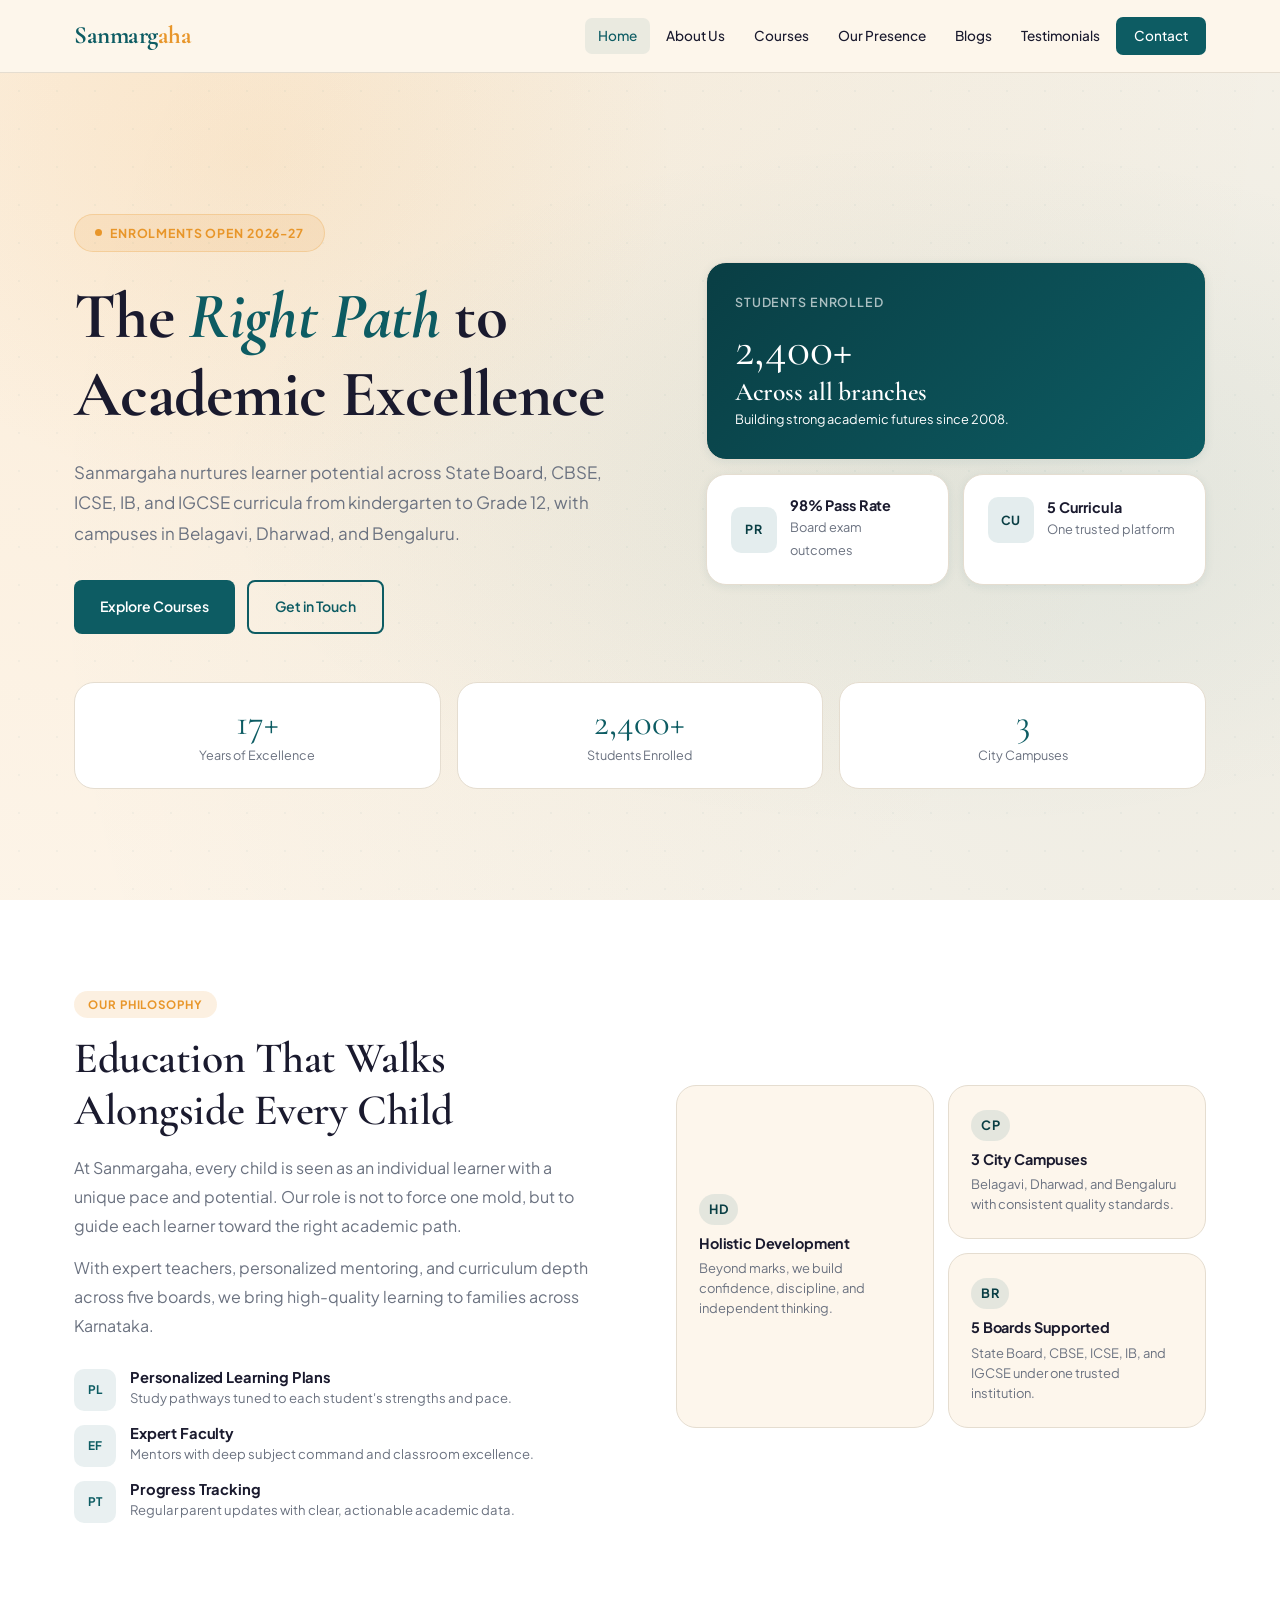
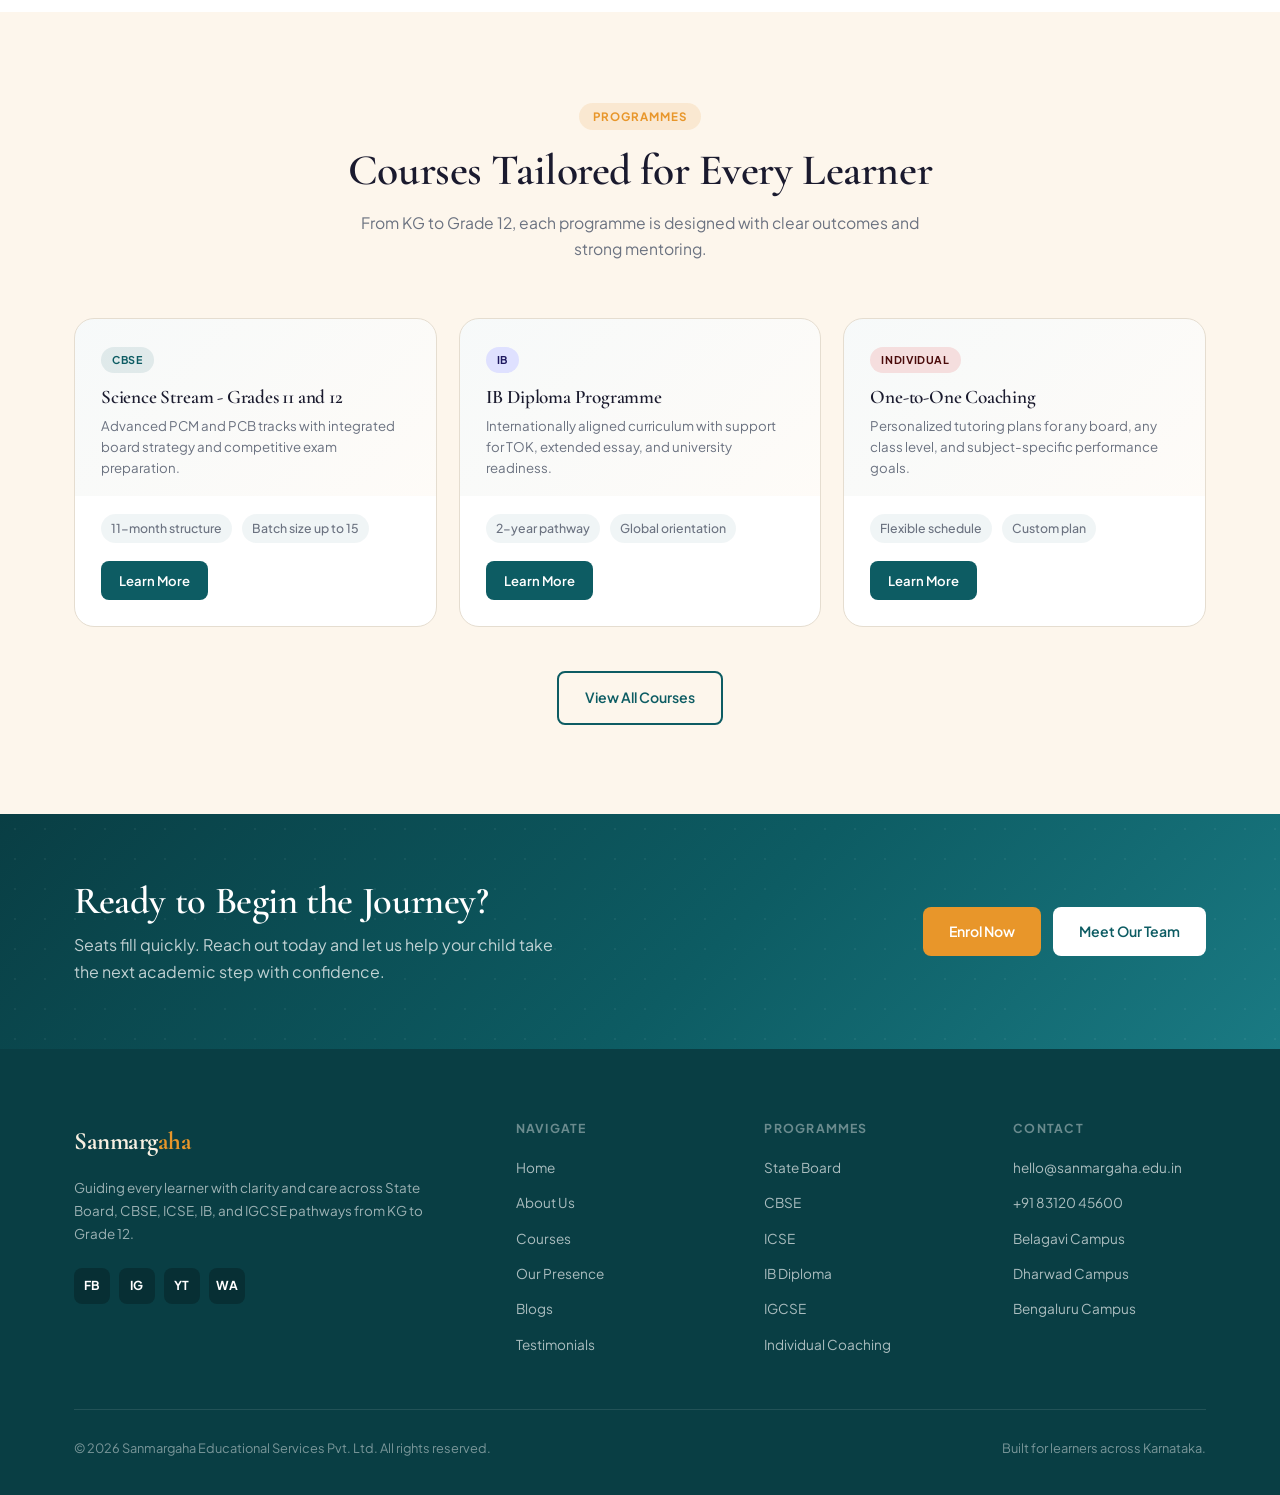
==== index.html @ 51dbf072 "add : sanmargaha files" ====
<!DOCTYPE html>
<html lang="en">
<head>
  <meta charset="UTF-8" />
  <meta name="viewport" content="width=device-width, initial-scale=1.0" />
  <title>Sanmargaha - Guiding Every Step of the Way</title>
  <link rel="preconnect" href="https://fonts.googleapis.com" />
  <link rel="preconnect" href="https://fonts.gstatic.com" crossorigin />
  <link href="https://fonts.googleapis.com/css2?family=Cormorant+Garamond:ital,wght@0,400;0,500;0,600;0,700;1,400;1,600&family=Plus+Jakarta+Sans:wght@300;400;500;600;700&display=swap" rel="stylesheet" />
  <link rel="stylesheet" href="assets/css/styles.css" />
</head>
<body data-page="home">
  <a class="skip-link" href="#main">Skip to content</a>

  <header id="hdr">
    <nav class="container">
      <a class="logo" href="index.html">Sanmarg<span>aha</span></a>
      <ul class="nav-links">
        <li><a href="index.html" data-page="home">Home</a></li>
        <li><a href="about.html" data-page="about">About Us</a></li>
        <li><a href="courses.html" data-page="courses">Courses</a></li>
        <li><a href="presence.html" data-page="presence">Our Presence</a></li>
        <li><a href="blogs.html" data-page="blogs">Blogs</a></li>
        <li><a href="testimonials.html" data-page="testimonials">Testimonials</a></li>
        <li><a class="nav-cta" href="contact.html" data-page="contact">Contact</a></li>
      </ul>
      <button class="ham" id="hamBtn" aria-label="Open navigation menu" aria-expanded="false">
        <span></span><span></span><span></span>
      </button>
    </nav>
  </header>

  <div class="mob-menu" id="mobMenu" aria-label="Mobile menu">
    <ul>
      <li><a href="index.html" data-page="home">Home</a></li>
      <li><a href="about.html" data-page="about">About Us</a></li>
      <li><a href="courses.html" data-page="courses">Courses</a></li>
      <li><a href="presence.html" data-page="presence">Our Presence</a></li>
      <li><a href="blogs.html" data-page="blogs">Blogs</a></li>
      <li><a href="testimonials.html" data-page="testimonials">Testimonials</a></li>
      <li><a href="contact.html" data-page="contact">Contact</a></li>
    </ul>
    <div class="mob-menu-cta">
      <a class="btn btn-p" href="contact.html">Contact Us</a>
      <a class="btn btn-s" href="courses.html">Explore Courses</a>
    </div>
  </div>

  <main id="main" class="page-main">
    <section class="hero">
      <div class="hero-bg"></div>
      <div class="hero-dots"></div>

      <div class="container hero-shell">
        <div class="hero-main">
          <div class="hero-content rv">
            <div class="hero-pill"><span class="dot"></span>Enrolments Open 2026-27</div>
            <h1>The <em>Right Path</em> to Academic Excellence</h1>
            <p>Sanmargaha nurtures learner potential across State Board, CBSE, ICSE, IB, and IGCSE curricula from kindergarten to Grade 12, with campuses in Belagavi, Dharwad, and Bengaluru.</p>

            <div class="hero-btns">
              <a class="btn btn-p" href="courses.html">Explore Courses</a>
              <a class="btn btn-s" href="contact.html">Get in Touch</a>
            </div>
          </div>

          <div class="hero-float rv d2">
            <div class="h-card h-card-big">
              <p class="small">Students Enrolled</p>
              <div class="num" data-count="2400" data-suffix="+">0</div>
              <h3>Across all branches</h3>
              <p>Building strong academic futures since 2008.</p>
            </div>

            <div class="h-card-grid">
              <div class="h-card">
                <div class="h-card-row">
                  <span class="h-card-icon">PR</span>
                  <div>
                    <h4>98% Pass Rate</h4>
                    <p>Board exam outcomes</p>
                  </div>
                </div>
              </div>
              <div class="h-card">
                <div class="h-card-row">
                  <span class="h-card-icon">CU</span>
                  <div>
                    <h4>5 Curricula</h4>
                    <p>One trusted platform</p>
                  </div>
                </div>
              </div>
            </div>
          </div>
        </div>

        <div class="h-stats">
          <div class="h-stat rv">
            <div class="n" data-count="17" data-suffix="+">0</div>
            <div class="l">Years of Excellence</div>
          </div>
          <div class="h-stat rv d1">
            <div class="n" data-count="2400" data-suffix="+">0</div>
            <div class="l">Students Enrolled</div>
          </div>
          <div class="h-stat rv d2">
            <div class="n" data-count="3">0</div>
            <div class="l">City Campuses</div>
          </div>
        </div>
      </div>
    </section>

    <section class="overview sp">
      <div class="container">
        <div class="ov-grid">
          <div class="ov-text rv">
            <div class="tag">Our Philosophy</div>
            <h2>Education That Walks Alongside Every Child</h2>
            <p>At Sanmargaha, every child is seen as an individual learner with a unique pace and potential. Our role is not to force one mold, but to guide each learner toward the right academic path.</p>
            <p>With expert teachers, personalized mentoring, and curriculum depth across five boards, we bring high-quality learning to families across Karnataka.</p>

            <div class="ov-feats">
              <div class="feat">
                <span class="feat-ic">PL</span>
                <div>
                  <h4>Personalized Learning Plans</h4>
                  <p>Study pathways tuned to each student&apos;s strengths and pace.</p>
                </div>
              </div>

              <div class="feat">
                <span class="feat-ic">EF</span>
                <div>
                  <h4>Expert Faculty</h4>
                  <p>Mentors with deep subject command and classroom excellence.</p>
                </div>
              </div>

              <div class="feat">
                <span class="feat-ic">PT</span>
                <div>
                  <h4>Progress Tracking</h4>
                  <p>Regular parent updates with clear, actionable academic data.</p>
                </div>
              </div>
            </div>
          </div>

          <div class="ov-vis rv d2">
            <article class="ov-card tall">
              <div class="ico">HD</div>
              <h4>Holistic Development</h4>
              <p>Beyond marks, we build confidence, discipline, and independent thinking.</p>
            </article>
            <article class="ov-card">
              <div class="ico">CP</div>
              <h4>3 City Campuses</h4>
              <p>Belagavi, Dharwad, and Bengaluru with consistent quality standards.</p>
            </article>
            <article class="ov-card">
              <div class="ico">BR</div>
              <h4>5 Boards Supported</h4>
              <p>State Board, CBSE, ICSE, IB, and IGCSE under one trusted institution.</p>
            </article>
          </div>
        </div>
      </div>
    </section>

    <section class="courses-preview sp">
      <div class="container">
        <div class="sh rv">
          <div class="tag">Programmes</div>
          <h2>Courses Tailored for Every Learner</h2>
          <p>From KG to Grade 12, each programme is designed with clear outcomes and strong mentoring.</p>
        </div>

        <div class="cp-grid">
          <article class="cc rv">
            <div class="cc-top">
              <div class="bdg b-cbse">CBSE</div>
              <h3>Science Stream - Grades 11 and 12</h3>
              <p>Advanced PCM and PCB tracks with integrated board strategy and competitive exam preparation.</p>
            </div>
            <div class="cc-body">
              <div class="cc-meta">
                <span class="cc-mi">11-month structure</span>
                <span class="cc-mi">Batch size up to 15</span>
              </div>
              <a class="btn btn-p btn-sm" href="courses.html">Learn More</a>
            </div>
          </article>

          <article class="cc rv d1">
            <div class="cc-top">
              <div class="bdg b-ib">IB</div>
              <h3>IB Diploma Programme</h3>
              <p>Internationally aligned curriculum with support for TOK, extended essay, and university readiness.</p>
            </div>
            <div class="cc-body">
              <div class="cc-meta">
                <span class="cc-mi">2-year pathway</span>
                <span class="cc-mi">Global orientation</span>
              </div>
              <a class="btn btn-p btn-sm" href="courses.html">Learn More</a>
            </div>
          </article>

          <article class="cc rv d2">
            <div class="cc-top">
              <div class="bdg b-ind">Individual</div>
              <h3>One-to-One Coaching</h3>
              <p>Personalized tutoring plans for any board, any class level, and subject-specific performance goals.</p>
            </div>
            <div class="cc-body">
              <div class="cc-meta">
                <span class="cc-mi">Flexible schedule</span>
                <span class="cc-mi">Custom plan</span>
              </div>
              <a class="btn btn-p btn-sm" href="courses.html">Learn More</a>
            </div>
          </article>
        </div>

        <div style="text-align: center; margin-top: 44px;">
          <a class="btn btn-s" href="courses.html">View All Courses</a>
        </div>
      </div>
    </section>

    <section class="cta-banner sp-sm">
      <div class="container">
        <div class="cta-in">
          <div>
            <h2>Ready to Begin the Journey?</h2>
            <p>Seats fill quickly. Reach out today and let us help your child take the next academic step with confidence.</p>
          </div>
          <div class="cta-acts">
            <a class="btn btn-a" href="contact.html">Enrol Now</a>
            <a class="btn btn-w" href="about.html">Meet Our Team</a>
          </div>
        </div>
      </div>
    </section>
  </main>

  <footer>
    <div class="container">
      <div class="ft-grid">
        <div class="ft-brand">
          <a class="logo" href="index.html">Sanmarg<span>aha</span></a>
          <p>Guiding every learner with clarity and care across State Board, CBSE, ICSE, IB, and IGCSE pathways from KG to Grade 12.</p>
          <div class="ft-socials">
            <a class="soc-btn" href="#" aria-label="Facebook">FB</a>
            <a class="soc-btn" href="#" aria-label="Instagram">IG</a>
            <a class="soc-btn" href="#" aria-label="YouTube">YT</a>
            <a class="soc-btn" href="#" aria-label="WhatsApp">WA</a>
          </div>
        </div>

        <div class="ft-col">
          <h5>Navigate</h5>
          <ul class="ft-links">
            <li><a href="index.html">Home</a></li>
            <li><a href="about.html">About Us</a></li>
            <li><a href="courses.html">Courses</a></li>
            <li><a href="presence.html">Our Presence</a></li>
            <li><a href="blogs.html">Blogs</a></li>
            <li><a href="testimonials.html">Testimonials</a></li>
          </ul>
        </div>

        <div class="ft-col">
          <h5>Programmes</h5>
          <ul class="ft-links">
            <li><a href="courses.html">State Board</a></li>
            <li><a href="courses.html">CBSE</a></li>
            <li><a href="courses.html">ICSE</a></li>
            <li><a href="courses.html">IB Diploma</a></li>
            <li><a href="courses.html">IGCSE</a></li>
            <li><a href="courses.html">Individual Coaching</a></li>
          </ul>
        </div>

        <div class="ft-col">
          <h5>Contact</h5>
          <ul class="ft-links">
            <li><a href="mailto:hello@sanmargaha.edu.in">hello@sanmargaha.edu.in</a></li>
            <li><a href="tel:+918312045600">+91 83120 45600</a></li>
            <li><a href="presence.html">Belagavi Campus</a></li>
            <li><a href="presence.html">Dharwad Campus</a></li>
            <li><a href="presence.html">Bengaluru Campus</a></li>
          </ul>
        </div>
      </div>

      <div class="ft-bottom">
        <p>&copy; <span data-year>2026</span> Sanmargaha Educational Services Pvt. Ltd. All rights reserved.</p>
        <p>Built for learners across Karnataka.</p>
      </div>
    </div>
  </footer>

  <button class="to-top" id="toTop" aria-label="Back to top">^</button>

  <script src="assets/js/main.js"></script>
</body>
</html>
---- assets/css/styles.css ----
:root {
  --teal: #0d5c63;
  --teal-light: #1a7a83;
  --teal-dark: #093e44;
  --saffron: #e8962a;
  --saffron-dark: #c67d1a;
  --cream: #fdf6ec;
  --cream-alt: #f7efe1;
  --white: #ffffff;
  --text: #1a1a2e;
  --muted: #6b7280;
  --light: #9ca3af;
  --border: #e5ddd0;
  --ok: #0f8b5f;
  --shadow-sm: 0 2px 10px rgba(13, 92, 99, 0.08);
  --shadow-md: 0 10px 28px rgba(13, 92, 99, 0.13);
  --shadow-lg: 0 22px 60px rgba(13, 92, 99, 0.17);
  --radius-sm: 8px;
  --radius: 12px;
  --radius-lg: 20px;
  --radius-xl: 28px;
  --ease: all 0.3s cubic-bezier(0.4, 0, 0.2, 1);
}

*,
*::before,
*::after {
  box-sizing: border-box;
  margin: 0;
  padding: 0;
}

html {
  scroll-behavior: smooth;
  font-size: 16px;
}

body {
  font-family: "Plus Jakarta Sans", sans-serif;
  color: var(--text);
  background:
    radial-gradient(circle at 10% 0%, rgba(232, 150, 42, 0.1), transparent 35%),
    radial-gradient(circle at 90% 18%, rgba(13, 92, 99, 0.07), transparent 40%),
    var(--cream);
  line-height: 1.65;
  overflow-x: hidden;
}

h1,
h2,
h3,
h4,
h5,
h6 {
  font-family: "Cormorant Garamond", serif;
  line-height: 1.2;
  letter-spacing: -0.01em;
}

h1 {
  font-size: clamp(2.2rem, 5.1vw, 4.2rem);
  font-weight: 700;
}

h2 {
  font-size: clamp(1.7rem, 3.4vw, 2.8rem);
  font-weight: 600;
}

h3 {
  font-size: clamp(1.1rem, 2vw, 1.6rem);
  font-weight: 600;
}

p {
  color: var(--muted);
}

img {
  display: block;
  max-width: 100%;
}

a {
  color: inherit;
  text-decoration: none;
}

button,
input,
textarea,
select {
  font: inherit;
}

:focus-visible {
  outline: 3px solid rgba(13, 92, 99, 0.38);
  outline-offset: 2px;
}

.skip-link {
  position: absolute;
  left: 12px;
  top: -48px;
  z-index: 2000;
  background: var(--teal-dark);
  color: #fff;
  padding: 10px 14px;
  border-radius: var(--radius-sm);
  font-size: 0.85rem;
  font-weight: 600;
}

.skip-link:focus {
  top: 12px;
}

main {
  min-height: 70vh;
}

.container {
  max-width: 1180px;
  margin: 0 auto;
  padding: 0 24px;
}

.sp {
  padding: clamp(56px, 7vw, 92px) 0;
}

.sp-sm {
  padding: clamp(42px, 5vw, 64px) 0;
}

.tag {
  display: inline-block;
  padding: 4px 14px;
  border-radius: 999px;
  font-size: 0.72rem;
  font-weight: 700;
  letter-spacing: 0.08em;
  text-transform: uppercase;
  background: rgba(232, 150, 42, 0.14);
  color: var(--saffron);
  margin-bottom: 14px;
}

.sh {
  text-align: center;
  margin-bottom: 56px;
}

.sh h2 {
  margin-bottom: 14px;
}

.sh p {
  max-width: 560px;
  margin: 0 auto;
  font-size: 0.98rem;
}

.link-line {
  display: inline-flex;
  align-items: center;
  gap: 8px;
  color: var(--teal);
  font-size: 0.86rem;
  font-weight: 700;
}

.link-line::after {
  content: ">";
  transition: transform 0.2s ease;
}

.link-line:hover::after {
  transform: translateX(4px);
}

.btn {
  display: inline-flex;
  align-items: center;
  justify-content: center;
  gap: 8px;
  border: none;
  border-radius: var(--radius-sm);
  font-size: 0.88rem;
  font-weight: 600;
  padding: 13px 26px;
  cursor: pointer;
  transition: var(--ease);
}

.btn-p {
  background: var(--teal);
  color: #fff;
}

.btn-p:hover {
  transform: translateY(-2px);
  background: var(--teal-dark);
  box-shadow: 0 8px 20px rgba(13, 92, 99, 0.3);
}

.btn-s {
  background: transparent;
  color: var(--teal);
  border: 2px solid var(--teal);
}

.btn-s:hover {
  background: var(--teal);
  color: #fff;
  transform: translateY(-2px);
}

.btn-a {
  background: var(--saffron);
  color: #fff;
}

.btn-a:hover {
  background: var(--saffron-dark);
  transform: translateY(-2px);
  box-shadow: 0 8px 20px rgba(232, 150, 42, 0.32);
}

.btn-w {
  background: #fff;
  color: var(--teal);
}

.btn-w:hover {
  background: #f8f8f8;
  transform: translateY(-2px);
}

.btn-sm {
  padding: 9px 18px;
  font-size: 0.82rem;
}

header {
  position: fixed;
  top: 0;
  left: 0;
  right: 0;
  z-index: 1500;
  background: rgba(253, 246, 236, 0.96);
  border-bottom: 1px solid var(--border);
  backdrop-filter: blur(14px);
  -webkit-backdrop-filter: blur(14px);
  transition: var(--ease);
}

header.sc {
  box-shadow: 0 4px 22px rgba(13, 92, 99, 0.11);
}

nav {
  display: flex;
  align-items: center;
  justify-content: space-between;
  height: 72px;
}

.logo {
  font-family: "Cormorant Garamond", serif;
  font-size: 1.56rem;
  font-weight: 700;
  letter-spacing: -0.02em;
  color: var(--teal);
}

.logo span {
  color: var(--saffron);
}

.nav-links {
  list-style: none;
  display: flex;
  align-items: center;
  gap: 3px;
}

.nav-links a {
  display: block;
  padding: 7px 13px;
  border-radius: 7px;
  color: var(--text);
  font-size: 0.85rem;
  font-weight: 500;
  transition: var(--ease);
}

.nav-links a:hover,
.nav-links a.active {
  background: rgba(13, 92, 99, 0.08);
  color: var(--teal);
}

.nav-cta {
  background: var(--teal);
  color: #fff !important;
  padding: 8px 18px !important;
}

.nav-cta:hover {
  background: var(--teal-dark) !important;
}

.ham {
  display: none;
  flex-direction: column;
  gap: 5px;
  padding: 8px;
  border: none;
  border-radius: 8px;
  background: none;
  cursor: pointer;
}

.ham span {
  display: block;
  width: 24px;
  height: 2px;
  border-radius: 2px;
  background: var(--text);
  transition: var(--ease);
}

.ham.open span:nth-child(1) {
  transform: translateY(7px) rotate(45deg);
}

.ham.open span:nth-child(2) {
  opacity: 0;
}

.ham.open span:nth-child(3) {
  transform: translateY(-7px) rotate(-45deg);
}

.mob-menu {
  position: fixed;
  inset: 72px 0 0 0;
  z-index: 1400;
  background: var(--cream);
  padding: 28px 24px;
  overflow-y: auto;
  transform: translateX(105%);
  transition: transform 0.32s cubic-bezier(0.4, 0, 0.2, 1);
  display: none;
}

.mob-menu.open {
  transform: translateX(0);
}

.mob-menu ul {
  list-style: none;
  display: flex;
  flex-direction: column;
  gap: 2px;
}

.mob-menu ul a {
  display: block;
  padding: 15px 18px;
  border-bottom: 1px solid var(--border);
  border-radius: 10px;
  color: var(--text);
  font-size: 1.02rem;
  font-weight: 500;
}

.mob-menu ul a:hover,
.mob-menu ul a.active {
  background: rgba(13, 92, 99, 0.08);
  color: var(--teal);
}

.mob-menu-cta {
  margin-top: 24px;
  display: flex;
  flex-direction: column;
  gap: 10px;
}

.page-main {
  padding-top: 72px;
}

.hero {
  min-height: calc(100vh - 72px);
  position: relative;
  overflow: hidden;
  display: flex;
  align-items: center;
}

.hero-shell {
  width: 100%;
  position: relative;
  z-index: 2;
}

body[data-page="home"] .hero-shell {
  padding-top: clamp(18px, 3.2vw, 42px);
  padding-bottom: 10px;
}

.hero-main {
  display: grid;
  grid-template-columns: minmax(0, 1fr) minmax(340px, 500px);
  gap: 40px 56px;
  align-items: center;
}

.hero-bg {
  position: absolute;
  inset: 0;
  background:
    radial-gradient(ellipse 80% 60% at 72% 50%, rgba(13, 92, 99, 0.06), transparent 70%),
    radial-gradient(ellipse 55% 70% at 20% 10%, rgba(232, 150, 42, 0.09), transparent 60%);
}

.hero-dots {
  position: absolute;
  inset: 0;
  opacity: 0.7;
  background-image: radial-gradient(circle, rgba(13, 92, 99, 0.055) 1px, transparent 1px);
  background-size: 38px 38px;
}

.hero-content {
  position: relative;
  z-index: 2;
  max-width: 680px;
}

.hero-pill {
  display: inline-flex;
  align-items: center;
  gap: 8px;
  padding: 7px 16px;
  border-radius: 999px;
  border: 1px solid rgba(232, 150, 42, 0.25);
  background: rgba(232, 150, 42, 0.11);
  color: var(--saffron);
  font-size: 0.77rem;
  letter-spacing: 0.07em;
  text-transform: uppercase;
  font-weight: 700;
  margin-bottom: 22px;
}

body[data-page="home"] .hero-pill {
  padding: 8px 20px;
  margin-bottom: 26px;
}

.hero-pill .dot {
  width: 7px;
  height: 7px;
  border-radius: 50%;
  background: var(--saffron);
  animation: blink 1.6s infinite;
}

@keyframes blink {
  0%,
  100% {
    opacity: 1;
  }
  50% {
    opacity: 0.35;
  }
}

.hero h1 {
  color: var(--text);
  margin-bottom: 22px;
}

.hero h1 em {
  color: var(--teal);
}

.hero p {
  max-width: 560px;
  font-size: 1.06rem;
  line-height: 1.8;
  margin-bottom: 32px;
}

.hero-btns {
  display: flex;
  gap: 12px;
  flex-wrap: wrap;
}

.hero-float {
  position: relative;
  width: 100%;
  display: flex;
  flex-direction: column;
  gap: 14px;
}

.h-card {
  background: #fff;
  border-radius: var(--radius);
  border: 1px solid var(--border);
  box-shadow: var(--shadow-md);
  padding: 22px 24px;
  transition: var(--ease);
}

body[data-page="home"] .h-card,
body[data-page="home"] .h-stat,
body[data-page="home"] .ov-card {
  border-radius: var(--radius-lg);
}

body[data-page="home"] .h-card {
  box-shadow: var(--shadow-sm);
}

.h-card:hover {
  transform: translateY(-4px);
  box-shadow: var(--shadow-lg);
}

.h-card-grid {
  display: grid;
  gap: 14px;
  grid-template-columns: 1fr 1fr;
}

.h-card-row {
  display: flex;
  align-items: center;
  gap: 13px;
}

.h-card-icon {
  width: 46px;
  height: 46px;
  border-radius: 10px;
  display: inline-flex;
  align-items: center;
  justify-content: center;
  font-size: 0.78rem;
  font-weight: 700;
  letter-spacing: 0.05em;
  color: var(--teal-dark);
  background: rgba(13, 92, 99, 0.11);
  flex-shrink: 0;
}

.h-card h4 {
  font-family: "Plus Jakarta Sans", sans-serif;
  font-size: 0.9rem;
  margin-bottom: 2px;
}

.h-card p {
  margin: 0;
  font-size: 0.8rem;
}

.h-card-big {
  background: linear-gradient(135deg, var(--teal-dark), var(--teal));
  color: #fff;
  padding: 28px;
}

.h-card-big p,
.h-card-big h3,
.h-card-big h4 {
  color: #fff;
}

.h-card-big .small {
  color: rgba(255, 255, 255, 0.66);
  font-size: 0.78rem;
  text-transform: uppercase;
  letter-spacing: 0.07em;
  font-weight: 600;
}

.h-card-big .num {
  font-family: "Cormorant Garamond", serif;
  font-size: 3rem;
  line-height: 1;
  margin: 12px 0 4px;
}

.h-stats {
  margin-top: 40px;
  display: grid;
  grid-template-columns: repeat(3, 1fr);
  gap: 12px;
}

body[data-page="home"] .h-stats {
  margin-top: 48px;
  gap: 16px;
}

.h-stat {
  background: #fff;
  border: 1px solid var(--border);
  border-radius: var(--radius);
  text-align: center;
  padding: 20px 16px;
  transition: var(--ease);
}

body[data-page="home"] .h-stat {
  padding: 22px 18px;
}

.h-stat:hover {
  transform: translateY(-4px);
  box-shadow: var(--shadow-md);
}

.h-stat .n {
  font-family: "Cormorant Garamond", serif;
  color: var(--teal);
  font-size: 2.3rem;
  line-height: 1;
}

.h-stat .l {
  font-size: 0.79rem;
  color: var(--muted);
  margin-top: 4px;
}

.overview {
  background: #fff;
}

.ov-grid {
  display: grid;
  grid-template-columns: 1fr 1fr;
  gap: 72px;
  align-items: center;
}

.ov-text h2 {
  margin-bottom: 18px;
}

.ov-text p {
  margin-bottom: 14px;
  line-height: 1.8;
}

.ov-feats {
  margin-top: 28px;
  display: flex;
  flex-direction: column;
  gap: 14px;
}

.feat {
  display: flex;
  gap: 14px;
  align-items: flex-start;
}

.feat-ic {
  width: 42px;
  height: 42px;
  border-radius: 10px;
  background: rgba(13, 92, 99, 0.09);
  color: var(--teal);
  display: inline-flex;
  align-items: center;
  justify-content: center;
  font-size: 0.74rem;
  font-weight: 700;
  letter-spacing: 0.04em;
  flex-shrink: 0;
}

.feat h4 {
  font-family: "Plus Jakarta Sans", sans-serif;
  font-size: 0.92rem;
  font-weight: 700;
  margin-bottom: 2px;
}

.feat p {
  margin: 0;
  font-size: 0.82rem;
  line-height: 1.5;
}

.ov-vis {
  display: grid;
  grid-template-columns: 1fr 1fr;
  gap: 14px;
}

.ov-card {
  background: var(--cream);
  border: 1px solid var(--border);
  border-radius: var(--radius);
  padding: 24px 22px;
  transition: var(--ease);
}

.ov-card:hover {
  transform: translateY(-4px);
  box-shadow: var(--shadow-md);
  background: #fff;
}

.ov-card.tall {
  grid-row: span 2;
  display: flex;
  flex-direction: column;
  justify-content: center;
}

.ov-card .ico {
  margin-bottom: 10px;
  font-size: 0.8rem;
  color: var(--teal-dark);
  background: rgba(13, 92, 99, 0.1);
  border-radius: 999px;
  width: max-content;
  padding: 5px 10px;
  font-weight: 700;
  letter-spacing: 0.04em;
}

.ov-card h4 {
  font-family: "Plus Jakarta Sans", sans-serif;
  font-size: 0.9rem;
  font-weight: 700;
  margin-bottom: 6px;
}

.ov-card p {
  margin: 0;
  font-size: 0.81rem;
  line-height: 1.55;
}

.courses-preview {
  background: var(--cream);
}

.cp-grid {
  display: grid;
  grid-template-columns: repeat(3, 1fr);
  gap: 22px;
}

.cc {
  border: 1px solid var(--border);
  border-radius: var(--radius-lg);
  overflow: hidden;
  background: #fff;
  display: flex;
  flex-direction: column;
  transition: var(--ease);
}

.cc:hover {
  transform: translateY(-6px);
  box-shadow: var(--shadow-lg);
}

.cc-top {
  padding: 26px 26px 18px;
  background: linear-gradient(135deg, rgba(13, 92, 99, 0.035), rgba(232, 150, 42, 0.035));
}

.cc-top h3 {
  font-size: 1.2rem;
  margin-bottom: 6px;
}

.cc-top p {
  margin: 0;
  font-size: 0.83rem;
  line-height: 1.6;
}

.cc-body {
  padding: 18px 26px 26px;
  display: flex;
  flex-direction: column;
  flex: 1;
}

.cc-meta {
  display: flex;
  gap: 10px;
  flex-wrap: wrap;
  margin-bottom: 18px;
}

.cc-mi {
  display: inline-flex;
  align-items: center;
  font-size: 0.77rem;
  color: var(--muted);
  font-weight: 500;
  border-radius: 999px;
  background: rgba(13, 92, 99, 0.06);
  padding: 4px 10px;
}

.cc-body .btn {
  margin-top: auto;
  align-self: flex-start;
}

.bdg {
  display: inline-block;
  margin-bottom: 13px;
  border-radius: 999px;
  padding: 4px 11px;
  font-size: 0.67rem;
  font-weight: 700;
  letter-spacing: 0.06em;
  text-transform: uppercase;
}

.b-state {
  background: #f7dfbf;
  color: #4a2a00;
}

.b-cbse {
  background: rgba(13, 92, 99, 0.1);
  color: var(--teal);
}

.b-icse {
  background: #f3dde3;
  color: #2d0a12;
}

.b-ib {
  background: #dfe1ff;
  color: #1d175f;
}

.b-igcse {
  background: #d8efe7;
  color: #053b2f;
}

.b-ind {
  background: #f5dede;
  color: #4a0a0a;
}

.cta-banner {
  position: relative;
  overflow: hidden;
  background: linear-gradient(135deg, var(--teal-dark) 0%, var(--teal) 56%, var(--teal-light) 100%);
}

.cta-banner::before {
  content: "";
  position: absolute;
  inset: 0;
  background-image: radial-gradient(circle, rgba(255, 255, 255, 0.05) 1px, transparent 1px);
  background-size: 30px 30px;
}

.cta-in {
  position: relative;
  display: flex;
  align-items: center;
  justify-content: space-between;
  gap: 36px;
  flex-wrap: wrap;
}

.cta-in h2 {
  color: #fff;
  font-size: clamp(1.7rem, 3vw, 2.4rem);
}

.cta-in p {
  color: rgba(255, 255, 255, 0.74);
  margin: 8px 0 0;
  max-width: 490px;
}

.cta-acts {
  display: flex;
  gap: 12px;
  flex-wrap: wrap;
}

.page-hero {
  text-align: center;
  padding: clamp(84px, 10vw, 136px) 0 56px;
  background: linear-gradient(180deg, rgba(13, 92, 99, 0.05), transparent 100%);
}

.page-hero p {
  max-width: 560px;
  margin: 0 auto;
  font-size: 1.02rem;
}

.ab-hero {
  padding: clamp(88px, 10vw, 140px) 0 70px;
  background: linear-gradient(135deg, rgba(13, 92, 99, 0.04), rgba(232, 150, 42, 0.04));
}

.ab-grid {
  display: grid;
  grid-template-columns: 1fr 1fr;
  gap: 72px;
  align-items: center;
}

.ab-hero h1 {
  margin-bottom: 18px;
}

.ab-hero p {
  font-size: 1.02rem;
  line-height: 1.8;
  margin-bottom: 14px;
}

.ab-vals {
  display: grid;
  grid-template-columns: 1fr 1fr;
  gap: 14px;
}

.val {
  background: #fff;
  border: 1px solid var(--border);
  border-radius: var(--radius);
  padding: 22px;
  text-align: center;
  transition: var(--ease);
}

.val:hover {
  transform: translateY(-4px);
  box-shadow: var(--shadow-md);
}

.val .ico {
  display: inline-flex;
  align-items: center;
  justify-content: center;
  border-radius: 999px;
  background: rgba(13, 92, 99, 0.1);
  color: var(--teal);
  padding: 6px 12px;
  margin-bottom: 8px;
  font-size: 0.73rem;
  font-weight: 700;
  letter-spacing: 0.04em;
}

.val h4 {
  font-family: "Plus Jakarta Sans", sans-serif;
  font-size: 0.88rem;
  margin-bottom: 5px;
}

.val p {
  margin: 0;
  font-size: 0.79rem;
}

.team-sec {
  background: #fff;
}

.team-grid {
  display: grid;
  grid-template-columns: repeat(3, 1fr);
  gap: 22px;
}

.tc {
  background: var(--cream);
  border: 1px solid var(--border);
  border-radius: var(--radius-lg);
  overflow: hidden;
  text-align: center;
  transition: var(--ease);
}

.tc:hover {
  transform: translateY(-6px);
  box-shadow: var(--shadow-lg);
}

.tc-img {
  height: 170px;
  display: flex;
  align-items: center;
  justify-content: center;
  background: linear-gradient(135deg, rgba(13, 92, 99, 0.08), rgba(232, 150, 42, 0.08));
}

.av {
  width: 88px;
  height: 88px;
  border-radius: 999px;
  color: #fff;
  display: inline-flex;
  align-items: center;
  justify-content: center;
  font-family: "Cormorant Garamond", serif;
  font-size: 1.88rem;
  font-weight: 700;
  box-shadow: var(--shadow-md);
}

.av-t {
  background: linear-gradient(135deg, var(--teal), var(--teal-light));
}

.av-s {
  background: linear-gradient(135deg, #8b2635, #b44d5f);
}

.av-n {
  background: linear-gradient(135deg, #1a2f5e, #2e4a8f);
}

.av-p {
  background: linear-gradient(135deg, #5b4fcf, #7c72dc);
}

.av-g {
  background: linear-gradient(135deg, #065f46, #059669);
}

.av-o {
  background: linear-gradient(135deg, #c45a1e, #e8962a);
}

.tc-body {
  padding: 22px;
}

.tc-body h3 {
  font-size: 1.16rem;
  margin-bottom: 3px;
}

.tc-role {
  color: var(--saffron);
  font-size: 0.76rem;
  font-weight: 700;
  letter-spacing: 0.06em;
  text-transform: uppercase;
  margin-bottom: 10px;
}

.tc-body p {
  margin: 0;
  font-size: 0.82rem;
  line-height: 1.6;
}

.fac-sec {
  background: var(--cream);
}

.fac-grid {
  display: grid;
  grid-template-columns: repeat(4, 1fr);
  gap: 18px;
}

.fc {
  background: #fff;
  border: 1px solid var(--border);
  border-radius: var(--radius);
  padding: 22px 18px;
  text-align: center;
  transition: var(--ease);
}

.fc:hover {
  transform: translateY(-4px);
  box-shadow: var(--shadow-md);
}

.fav {
  width: 66px;
  height: 66px;
  border-radius: 999px;
  margin: 0 auto 10px;
  color: #fff;
  display: inline-flex;
  align-items: center;
  justify-content: center;
  font-family: "Cormorant Garamond", serif;
  font-size: 1.3rem;
  font-weight: 700;
}

.fc h4 {
  font-family: "Plus Jakarta Sans", sans-serif;
  font-size: 0.9rem;
  margin-bottom: 3px;
}

.fc .sub {
  color: var(--teal);
  font-size: 0.74rem;
  font-weight: 700;
  text-transform: uppercase;
  letter-spacing: 0.05em;
  margin-bottom: 7px;
}

.fc p {
  font-size: 0.78rem;
}

.fc .exp {
  display: inline-block;
  margin-top: 10px;
  padding: 3px 10px;
  border-radius: 999px;
  color: var(--teal);
  background: rgba(13, 92, 99, 0.07);
  font-size: 0.72rem;
  font-weight: 600;
}

.filter-sec {
  background: #fff;
}

.fbar {
  display: flex;
  align-items: center;
  gap: 10px;
  flex-wrap: wrap;
  border-bottom: 1px solid var(--border);
  padding: 20px 0;
  margin-bottom: 36px;
}

.flabel {
  color: var(--muted);
  font-size: 0.77rem;
  font-weight: 700;
  text-transform: uppercase;
  letter-spacing: 0.08em;
  margin-right: 2px;
}

.fbtn {
  border-radius: 999px;
  border: 1.5px solid var(--border);
  background: transparent;
  color: var(--muted);
  padding: 7px 16px;
  font-size: 0.8rem;
  font-weight: 600;
  cursor: pointer;
  transition: var(--ease);
}

.fbtn:hover,
.fbtn.active {
  color: #fff;
  border-color: var(--teal);
  background: var(--teal);
}

.fdiv {
  width: 1px;
  height: 22px;
  background: var(--border);
  margin: 0 4px;
}

.c-full-grid {
  display: grid;
  grid-template-columns: repeat(3, 1fr);
  gap: 22px;
}

.cfc {
  border-radius: var(--radius-lg);
  border: 1px solid var(--border);
  overflow: hidden;
  background: var(--cream);
  display: flex;
  flex-direction: column;
  transition: var(--ease);
}

.cfc:hover {
  transform: translateY(-6px);
  box-shadow: var(--shadow-lg);
  background: #fff;
}

.cfc.hidden {
  display: none;
}

.cfc-h {
  padding: 26px;
  border-bottom: 1px solid var(--border);
}

.cfc-b {
  padding: 22px 26px 26px;
  display: flex;
  flex-direction: column;
  flex: 1;
}

.cfc-b p {
  font-size: 0.85rem;
  line-height: 1.7;
  margin-bottom: 18px;
}

.c-dets {
  display: flex;
  gap: 10px;
  flex-wrap: wrap;
  margin-bottom: 18px;
}

.c-chip {
  display: inline-flex;
  align-items: center;
  gap: 5px;
  border-radius: 999px;
  padding: 4px 10px;
  font-size: 0.76rem;
  font-weight: 500;
  color: var(--muted);
  background: rgba(13, 92, 99, 0.06);
}

.cfc .btn {
  margin-top: auto;
  align-self: flex-start;
}

.no-results {
  display: none;
  border: 1px dashed var(--border);
  border-radius: var(--radius);
  background: #fff;
  padding: 20px;
  text-align: center;
  color: var(--muted);
  margin-top: 8px;
}

.no-results.show {
  display: block;
}

.ind-card {
  margin-top: 36px;
  border-radius: var(--radius-lg);
  padding: 44px;
  color: #fff;
  display: grid;
  grid-template-columns: 1fr auto;
  align-items: center;
  gap: 36px;
  background: linear-gradient(135deg, var(--teal-dark), var(--teal));
}

.ind-card h3 {
  color: #fff;
  font-size: 1.9rem;
  margin-bottom: 10px;
}

.ind-card p {
  margin: 0;
  color: rgba(255, 255, 255, 0.8);
  line-height: 1.7;
}

.perks {
  margin-top: 18px;
  display: flex;
  gap: 9px;
  flex-wrap: wrap;
}

.pk {
  display: inline-flex;
  align-items: center;
  border: 1px solid rgba(255, 255, 255, 0.26);
  border-radius: 999px;
  padding: 6px 13px;
  color: #fff;
  font-size: 0.78rem;
  background: rgba(0, 0, 0, 0.2);
}

.loc-grid {
  display: grid;
  grid-template-columns: repeat(3, 1fr);
  gap: 26px;
}

.lc {
  border-radius: var(--radius-lg);
  border: 1px solid var(--border);
  overflow: hidden;
  background: #fff;
  transition: var(--ease);
}

.lc:hover {
  transform: translateY(-6px);
  box-shadow: var(--shadow-lg);
}

.lc-img {
  height: 195px;
  position: relative;
  overflow: hidden;
  padding: 0 20px 18px;
  display: flex;
  align-items: flex-end;
}

.lc-img::after {
  content: "";
  position: absolute;
  inset: 0;
  background: linear-gradient(to top, rgba(0, 0, 0, 0.45), transparent 60%);
}

.lc-city {
  position: relative;
  z-index: 1;
  color: #fff;
  font-family: "Cormorant Garamond", serif;
  font-size: 1.8rem;
  text-shadow: 0 2px 8px rgba(0, 0, 0, 0.32);
}

.bg-bel {
  background: linear-gradient(135deg, #1b4332, #2d6a4f);
}

.bg-dha {
  background: linear-gradient(135deg, #7b2d3e, #b44d5f);
}

.bg-blr {
  background: linear-gradient(135deg, #1a2f5e, #2e4a8f);
}

.lc-body {
  padding: 26px;
}

.lc-body h3 {
  font-size: 1.35rem;
  margin-bottom: 4px;
}

.lc-ltag {
  display: block;
  color: var(--saffron);
  font-size: 0.73rem;
  font-weight: 700;
  text-transform: uppercase;
  letter-spacing: 0.06em;
  margin-bottom: 14px;
}

.lc-info {
  display: flex;
  align-items: flex-start;
  gap: 10px;
  margin-bottom: 9px;
  font-size: 0.84rem;
  color: var(--muted);
}

.lc-info svg {
  color: var(--teal);
  margin-top: 2px;
  flex-shrink: 0;
}

.lc-foot {
  border-top: 1px solid var(--border);
  padding: 18px 26px;
  display: flex;
  flex-wrap: wrap;
  gap: 10px;
}

.presence-map {
  background: #fff;
}

.map-layout {
  display: grid;
  grid-template-columns: 1.2fr 0.8fr;
  gap: 28px;
  align-items: start;
}

.ka-map-wrap {
  position: relative;
  background: #fff;
  border: 1px solid var(--border);
  border-radius: var(--radius-xl);
  box-shadow: var(--shadow-md);
  overflow: hidden;
  padding: 20px;
}

#ka-map-svg {
  width: 100%;
  height: auto;
  display: block;
}

.ka-map-loading {
  min-height: 420px;
  color: var(--muted);
  display: flex;
  flex-direction: column;
  align-items: center;
  justify-content: center;
  font-size: 0.9rem;
}

.ka-map-spinner {
  width: 36px;
  height: 36px;
  border: 3px solid var(--border);
  border-top-color: var(--teal);
  border-radius: 50%;
  margin-bottom: 12px;
  animation: spin 0.8s linear infinite;
}

@keyframes spin {
  to {
    transform: rotate(360deg);
  }
}

.ka-district {
  stroke: #fff;
  stroke-width: 1.1;
  cursor: pointer;
  transition: opacity 0.22s ease, stroke-width 0.22s ease, filter 0.22s ease;
}

.ka-district.dimmed {
  opacity: 0.4;
}

.ka-district.active {
  stroke-width: 2.5;
  filter: brightness(1.1) drop-shadow(0 2px 6px rgba(0, 0, 0, 0.14));
}

.ka-bubble-outer {
  fill: rgba(13, 92, 99, 0.14);
  stroke: rgba(13, 92, 99, 0.38);
  stroke-width: 1.4;
  pointer-events: none;
  transition: r 0.3s ease;
}

.ka-bubble-inner {
  fill: rgba(13, 92, 99, 0.2);
  pointer-events: none;
  transition: r 0.3s ease;
}

.ka-bubble-outer.hero-bubble {
  fill: rgba(232, 150, 42, 0.16);
  stroke: rgba(232, 150, 42, 0.5);
}

.ka-bubble-inner.hero-bubble {
  fill: rgba(232, 150, 42, 0.24);
}

.ka-label {
  font-family: "Plus Jakarta Sans", sans-serif;
  font-size: 8px;
  font-weight: 600;
  fill: #3a4a6b;
  text-anchor: middle;
  pointer-events: none;
  paint-order: stroke;
  stroke: #fff;
  stroke-width: 3px;
  stroke-linejoin: round;
  transition: font-weight 0.2s, fill 0.2s;
}

.ka-label.active {
  font-weight: 800;
  fill: var(--text);
}

.ka-map-tooltip {
  position: absolute;
  background: #1b2a4a;
  color: #fff;
  border-radius: var(--radius);
  padding: 10px 14px;
  font-size: 0.8rem;
  line-height: 1.4;
  opacity: 0;
  pointer-events: none;
  transform: translate(-50%, -100%) translateY(-12px);
  transition: opacity 0.2s ease;
  z-index: 20;
  box-shadow: 0 6px 20px rgba(0, 0, 0, 0.25);
  white-space: nowrap;
}

.ka-map-tooltip.visible {
  opacity: 1;
}

.ka-map-tooltip::after {
  content: "";
  position: absolute;
  top: 100%;
  left: 50%;
  margin-left: -6px;
  border: 6px solid transparent;
  border-top-color: #1b2a4a;
}

.ka-map-tooltip .tt-name {
  font-family: "Cormorant Garamond", serif;
  font-size: 1rem;
  color: #fff;
  margin-bottom: 1px;
}

.ka-map-tooltip .tt-num {
  font-family: "Cormorant Garamond", serif;
  font-size: 1.2rem;
  color: #f5b250;
  font-weight: 700;
}

.ka-map-tooltip .tt-sub,
.ka-map-tooltip .tt-schools {
  font-size: 0.68rem;
  opacity: 0.78;
}

.map-legend {
  position: absolute;
  top: 16px;
  right: 16px;
  z-index: 6;
  border-radius: var(--radius);
  background: rgba(255, 255, 255, 0.96);
  padding: 10px 12px;
  box-shadow: 0 2px 10px rgba(0, 0, 0, 0.06);
}

.map-legend-item {
  display: flex;
  align-items: center;
  gap: 6px;
  font-size: 0.64rem;
  color: var(--muted);
  margin-bottom: 3px;
}

.map-legend-item:last-child {
  margin-bottom: 0;
}

.map-legend-dot {
  width: 9px;
  height: 9px;
  border-radius: 2px;
  border: 1px solid rgba(0, 0, 0, 0.08);
}

.map-stats {
  display: grid;
  gap: 12px;
}

.map-stat-card {
  min-height: 100px;
  border: 1px solid var(--border);
  border-radius: var(--radius-lg);
  background: #fff;
  text-align: center;
  padding: 22px 18px;
  display: flex;
  flex-direction: column;
  align-items: center;
  justify-content: center;
  transition: var(--ease);
}

.map-stat-card:hover {
  transform: translateY(-3px);
  box-shadow: var(--shadow-md);
}

.map-stat-card.hero {
  color: #fff;
  background: linear-gradient(135deg, var(--teal), var(--teal-dark));
  border-color: var(--teal);
}

.map-stat-num {
  font-family: "Cormorant Garamond", serif;
  font-size: 2rem;
  line-height: 1;
  margin-bottom: 4px;
  color: var(--teal);
}

.map-stat-card.hero .map-stat-num {
  color: #fff;
  font-size: 2.3rem;
}

.map-stat-label {
  font-size: 0.78rem;
  color: var(--muted);
}

.map-stat-card.hero .map-stat-label {
  color: rgba(255, 255, 255, 0.75);
}

.top-dist-wrap {
  margin-top: 30px;
}

.top-dist-wrap h3 {
  text-align: center;
  margin-bottom: 14px;
  font-size: 1.08rem;
}

.top-dist-grid {
  display: grid;
  gap: 10px;
  grid-template-columns: repeat(auto-fill, minmax(180px, 1fr));
}

.top-dist-card {
  background: #fff;
  border: 1px solid var(--border);
  border-radius: var(--radius);
  text-align: center;
  padding: 12px;
}

.top-dist-card strong {
  color: var(--teal);
  font-size: 1.06rem;
  font-family: "Cormorant Garamond", serif;
}

.top-dist-card small {
  display: block;
  color: var(--muted);
  margin-top: 2px;
}

.bl-grid {
  display: grid;
  grid-template-columns: repeat(3, 1fr);
  gap: 26px;
}

.blc {
  border: 1px solid var(--border);
  border-radius: var(--radius-lg);
  overflow: hidden;
  background: #fff;
  display: flex;
  flex-direction: column;
  transition: var(--ease);
}

.blc:hover {
  transform: translateY(-6px);
  box-shadow: var(--shadow-lg);
}

.blc-img {
  height: 175px;
  position: relative;
  overflow: hidden;
}

.blc-img::before {
  content: "";
  position: absolute;
  width: 160px;
  height: 160px;
  border-radius: 24px;
  top: 18px;
  right: -38px;
  transform: rotate(28deg);
  background: rgba(255, 255, 255, 0.22);
}

.blc-img::after {
  content: "";
  position: absolute;
  width: 110px;
  height: 110px;
  border-radius: 18px;
  bottom: -20px;
  left: 16px;
  transform: rotate(-24deg);
  background: rgba(255, 255, 255, 0.16);
}

.bg-b1 {
  background: linear-gradient(135deg, rgba(13, 92, 99, 0.88), rgba(232, 150, 42, 0.88));
}

.bg-b2 {
  background: linear-gradient(135deg, rgba(79, 70, 229, 0.9), rgba(139, 38, 53, 0.82));
}

.bg-b3 {
  background: linear-gradient(135deg, rgba(5, 150, 105, 0.9), rgba(13, 92, 99, 0.8));
}

.bg-b4 {
  background: linear-gradient(135deg, rgba(232, 150, 42, 0.9), rgba(220, 38, 38, 0.74));
}

.blc-body {
  padding: 26px;
  display: flex;
  flex-direction: column;
  flex: 1;
}

.bl-meta {
  display: flex;
  gap: 8px;
  flex-wrap: wrap;
  margin-bottom: 14px;
}

.bl-meta span {
  border-radius: 999px;
  background: rgba(13, 92, 99, 0.08);
  color: var(--muted);
  padding: 3px 8px;
  font-size: 0.72rem;
  font-weight: 500;
}

.blc-body h3 {
  font-size: 1.15rem;
  line-height: 1.38;
  margin-bottom: 9px;
}

.blc-body p {
  font-size: 0.84rem;
  line-height: 1.7;
  margin-bottom: 18px;
}

.read-more {
  margin-top: auto;
  display: inline-flex;
  gap: 6px;
  align-items: center;
  color: var(--teal);
  font-size: 0.83rem;
  font-weight: 700;
}

.read-more::after {
  content: ">";
  transition: transform 0.2s ease;
}

.read-more:hover::after {
  transform: translateX(4px);
}

.tes-page {
  padding-top: 140px;
}

.tes-intro {
  text-align: center;
  padding-bottom: 56px;
}

.tes-grid {
  display: grid;
  grid-template-columns: repeat(3, 1fr);
  gap: 22px;
  margin-bottom: 56px;
}

.tmc {
  position: relative;
  background: #fff;
  border: 1px solid var(--border);
  border-radius: var(--radius-lg);
  padding: 28px;
  display: flex;
  flex-direction: column;
  transition: var(--ease);
  min-height: 330px;
}

.tmc:hover {
  transform: translateY(-4px);
  box-shadow: var(--shadow-md);
}

.tmc::before {
  content: "\201C";
  position: absolute;
  top: 16px;
  left: 22px;
  font-family: "Cormorant Garamond", serif;
  font-size: 4.4rem;
  color: rgba(13, 92, 99, 0.1);
  line-height: 1;
}

.tstars {
  color: var(--saffron);
  font-size: 0.82rem;
  font-weight: 600;
  letter-spacing: 1px;
  line-height: 1;
  margin-bottom: 14px;
}

.t-text {
  font-size: 0.9rem;
  color: var(--text);
  line-height: 1.78;
  margin-bottom: 22px;
  flex: 1;
  position: relative;
  z-index: 1;
}

.t-author {
  display: flex;
  align-items: center;
  gap: 13px;
}

.t-photo-wrap {
  width: 50px;
  height: 50px;
  border-radius: 50%;
  overflow: hidden;
  border: 2px solid rgba(13, 92, 99, 0.18);
  flex-shrink: 0;
  background: #d7e9eb;
}

.t-photo {
  width: 100%;
  height: 100%;
  object-fit: cover;
}

.t-info h5 {
  font-family: "Plus Jakarta Sans", sans-serif;
  font-size: 0.88rem;
  margin-bottom: 1px;
}

.t-info span {
  font-size: 0.76rem;
  color: var(--muted);
}

.tes-banner {
  margin-bottom: 80px;
  text-align: center;
  border-radius: var(--radius-lg);
  padding: 48px;
  background: linear-gradient(135deg, var(--teal-dark), var(--teal));
}

.tes-banner h2 {
  color: #fff;
  margin-bottom: 12px;
}

.tes-banner p {
  color: rgba(255, 255, 255, 0.74);
  margin-bottom: 28px;
}

.con-page {
  padding: 140px 0 90px;
}

.con-grid {
  display: grid;
  grid-template-columns: 1fr 1.5fr;
  gap: 72px;
  align-items: start;
}

.con-info h2 {
  margin-bottom: 14px;
}

.con-info > p {
  font-size: 0.98rem;
  line-height: 1.8;
  margin-bottom: 36px;
}

.c-det {
  display: flex;
  align-items: flex-start;
  gap: 15px;
  margin-bottom: 22px;
}

.c-det-ic {
  width: 46px;
  height: 46px;
  border-radius: 11px;
  background: rgba(13, 92, 99, 0.08);
  color: var(--teal);
  display: inline-flex;
  align-items: center;
  justify-content: center;
  flex-shrink: 0;
}

.c-det h4 {
  font-family: "Plus Jakarta Sans", sans-serif;
  color: var(--muted);
  text-transform: uppercase;
  letter-spacing: 0.06em;
  font-size: 0.8rem;
  margin-bottom: 3px;
}

.c-det p {
  color: var(--text);
  font-size: 0.93rem;
}

.c-form-wrap {
  background: #fff;
  border: 1px solid var(--border);
  border-radius: var(--radius-lg);
  box-shadow: var(--shadow-sm);
  padding: 44px;
}

.c-form-wrap h3 {
  margin-bottom: 6px;
}

.c-form-wrap > p {
  margin-bottom: 28px;
}

.f-row {
  display: grid;
  grid-template-columns: 1fr 1fr;
  gap: 14px;
}

.fg {
  margin-bottom: 18px;
}

.fg label {
  display: block;
  font-size: 0.8rem;
  text-transform: uppercase;
  letter-spacing: 0.06em;
  font-weight: 700;
  margin-bottom: 7px;
}

.fc-inp {
  width: 100%;
  border-radius: var(--radius-sm);
  border: 1.5px solid var(--border);
  background: var(--cream);
  color: var(--text);
  padding: 13px 15px;
  font-size: 0.93rem;
  outline: none;
  transition: var(--ease);
  -webkit-appearance: none;
  appearance: none;
}

.fc-inp::placeholder {
  color: var(--light);
}

.fc-inp:focus {
  border-color: var(--teal);
  background: #fff;
  box-shadow: 0 0 0 3px rgba(13, 92, 99, 0.09);
}

textarea.fc-inp {
  resize: vertical;
  min-height: 118px;
}

.form-ok {
  display: none;
  text-align: center;
  padding: 44px 28px;
}

.form-ok.vis {
  display: block;
}

.ok-ic {
  width: 68px;
  height: 68px;
  border-radius: 50%;
  background: rgba(15, 139, 95, 0.12);
  color: var(--ok);
  margin: 0 auto 18px;
  display: inline-flex;
  align-items: center;
  justify-content: center;
  font-size: 1.7rem;
  font-weight: 700;
}

.form-ok h3 {
  color: var(--teal);
  margin-bottom: 10px;
}

.form-ok p {
  font-size: 0.93rem;
}

footer {
  background: var(--teal-dark);
  color: #fff;
  padding: 72px 0 36px;
}

.ft-grid {
  display: grid;
  grid-template-columns: 2fr 1fr 1fr 1fr;
  gap: 56px;
  padding-bottom: 52px;
  border-bottom: 1px solid rgba(255, 255, 255, 0.1);
}

.ft-brand .logo {
  display: inline-block;
  margin-bottom: 14px;
  color: var(--cream-alt);
}

.ft-brand p {
  color: rgba(255, 255, 255, 0.6);
  font-size: 0.84rem;
  line-height: 1.72;
  margin-bottom: 22px;
}

.ft-socials {
  display: flex;
  gap: 9px;
}

.soc-btn {
  width: 36px;
  height: 36px;
  border: none;
  border-radius: 8px;
  display: inline-flex;
  align-items: center;
  justify-content: center;
  background: rgba(0, 0, 0, 0.24);
  color: #ffffff;
  font-size: 0.77rem;
  font-weight: 700;
  letter-spacing: 0.03em;
  transition: var(--ease);
}

.soc-btn:hover {
  background: var(--saffron);
  color: #fff;
}

.ft-col h5 {
  font-family: "Plus Jakarta Sans", sans-serif;
  font-size: 0.77rem;
  letter-spacing: 0.1em;
  font-weight: 700;
  text-transform: uppercase;
  color: rgba(255, 255, 255, 0.4);
  margin-bottom: 18px;
}

.ft-links {
  list-style: none;
  display: flex;
  flex-direction: column;
  gap: 9px;
}

.ft-links a {
  font-size: 0.85rem;
  color: rgba(255, 255, 255, 0.66);
  transition: var(--ease);
}

.ft-links a:hover {
  color: var(--saffron);
}

.ft-bottom {
  padding-top: 28px;
  display: flex;
  align-items: center;
  justify-content: space-between;
  flex-wrap: wrap;
  gap: 14px;
}

.ft-bottom p {
  margin: 0;
  font-size: 0.8rem;
  color: rgba(255, 255, 255, 0.46);
}

.to-top {
  position: fixed;
  right: 18px;
  bottom: 20px;
  width: 42px;
  height: 42px;
  border: none;
  border-radius: 50%;
  background: var(--teal);
  color: #fff;
  font-size: 1rem;
  box-shadow: var(--shadow-md);
  cursor: pointer;
  opacity: 0;
  pointer-events: none;
  transform: translateY(10px);
  transition: var(--ease);
  z-index: 1300;
}

.to-top.show {
  opacity: 1;
  pointer-events: auto;
  transform: translateY(0);
}

.rv {
  opacity: 0;
  transform: translateY(28px);
  transition: opacity 0.6s ease, transform 0.6s ease;
}

.rv.vis {
  opacity: 1;
  transform: translateY(0);
}

.d1 {
  transition-delay: 0.08s;
}

.d2 {
  transition-delay: 0.17s;
}

.d3 {
  transition-delay: 0.26s;
}

.d4 {
  transition-delay: 0.35s;
}

.d5 {
  transition-delay: 0.44s;
}

@media (max-width: 1120px) {
  .hero-main {
    grid-template-columns: 1fr;
  }

  .hero-float {
    display: none;
  }

  .ov-grid {
    grid-template-columns: 1fr;
    gap: 48px;
  }

  .ab-grid {
    grid-template-columns: 1fr;
    gap: 44px;
  }

  .cp-grid,
  .team-grid,
  .loc-grid,
  .bl-grid,
  .tes-grid,
  .c-full-grid {
    grid-template-columns: repeat(2, 1fr);
  }

  .fac-grid {
    grid-template-columns: repeat(2, 1fr);
  }

  .con-grid {
    grid-template-columns: 1fr;
    gap: 44px;
  }

  .ind-card {
    grid-template-columns: 1fr;
  }

  .ft-grid {
    grid-template-columns: 1fr 1fr;
    gap: 40px;
  }

  .map-layout {
    grid-template-columns: 1fr;
  }

  .map-stats {
    grid-template-columns: repeat(4, 1fr);
  }
}

@media (max-width: 860px) {
  .nav-links {
    display: none;
  }

  .ham {
    display: flex;
  }

  .mob-menu {
    display: block;
  }

  .h-stats {
    grid-template-columns: 1fr 1fr;
  }

  .h-stats .h-stat:last-child {
    grid-column: span 2;
  }

  .cp-grid,
  .team-grid,
  .loc-grid,
  .bl-grid,
  .tes-grid,
  .c-full-grid {
    grid-template-columns: 1fr;
  }

  .fac-grid {
    grid-template-columns: repeat(2, 1fr);
  }

  .ft-grid {
    grid-template-columns: 1fr;
    gap: 28px;
  }

  .cta-in {
    flex-direction: column;
    align-items: flex-start;
  }

  .c-form-wrap {
    padding: 28px 20px;
  }

  .f-row {
    grid-template-columns: 1fr;
  }

  .hero-btns {
    flex-direction: column;
    align-items: stretch;
  }

  .hero-btns .btn {
    width: 100%;
  }

  .ab-vals {
    grid-template-columns: 1fr 1fr;
  }

  .tes-banner {
    padding: 32px 24px;
  }

  .map-legend {
    display: none;
  }

  .map-stats {
    grid-template-columns: repeat(2, 1fr);
  }
}

@media (max-width: 520px) {
  .container {
    padding: 0 16px;
  }

  .fac-grid,
  .ab-vals,
  .h-stats,
  .c-full-grid {
    grid-template-columns: 1fr;
  }

  .h-stats .h-stat:last-child {
    grid-column: auto;
  }

  .ind-card {
    padding: 28px 22px;
  }

  .fbar {
    gap: 8px;
  }

  .fdiv {
    display: none;
  }

  .map-stats {
    grid-template-columns: 1fr 1fr;
  }

  .map-stat-card {
    min-height: 82px;
    padding: 14px 8px;
  }

  .map-stat-num {
    font-size: 1.36rem;
  }

  .map-stat-card.hero .map-stat-num {
    font-size: 1.58rem;
  }

  .map-stat-label {
    font-size: 0.7rem;
  }
}

@media (prefers-reduced-motion: reduce) {
  *,
  *::before,
  *::after {
    animation: none !important;
    transition: none !important;
    scroll-behavior: auto !important;
  }

  .rv {
    opacity: 1;
    transform: none;
  }
}
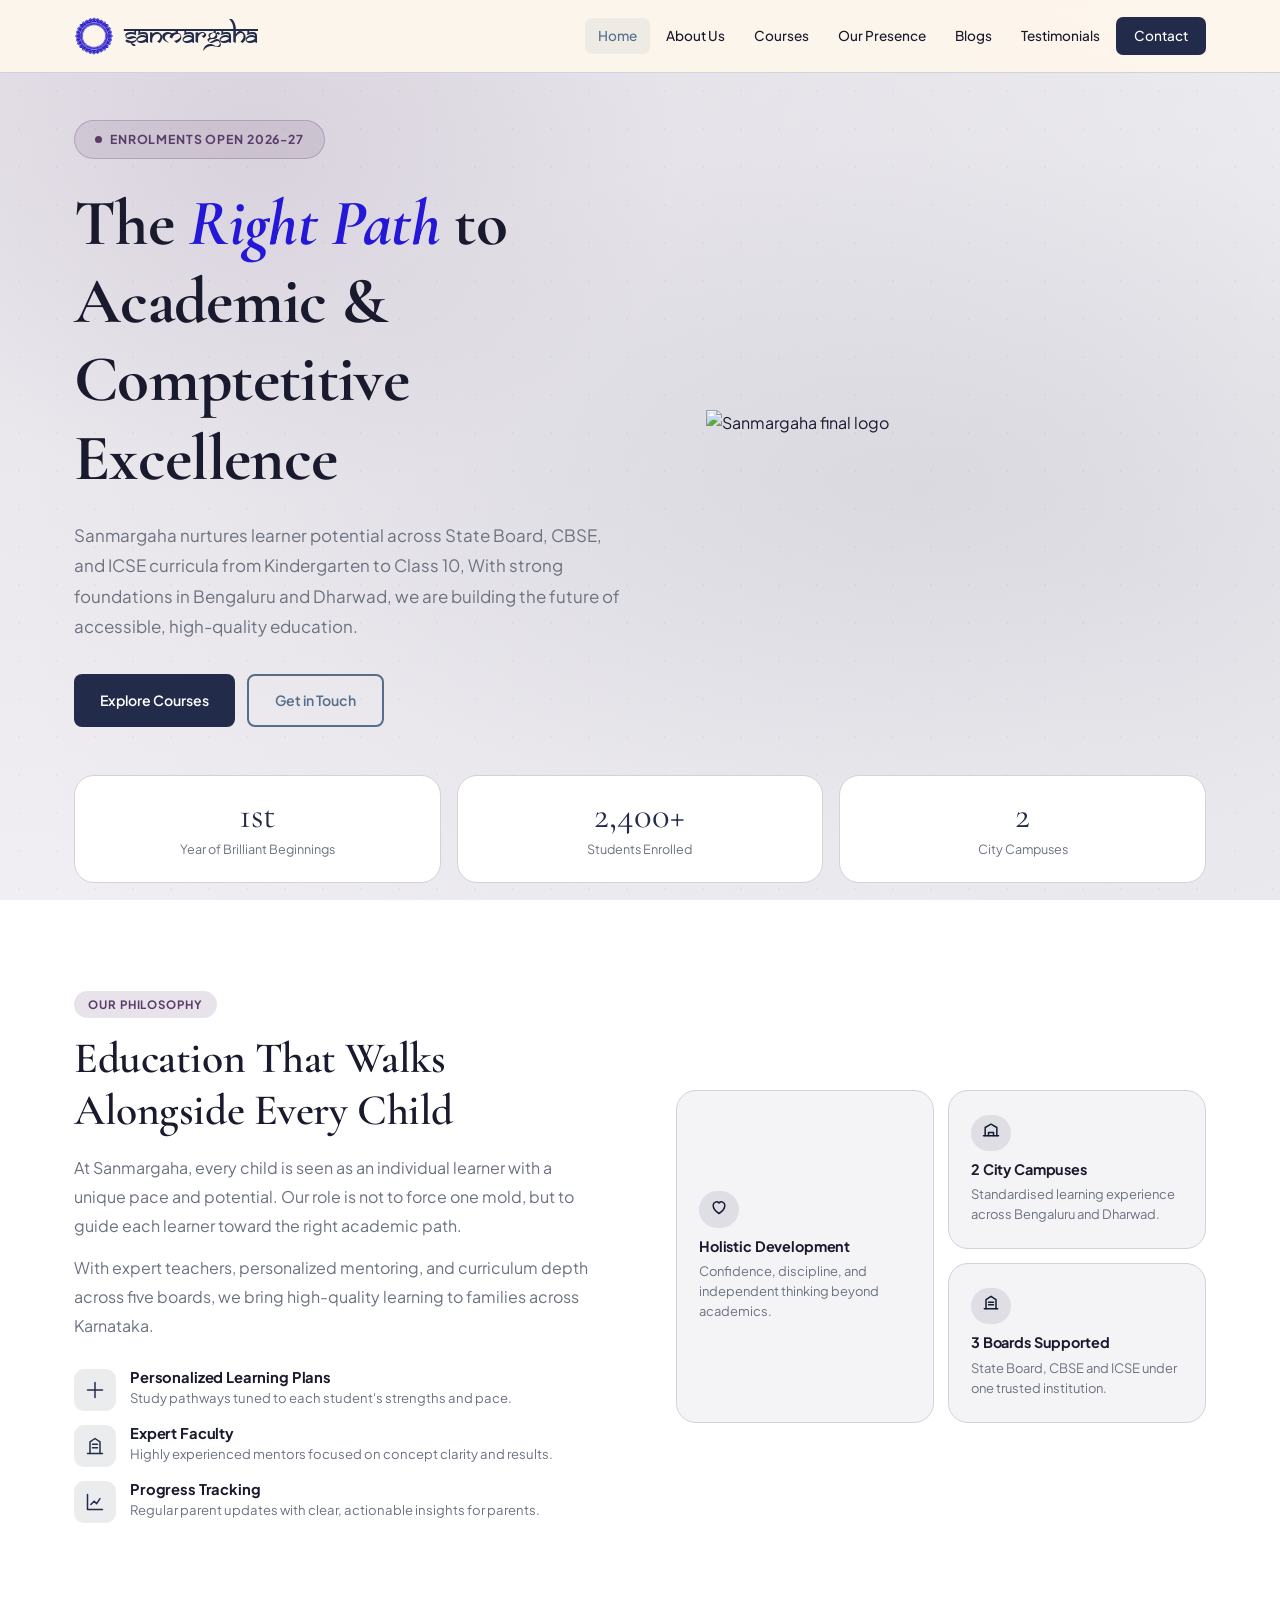
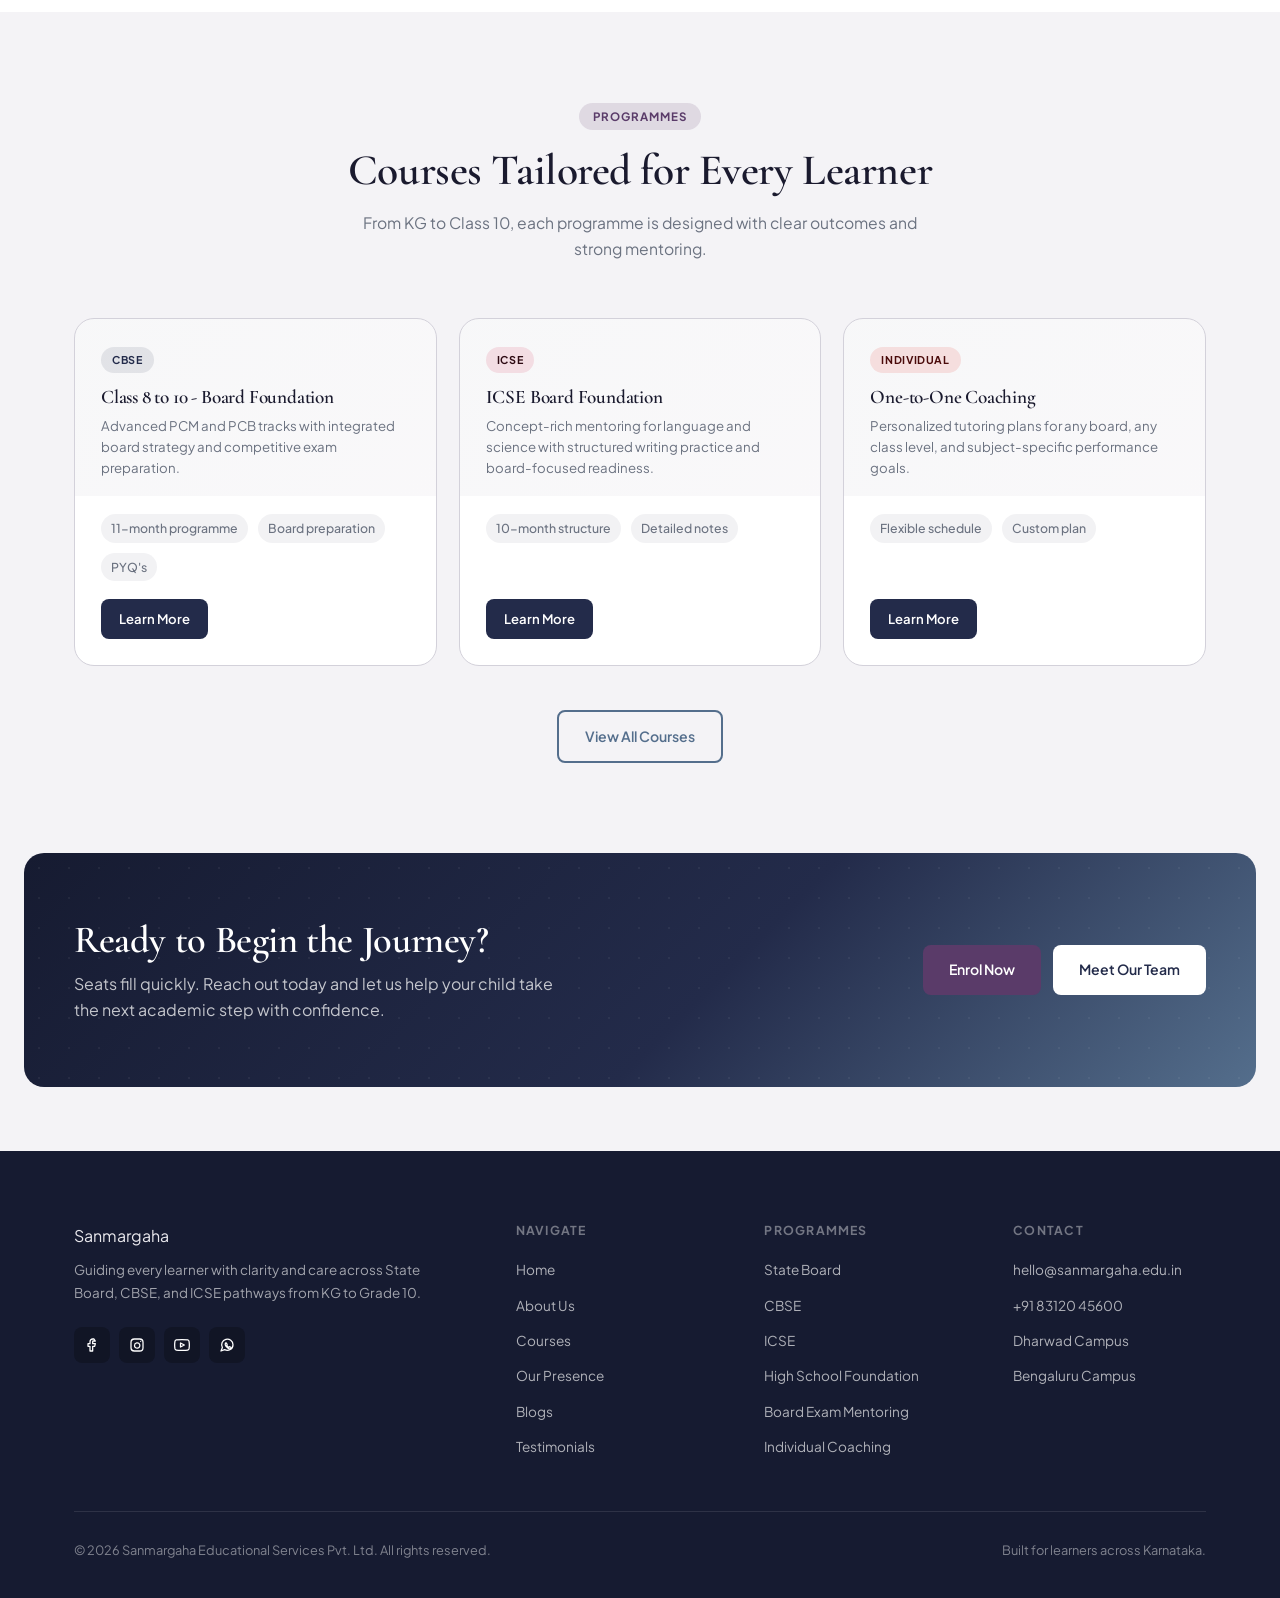
==== commit 02e4f537: "add: Rebranding with new color scheme and Logo" ====
--- a/index.html
+++ b/index.html
@@ -1,4 +1,4 @@
-<!DOCTYPE html>
+﻿<!DOCTYPE html>
 <html lang="en">
 <head>
   <meta charset="UTF-8" />
@@ -12,41 +12,9 @@
 <body data-page="home">
   <a class="skip-link" href="#main">Skip to content</a>
 
-  <header id="hdr">
-    <nav class="container">
-      <a class="logo" href="index.html">Sanmarg<span>aha</span></a>
-      <ul class="nav-links">
-        <li><a href="index.html" data-page="home">Home</a></li>
-        <li><a href="about.html" data-page="about">About Us</a></li>
-        <li><a href="courses.html" data-page="courses">Courses</a></li>
-        <li><a href="presence.html" data-page="presence">Our Presence</a></li>
-        <li><a href="blogs.html" data-page="blogs">Blogs</a></li>
-        <li><a href="testimonials.html" data-page="testimonials">Testimonials</a></li>
-        <li><a class="nav-cta" href="contact.html" data-page="contact">Contact</a></li>
-      </ul>
-      <button class="ham" id="hamBtn" aria-label="Open navigation menu" aria-expanded="false">
-        <span></span><span></span><span></span>
-      </button>
-    </nav>
-  </header>
-
-  <div class="mob-menu" id="mobMenu" aria-label="Mobile menu">
-    <ul>
-      <li><a href="index.html" data-page="home">Home</a></li>
-      <li><a href="about.html" data-page="about">About Us</a></li>
-      <li><a href="courses.html" data-page="courses">Courses</a></li>
-      <li><a href="presence.html" data-page="presence">Our Presence</a></li>
-      <li><a href="blogs.html" data-page="blogs">Blogs</a></li>
-      <li><a href="testimonials.html" data-page="testimonials">Testimonials</a></li>
-      <li><a href="contact.html" data-page="contact">Contact</a></li>
-    </ul>
-    <div class="mob-menu-cta">
-      <a class="btn btn-p" href="contact.html">Contact Us</a>
-      <a class="btn btn-s" href="courses.html">Explore Courses</a>
-    </div>
-  </div>
-
-  <main id="main" class="page-main">
+  <div id="site-navigation"></div>
+
+<main id="main" class="page-main">
     <section class="hero">
       <div class="hero-bg"></div>
       <div class="hero-dots"></div>
@@ -55,8 +23,8 @@
         <div class="hero-main">
           <div class="hero-content rv">
             <div class="hero-pill"><span class="dot"></span>Enrolments Open 2026-27</div>
-            <h1>The <em>Right Path</em> to Academic Excellence</h1>
-            <p>Sanmargaha nurtures learner potential across State Board, CBSE, ICSE, IB, and IGCSE curricula from kindergarten to Grade 12, with campuses in Belagavi, Dharwad, and Bengaluru.</p>
+            <h1>The <em>Right Path</em> to Academic & Comptetitive Excellence</h1>
+            <p>Sanmargaha nurtures learner potential across State Board, CBSE, and ICSE curricula from Kindergarten to Class 10,  With strong foundations in Bengaluru and Dharwad, we are building the future of accessible, high-quality education.</p>
 
             <div class="hero-btns">
               <a class="btn btn-p" href="courses.html">Explore Courses</a>
@@ -65,47 +33,21 @@
           </div>
 
           <div class="hero-float rv d2">
-            <div class="h-card h-card-big">
-              <p class="small">Students Enrolled</p>
-              <div class="num" data-count="2400" data-suffix="+">0</div>
-              <h3>Across all branches</h3>
-              <p>Building strong academic futures since 2008.</p>
-            </div>
-
-            <div class="h-card-grid">
-              <div class="h-card">
-                <div class="h-card-row">
-                  <span class="h-card-icon">PR</span>
-                  <div>
-                    <h4>98% Pass Rate</h4>
-                    <p>Board exam outcomes</p>
-                  </div>
-                </div>
-              </div>
-              <div class="h-card">
-                <div class="h-card-row">
-                  <span class="h-card-icon">CU</span>
-                  <div>
-                    <h4>5 Curricula</h4>
-                    <p>One trusted platform</p>
-                  </div>
-                </div>
-              </div>
-            </div>
+            <img class="hero-float-image" src="assets/img/Sanmargaha.png" alt="Sanmargaha final logo" />
           </div>
         </div>
 
         <div class="h-stats">
           <div class="h-stat rv">
-            <div class="n" data-count="17" data-suffix="+">0</div>
-            <div class="l">Years of Excellence</div>
+            <div class="n" data-count="1" data-suffix="st">0</div>
+            <div class="l">Year of Brilliant Beginnings</div>
           </div>
           <div class="h-stat rv d1">
             <div class="n" data-count="2400" data-suffix="+">0</div>
             <div class="l">Students Enrolled</div>
           </div>
           <div class="h-stat rv d2">
-            <div class="n" data-count="3">0</div>
+            <div class="n" data-count="2">0</div>
             <div class="l">City Campuses</div>
           </div>
         </div>
@@ -123,7 +65,11 @@
 
             <div class="ov-feats">
               <div class="feat">
-                <span class="feat-ic">PL</span>
+                <span class="feat-ic" aria-hidden="true">
+                  <svg viewBox="0 0 24 24" role="presentation">
+                    <path d="M12 3v18M3 12h18" />
+                  </svg>
+                </span>
                 <div>
                   <h4>Personalized Learning Plans</h4>
                   <p>Study pathways tuned to each student&apos;s strengths and pace.</p>
@@ -131,18 +77,30 @@
               </div>
 
               <div class="feat">
-                <span class="feat-ic">EF</span>
+                <span class="feat-ic" aria-hidden="true">
+                  <svg viewBox="0 0 24 24" role="presentation">
+                    <path d="M3 21h18" />
+                    <path d="M6 21V7l6-4 6 4v14" />
+                    <path d="M9 10h6" />
+                    <path d="M9 14h6" />
+                  </svg>
+                </span>
                 <div>
                   <h4>Expert Faculty</h4>
-                  <p>Mentors with deep subject command and classroom excellence.</p>
+                  <p>Highly experienced mentors focused on concept clarity and results.</p>
                 </div>
               </div>
 
               <div class="feat">
-                <span class="feat-ic">PT</span>
+                <span class="feat-ic" aria-hidden="true">
+                  <svg viewBox="0 0 24 24" role="presentation">
+                    <path d="M3 3v18h18" />
+                    <path d="m7 15 4-4 3 3 4-6" />
+                  </svg>
+                </span>
                 <div>
                   <h4>Progress Tracking</h4>
-                  <p>Regular parent updates with clear, actionable academic data.</p>
+                  <p>Regular parent updates with clear, actionable insights for parents.</p>
                 </div>
               </div>
             </div>
@@ -150,19 +108,36 @@
 
           <div class="ov-vis rv d2">
             <article class="ov-card tall">
-              <div class="ico">HD</div>
+              <div class="ico" aria-hidden="true">
+                <svg viewBox="0 0 24 24" role="presentation">
+                  <path d="M12 21s-7-4.6-7-10a4 4 0 0 1 7-2.6A4 4 0 0 1 19 11c0 5.4-7 10-7 10Z" />
+                </svg>
+              </div>
               <h4>Holistic Development</h4>
-              <p>Beyond marks, we build confidence, discipline, and independent thinking.</p>
+              <p>Confidence, discipline, and independent thinking beyond academics.</p>
             </article>
             <article class="ov-card">
-              <div class="ico">CP</div>
-              <h4>3 City Campuses</h4>
-              <p>Belagavi, Dharwad, and Bengaluru with consistent quality standards.</p>
+              <div class="ico" aria-hidden="true">
+                <svg viewBox="0 0 24 24" role="presentation">
+                  <path d="M3 19h18" />
+                  <path d="M5 19V9l7-4 7 4v10" />
+                  <path d="M9 19v-4h6v4" />
+                </svg>
+              </div>
+              <h4>2 City Campuses</h4>
+              <p>Standardised learning experience across Bengaluru and Dharwad.</p>
             </article>
             <article class="ov-card">
-              <div class="ico">BR</div>
-              <h4>5 Boards Supported</h4>
-              <p>State Board, CBSE, ICSE, IB, and IGCSE under one trusted institution.</p>
+              <div class="ico" aria-hidden="true">
+                <svg viewBox="0 0 24 24" role="presentation">
+                  <path d="M4 19h16" />
+                  <path d="M6 19V8l6-4 6 4v11" />
+                  <path d="M9 11h6" />
+                  <path d="M9 14h6" />
+                </svg>
+              </div>
+              <h4>3 Boards Supported</h4>
+              <p>State Board, CBSE and ICSE under one trusted institution.</p>
             </article>
           </div>
         </div>
@@ -174,20 +149,21 @@
         <div class="sh rv">
           <div class="tag">Programmes</div>
           <h2>Courses Tailored for Every Learner</h2>
-          <p>From KG to Grade 12, each programme is designed with clear outcomes and strong mentoring.</p>
+          <p>From KG to Class 10, each programme is designed with clear outcomes and strong mentoring.</p>
         </div>
 
         <div class="cp-grid">
           <article class="cc rv">
             <div class="cc-top">
               <div class="bdg b-cbse">CBSE</div>
-              <h3>Science Stream - Grades 11 and 12</h3>
+              <h3>Class 8 to 10 - Board Foundation</h3>
               <p>Advanced PCM and PCB tracks with integrated board strategy and competitive exam preparation.</p>
             </div>
             <div class="cc-body">
               <div class="cc-meta">
-                <span class="cc-mi">11-month structure</span>
-                <span class="cc-mi">Batch size up to 15</span>
+                <span class="cc-mi">11-month programme</span>
+                <span class="cc-mi">Board preparation</span>
+                <span class="cc-mi">PYQ's</span>
               </div>
               <a class="btn btn-p btn-sm" href="courses.html">Learn More</a>
             </div>
@@ -195,14 +171,14 @@
 
           <article class="cc rv d1">
             <div class="cc-top">
-              <div class="bdg b-ib">IB</div>
-              <h3>IB Diploma Programme</h3>
-              <p>Internationally aligned curriculum with support for TOK, extended essay, and university readiness.</p>
+              <div class="bdg b-icse">ICSE</div>
+              <h3>ICSE Board Foundation</h3>
+              <p>Concept-rich mentoring for language and science with structured writing practice and board-focused readiness.</p>
             </div>
             <div class="cc-body">
               <div class="cc-meta">
-                <span class="cc-mi">2-year pathway</span>
-                <span class="cc-mi">Global orientation</span>
+                <span class="cc-mi">10-month structure</span>
+                <span class="cc-mi">Detailed notes</span>
               </div>
               <a class="btn btn-p btn-sm" href="courses.html">Learn More</a>
             </div>
@@ -230,7 +206,8 @@
       </div>
     </section>
 
-    <section class="cta-banner sp-sm">
+    <section class="cta-banner sp-sm"
+    style="border-radius: var(--radius-lg); margin: 0 24px 64px;">
       <div class="container">
         <div class="cta-in">
           <div>
@@ -246,65 +223,14 @@
     </section>
   </main>
 
-  <footer>
-    <div class="container">
-      <div class="ft-grid">
-        <div class="ft-brand">
-          <a class="logo" href="index.html">Sanmarg<span>aha</span></a>
-          <p>Guiding every learner with clarity and care across State Board, CBSE, ICSE, IB, and IGCSE pathways from KG to Grade 12.</p>
-          <div class="ft-socials">
-            <a class="soc-btn" href="#" aria-label="Facebook">FB</a>
-            <a class="soc-btn" href="#" aria-label="Instagram">IG</a>
-            <a class="soc-btn" href="#" aria-label="YouTube">YT</a>
-            <a class="soc-btn" href="#" aria-label="WhatsApp">WA</a>
-          </div>
-        </div>
-
-        <div class="ft-col">
-          <h5>Navigate</h5>
-          <ul class="ft-links">
-            <li><a href="index.html">Home</a></li>
-            <li><a href="about.html">About Us</a></li>
-            <li><a href="courses.html">Courses</a></li>
-            <li><a href="presence.html">Our Presence</a></li>
-            <li><a href="blogs.html">Blogs</a></li>
-            <li><a href="testimonials.html">Testimonials</a></li>
-          </ul>
-        </div>
-
-        <div class="ft-col">
-          <h5>Programmes</h5>
-          <ul class="ft-links">
-            <li><a href="courses.html">State Board</a></li>
-            <li><a href="courses.html">CBSE</a></li>
-            <li><a href="courses.html">ICSE</a></li>
-            <li><a href="courses.html">IB Diploma</a></li>
-            <li><a href="courses.html">IGCSE</a></li>
-            <li><a href="courses.html">Individual Coaching</a></li>
-          </ul>
-        </div>
-
-        <div class="ft-col">
-          <h5>Contact</h5>
-          <ul class="ft-links">
-            <li><a href="mailto:hello@sanmargaha.edu.in">hello@sanmargaha.edu.in</a></li>
-            <li><a href="tel:+918312045600">+91 83120 45600</a></li>
-            <li><a href="presence.html">Belagavi Campus</a></li>
-            <li><a href="presence.html">Dharwad Campus</a></li>
-            <li><a href="presence.html">Bengaluru Campus</a></li>
-          </ul>
-        </div>
-      </div>
-
-      <div class="ft-bottom">
-        <p>&copy; <span data-year>2026</span> Sanmargaha Educational Services Pvt. Ltd. All rights reserved.</p>
-        <p>Built for learners across Karnataka.</p>
-      </div>
-    </div>
-  </footer>
+  <div id="site-footer"></div>
 
   <button class="to-top" id="toTop" aria-label="Back to top">^</button>
 
+  <script src="assets/js/navigation.js"></script>
+  <script src="assets/js/footer.js"></script>
   <script src="assets/js/main.js"></script>
 </body>
 </html>
+
+
--- a/assets/css/styles.css
+++ b/assets/css/styles.css
@@ -1,20 +1,29 @@
+@font-face {
+  font-family: "Samarkhan";
+  src: url("../fonts/Samarkhan.TTF") format("truetype");
+  font-weight: 400;
+  font-style: normal;
+  font-display: swap;
+}
+
 :root {
-  --teal: #0d5c63;
-  --teal-light: #1a7a83;
-  --teal-dark: #093e44;
-  --saffron: #e8962a;
-  --saffron-dark: #c67d1a;
-  --cream: #fdf6ec;
-  --cream-alt: #f7efe1;
+  --teal: #232b4a;
+  --teal-light: #546e8c;
+  --teal-dark: #161b31;
+  --sky: #2417d8 ;
+  --saffron: #5a3b69;
+  --saffron-dark: #3d264a;
+  --cream: #f4f3f6;
+  --cream-alt: #e9e8ed;
   --white: #ffffff;
   --text: #1a1a2e;
   --muted: #6b7280;
   --light: #9ca3af;
-  --border: #e5ddd0;
+  --border: #d3d1da;
   --ok: #0f8b5f;
-  --shadow-sm: 0 2px 10px rgba(13, 92, 99, 0.08);
-  --shadow-md: 0 10px 28px rgba(13, 92, 99, 0.13);
-  --shadow-lg: 0 22px 60px rgba(13, 92, 99, 0.17);
+  --shadow-sm: 0 2px 10px rgba(35, 43, 74, 0.08);
+  --shadow-md: 0 10px 28px rgba(35, 43, 74, 0.13);
+  --shadow-lg: 0 22px 60px rgba(35, 43, 74, 0.17);
   --radius-sm: 8px;
   --radius: 12px;
   --radius-lg: 20px;
@@ -39,8 +48,8 @@
   font-family: "Plus Jakarta Sans", sans-serif;
   color: var(--text);
   background:
-    radial-gradient(circle at 10% 0%, rgba(232, 150, 42, 0.1), transparent 35%),
-    radial-gradient(circle at 90% 18%, rgba(13, 92, 99, 0.07), transparent 40%),
+    radial-gradient(circle at 10% 0%, rgba(90, 59, 105, 0.1), transparent 35%),
+    radial-gradient(circle at 90% 18%, rgba(35, 43, 74, 0.07), transparent 40%),
     var(--cream);
   line-height: 1.65;
   overflow-x: hidden;
@@ -94,7 +103,7 @@
 }
 
 :focus-visible {
-  outline: 3px solid rgba(13, 92, 99, 0.38);
+  outline: 3px solid rgba(35, 43, 74, 0.38);
   outline-offset: 2px;
 }
 
@@ -141,7 +150,7 @@
   font-weight: 700;
   letter-spacing: 0.08em;
   text-transform: uppercase;
-  background: rgba(232, 150, 42, 0.14);
+  background: rgba(90, 59, 105, 0.14);
   color: var(--saffron);
   margin-bottom: 14px;
 }
@@ -165,7 +174,7 @@
   display: inline-flex;
   align-items: center;
   gap: 8px;
-  color: var(--teal);
+  color: var(--teal-light);
   font-size: 0.86rem;
   font-weight: 700;
 }
@@ -201,19 +210,20 @@
 .btn-p:hover {
   transform: translateY(-2px);
   background: var(--teal-dark);
-  box-shadow: 0 8px 20px rgba(13, 92, 99, 0.3);
+  box-shadow: 0 8px 20px rgba(35, 43, 74, 0.3);
 }
 
 .btn-s {
   background: transparent;
-  color: var(--teal);
-  border: 2px solid var(--teal);
+  color: var(--teal-light);
+  border: 2px solid var(--teal-light);
 }
 
 .btn-s:hover {
-  background: var(--teal);
+  background: var(--teal-light);
   color: #fff;
   transform: translateY(-2px);
+  box-shadow: 0 8px 20px rgba(84, 110, 140, 0.3);
 }
 
 .btn-a {
@@ -224,7 +234,7 @@
 .btn-a:hover {
   background: var(--saffron-dark);
   transform: translateY(-2px);
-  box-shadow: 0 8px 20px rgba(232, 150, 42, 0.32);
+  box-shadow: 0 8px 20px rgba(90, 59, 105, 0.32);
 }
 
 .btn-w {
@@ -233,7 +243,8 @@
 }
 
 .btn-w:hover {
-  background: #f8f8f8;
+  background: var(--cream);
+  color: var(--teal-light);
   transform: translateY(-2px);
 }
 
@@ -256,7 +267,7 @@
 }
 
 header.sc {
-  box-shadow: 0 4px 22px rgba(13, 92, 99, 0.11);
+  box-shadow: 0 4px 22px rgba(35, 43, 74, 0.11);
 }
 
 nav {
@@ -267,15 +278,26 @@
 }
 
 .logo {
-  font-family: "Cormorant Garamond", serif;
-  font-size: 1.56rem;
-  font-weight: 700;
+  display: inline-flex;
+  align-items: center;
+  gap: 10px;
+  line-height: 1;
+}
+
+.logo-image {
+  display: block;
+  height: 40px;
+  width: auto;
+  max-width: 40px;
+  object-fit: contain;
+}
+
+.logo-text {
+  font-family: "Samarkhan", "Samarkan", "Cormorant Garamond", serif;
+  font-size: 1.7rem;
+  /* font-weight: 700; */
   letter-spacing: -0.02em;
   color: var(--teal);
-}
-
-.logo span {
-  color: var(--saffron);
 }
 
 .nav-links {
@@ -297,8 +319,8 @@
 
 .nav-links a:hover,
 .nav-links a.active {
-  background: rgba(13, 92, 99, 0.08);
-  color: var(--teal);
+  background: rgba(84, 110, 140, 0.08); /* --teal-light based rgba */
+  color: var(--teal-light);
 }
 
 .nav-cta {
@@ -378,8 +400,8 @@
 
 .mob-menu ul a:hover,
 .mob-menu ul a.active {
-  background: rgba(13, 92, 99, 0.08);
-  color: var(--teal);
+  background: rgba(84, 110, 140, 0.08); /* --teal-light */
+  color: var(--teal-light);
 }
 
 .mob-menu-cta {
@@ -423,15 +445,15 @@
   position: absolute;
   inset: 0;
   background:
-    radial-gradient(ellipse 80% 60% at 72% 50%, rgba(13, 92, 99, 0.06), transparent 70%),
-    radial-gradient(ellipse 55% 70% at 20% 10%, rgba(232, 150, 42, 0.09), transparent 60%);
+    radial-gradient(ellipse 80% 60% at 72% 50%, rgba(35, 43, 74, 0.06), transparent 70%),
+    radial-gradient(ellipse 55% 70% at 20% 10%, rgba(90, 59, 105, 0.09), transparent 60%);
 }
 
 .hero-dots {
   position: absolute;
   inset: 0;
   opacity: 0.7;
-  background-image: radial-gradient(circle, rgba(13, 92, 99, 0.055) 1px, transparent 1px);
+  background-image: radial-gradient(circle, rgba(35, 43, 74, 0.055) 1px, transparent 1px);
   background-size: 38px 38px;
 }
 
@@ -447,8 +469,8 @@
   gap: 8px;
   padding: 7px 16px;
   border-radius: 999px;
-  border: 1px solid rgba(232, 150, 42, 0.25);
-  background: rgba(232, 150, 42, 0.11);
+  border: 1px solid rgba(90, 59, 105, 0.25);
+  background: rgba(90, 59, 105, 0.11);
   color: var(--saffron);
   font-size: 0.77rem;
   letter-spacing: 0.07em;
@@ -486,7 +508,7 @@
 }
 
 .hero h1 em {
-  color: var(--teal);
+  color: var(--sky);
 }
 
 .hero p {
@@ -508,6 +530,16 @@
   display: flex;
   flex-direction: column;
   gap: 14px;
+}
+
+.hero-float-image {
+  width: auto;
+  max-width: 100%;
+  height: auto;
+  object-fit: contain;
+  /* border-radius: var(--radius-lg);
+  /* border: 1px solid rgba(84, 110, 140, 0.45); */
+  /* box-shadow: var(--shadow-sm); */ 
 }
 
 .h-card {
@@ -557,7 +589,7 @@
   font-weight: 700;
   letter-spacing: 0.05em;
   color: var(--teal-dark);
-  background: rgba(13, 92, 99, 0.11);
+  background: rgba(35, 43, 74, 0.11);
   flex-shrink: 0;
 }
 
@@ -679,7 +711,7 @@
   width: 42px;
   height: 42px;
   border-radius: 10px;
-  background: rgba(13, 92, 99, 0.09);
+  background: rgba(35, 43, 74, 0.09);
   color: var(--teal);
   display: inline-flex;
   align-items: center;
@@ -688,6 +720,17 @@
   font-weight: 700;
   letter-spacing: 0.04em;
   flex-shrink: 0;
+}
+
+.feat-ic svg,
+.ico svg {
+  width: 20px;
+  height: 20px;
+  fill: none;
+  stroke: currentColor;
+  stroke-width: 1.8;
+  stroke-linecap: round;
+  stroke-linejoin: round;
 }
 
 .feat h4 {
@@ -734,7 +777,7 @@
   margin-bottom: 10px;
   font-size: 0.8rem;
   color: var(--teal-dark);
-  background: rgba(13, 92, 99, 0.1);
+  background: rgba(35, 43, 74, 0.1);
   border-radius: 999px;
   width: max-content;
   padding: 5px 10px;
@@ -782,7 +825,7 @@
 
 .cc-top {
   padding: 26px 26px 18px;
-  background: linear-gradient(135deg, rgba(13, 92, 99, 0.035), rgba(232, 150, 42, 0.035));
+  background: linear-gradient(135deg, rgba(35, 43, 74, 0.035), rgba(90, 59, 105, 0.035));
 }
 
 .cc-top h3 {
@@ -817,7 +860,7 @@
   color: var(--muted);
   font-weight: 500;
   border-radius: 999px;
-  background: rgba(13, 92, 99, 0.06);
+  background: rgba(35, 43, 74, 0.06);
   padding: 4px 10px;
 }
 
@@ -843,7 +886,7 @@
 }
 
 .b-cbse {
-  background: rgba(13, 92, 99, 0.1);
+  background: rgba(35, 43, 74, 0.1);
   color: var(--teal);
 }
 
@@ -910,7 +953,7 @@
 .page-hero {
   text-align: center;
   padding: clamp(84px, 10vw, 136px) 0 56px;
-  background: linear-gradient(180deg, rgba(13, 92, 99, 0.05), transparent 100%);
+  background: linear-gradient(180deg, rgba(35, 43, 74, 0.05), transparent 100%);
 }
 
 .page-hero p {
@@ -921,7 +964,7 @@
 
 .ab-hero {
   padding: clamp(88px, 10vw, 140px) 0 70px;
-  background: linear-gradient(135deg, rgba(13, 92, 99, 0.04), rgba(232, 150, 42, 0.04));
+  background: linear-gradient(135deg, rgba(35, 43, 74, 0.04), rgba(90, 59, 105, 0.04));
 }
 
 .ab-grid {
@@ -966,7 +1009,7 @@
   align-items: center;
   justify-content: center;
   border-radius: 999px;
-  background: rgba(13, 92, 99, 0.1);
+  background: rgba(35, 43, 74, 0.1);
   color: var(--teal);
   padding: 6px 12px;
   margin-bottom: 8px;
@@ -1015,7 +1058,7 @@
   display: flex;
   align-items: center;
   justify-content: center;
-  background: linear-gradient(135deg, rgba(13, 92, 99, 0.08), rgba(232, 150, 42, 0.08));
+  background: linear-gradient(135deg, rgba(35, 43, 74, 0.08), rgba(90, 59, 105, 0.08));
 }
 
 .av {
@@ -1143,7 +1186,7 @@
   padding: 3px 10px;
   border-radius: 999px;
   color: var(--teal);
-  background: rgba(13, 92, 99, 0.07);
+  background: rgba(35, 43, 74, 0.07);
   font-size: 0.72rem;
   font-weight: 600;
 }
@@ -1257,7 +1300,7 @@
   font-size: 0.76rem;
   font-weight: 500;
   color: var(--muted);
-  background: rgba(13, 92, 99, 0.06);
+  background: rgba(35, 43, 74, 0.06);
 }
 
 .cfc .btn {
@@ -1324,7 +1367,8 @@
 
 .loc-grid {
   display: grid;
-  grid-template-columns: repeat(3, 1fr);
+  grid-template-columns: repeat(2, minmax(280px, 380px));
+  justify-content: center;
   gap: 26px;
 }
 
@@ -1342,7 +1386,7 @@
 }
 
 .lc-img {
-  height: 195px;
+  height: 225px;
   position: relative;
   overflow: hidden;
   padding: 0 20px 18px;
@@ -1371,11 +1415,22 @@
 }
 
 .bg-dha {
-  background: linear-gradient(135deg, #7b2d3e, #b44d5f);
+  background-color: #f3f5f8;
+  background-image: url("../img/Sanmargaha.png");
+  background-repeat: no-repeat;
+  background-position: center;
+  background-size: 68% auto;
 }
 
 .bg-blr {
-  background: linear-gradient(135deg, #1a2f5e, #2e4a8f);
+  background-image: url("../img/eduhabitat.jpeg");
+  background-repeat: no-repeat;
+  background-position: center;
+  background-size: cover;
+}
+
+.bg-dha::after {
+  background: linear-gradient(to top, rgba(0, 0, 0, 0.26), rgba(0, 0, 0, 0.06) 68%);
 }
 
 .lc-body {
@@ -1425,10 +1480,10 @@
 }
 
 .map-layout {
-  display: grid;
-  grid-template-columns: 1.2fr 0.8fr;
-  gap: 28px;
-  align-items: start;
+  display: flex;
+  justify-content: center;
+  align-items: flex-start;
+  width: 100%;
 }
 
 .ka-map-wrap {
@@ -1439,6 +1494,8 @@
   box-shadow: var(--shadow-md);
   overflow: hidden;
   padding: 20px;
+  width: 100%;
+  max-width: 760px;
 }
 
 #ka-map-svg {
@@ -1490,26 +1547,26 @@
 }
 
 .ka-bubble-outer {
-  fill: rgba(13, 92, 99, 0.14);
-  stroke: rgba(13, 92, 99, 0.38);
+  fill: rgba(35, 43, 74, 0.14);
+  stroke: rgba(35, 43, 74, 0.38);
   stroke-width: 1.4;
   pointer-events: none;
   transition: r 0.3s ease;
 }
 
 .ka-bubble-inner {
-  fill: rgba(13, 92, 99, 0.2);
+  fill: rgba(35, 43, 74, 0.2);
   pointer-events: none;
   transition: r 0.3s ease;
 }
 
 .ka-bubble-outer.hero-bubble {
-  fill: rgba(232, 150, 42, 0.16);
-  stroke: rgba(232, 150, 42, 0.5);
+  fill: rgba(90, 59, 105, 0.16);
+  stroke: rgba(90, 59, 105, 0.5);
 }
 
 .ka-bubble-inner.hero-bubble {
-  fill: rgba(232, 150, 42, 0.24);
+  fill: rgba(90, 59, 105, 0.24);
 }
 
 .ka-label {
@@ -1753,7 +1810,7 @@
 }
 
 .bg-b1 {
-  background: linear-gradient(135deg, rgba(13, 92, 99, 0.88), rgba(232, 150, 42, 0.88));
+  background: linear-gradient(135deg, rgba(35, 43, 74, 0.88), rgba(90, 59, 105, 0.88));
 }
 
 .bg-b2 {
@@ -1761,11 +1818,11 @@
 }
 
 .bg-b3 {
-  background: linear-gradient(135deg, rgba(5, 150, 105, 0.9), rgba(13, 92, 99, 0.8));
+  background: linear-gradient(135deg, rgba(5, 150, 105, 0.9), rgba(35, 43, 74, 0.8));
 }
 
 .bg-b4 {
-  background: linear-gradient(135deg, rgba(232, 150, 42, 0.9), rgba(220, 38, 38, 0.74));
+  background: linear-gradient(135deg, rgba(90, 59, 105, 0.9), rgba(220, 38, 38, 0.74));
 }
 
 .blc-body {
@@ -1784,7 +1841,7 @@
 
 .bl-meta span {
   border-radius: 999px;
-  background: rgba(13, 92, 99, 0.08);
+  background: rgba(35, 43, 74, 0.08);
   color: var(--muted);
   padding: 3px 8px;
   font-size: 0.72rem;
@@ -1862,7 +1919,7 @@
   left: 22px;
   font-family: "Cormorant Garamond", serif;
   font-size: 4.4rem;
-  color: rgba(13, 92, 99, 0.1);
+  color: rgba(35, 43, 74, 0.1);
   line-height: 1;
 }
 
@@ -1873,6 +1930,8 @@
   letter-spacing: 1px;
   line-height: 1;
   margin-bottom: 14px;
+  align-self: flex-end;
+  text-align: right;
 }
 
 .t-text {
@@ -1896,7 +1955,7 @@
   height: 50px;
   border-radius: 50%;
   overflow: hidden;
-  border: 2px solid rgba(13, 92, 99, 0.18);
+  border: 2px solid rgba(35, 43, 74, 0.18);
   flex-shrink: 0;
   background: #d7e9eb;
 }
@@ -1968,7 +2027,7 @@
   width: 46px;
   height: 46px;
   border-radius: 11px;
-  background: rgba(13, 92, 99, 0.08);
+  background: rgba(35, 43, 74, 0.08);
   color: var(--teal);
   display: inline-flex;
   align-items: center;
@@ -2046,7 +2105,7 @@
 .fc-inp:focus {
   border-color: var(--teal);
   background: #fff;
-  box-shadow: 0 0 0 3px rgba(13, 92, 99, 0.09);
+  box-shadow: 0 0 0 3px rgba(35, 43, 74, 0.09);
 }
 
 textarea.fc-inp {
@@ -2133,6 +2192,16 @@
   font-weight: 700;
   letter-spacing: 0.03em;
   transition: var(--ease);
+}
+
+.soc-btn svg {
+  width: 16px;
+  height: 16px;
+  fill: none;
+  stroke: currentColor;
+  stroke-width: 1.9;
+  stroke-linecap: round;
+  stroke-linejoin: round;
 }
 
 .soc-btn:hover {
@@ -2240,12 +2309,28 @@
 }
 
 @media (max-width: 1120px) {
+  .hero {
+    min-height: auto;
+    overflow: visible;
+    padding: 20px 0 28px;
+  }
+
   .hero-main {
     grid-template-columns: 1fr;
+    gap: 24px;
   }
 
   .hero-float {
-    display: none;
+    display: flex;
+    justify-content: center;
+    align-items: center;
+    max-width: 100%;
+    margin: 0 auto;
+  }
+
+  .hero-float-image {
+    width: min(100%, 460px);
+    max-height: 42vh;
   }
 
   .ov-grid {
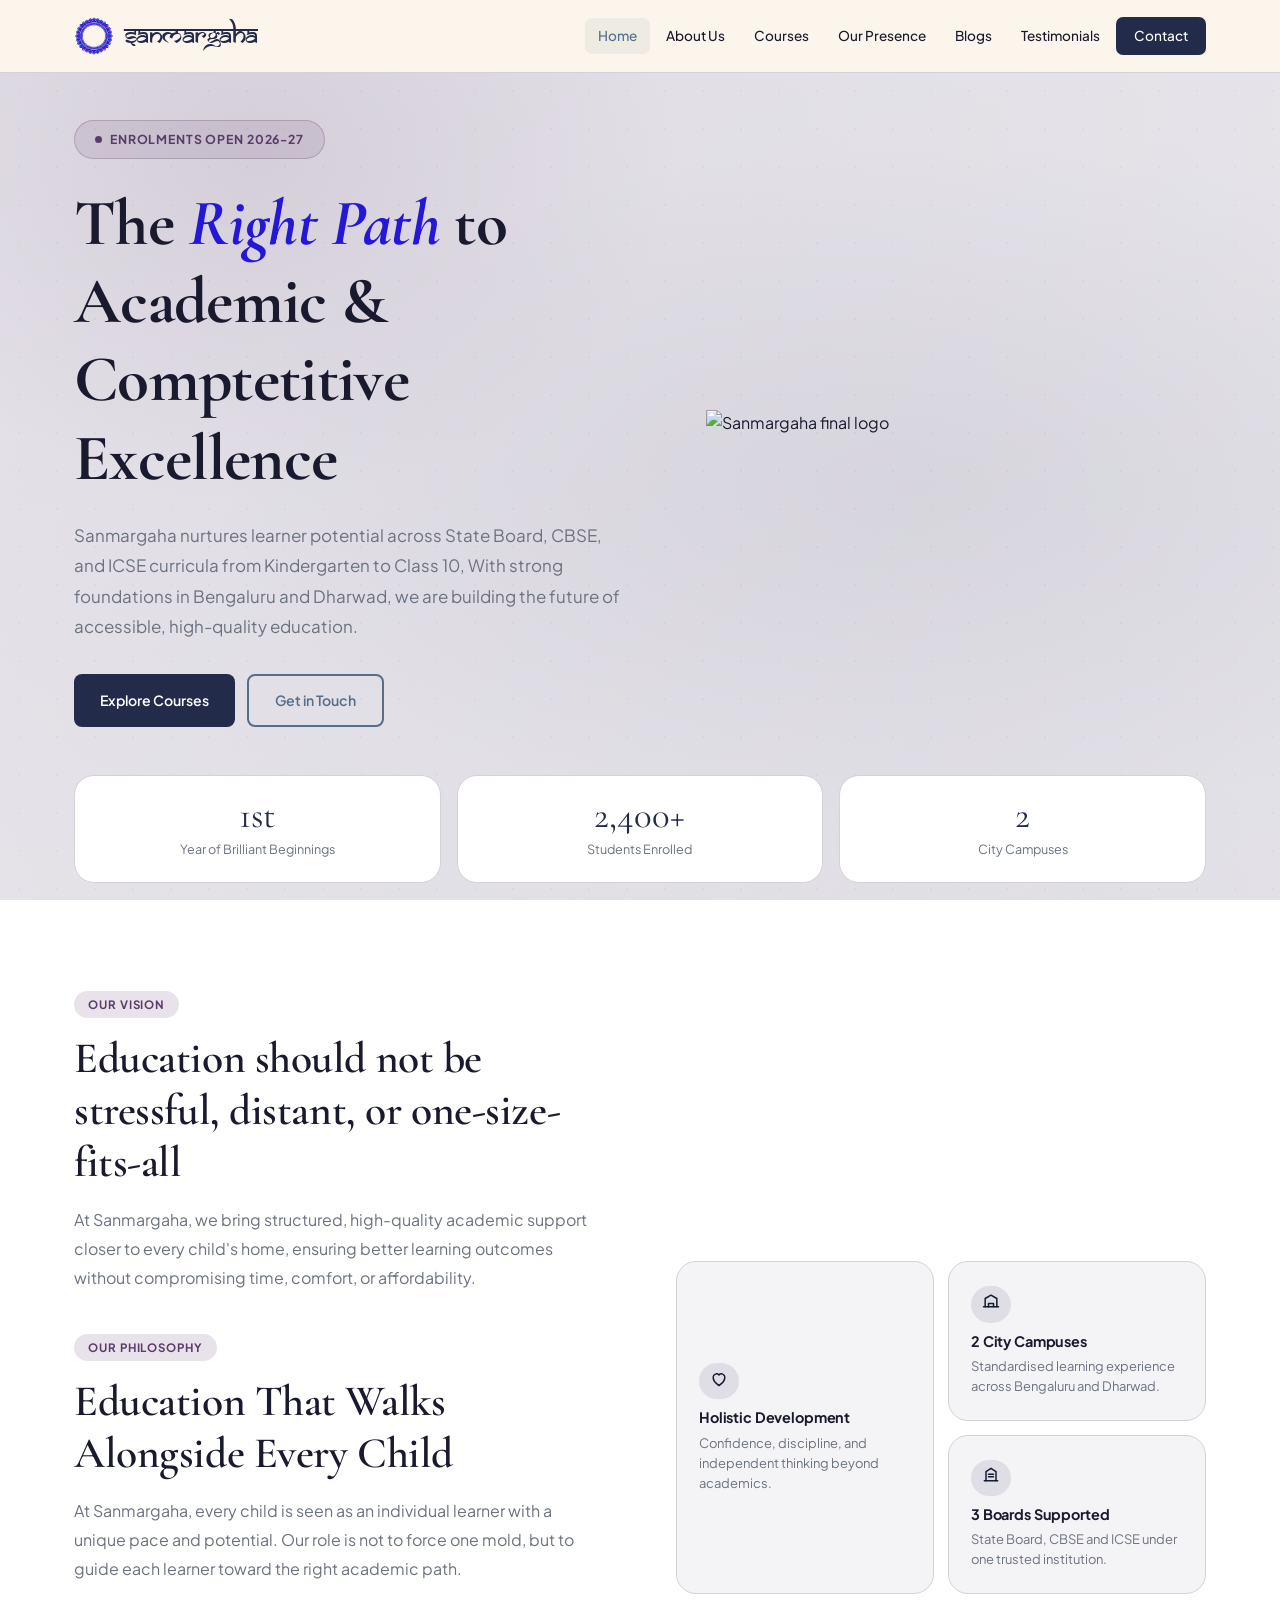
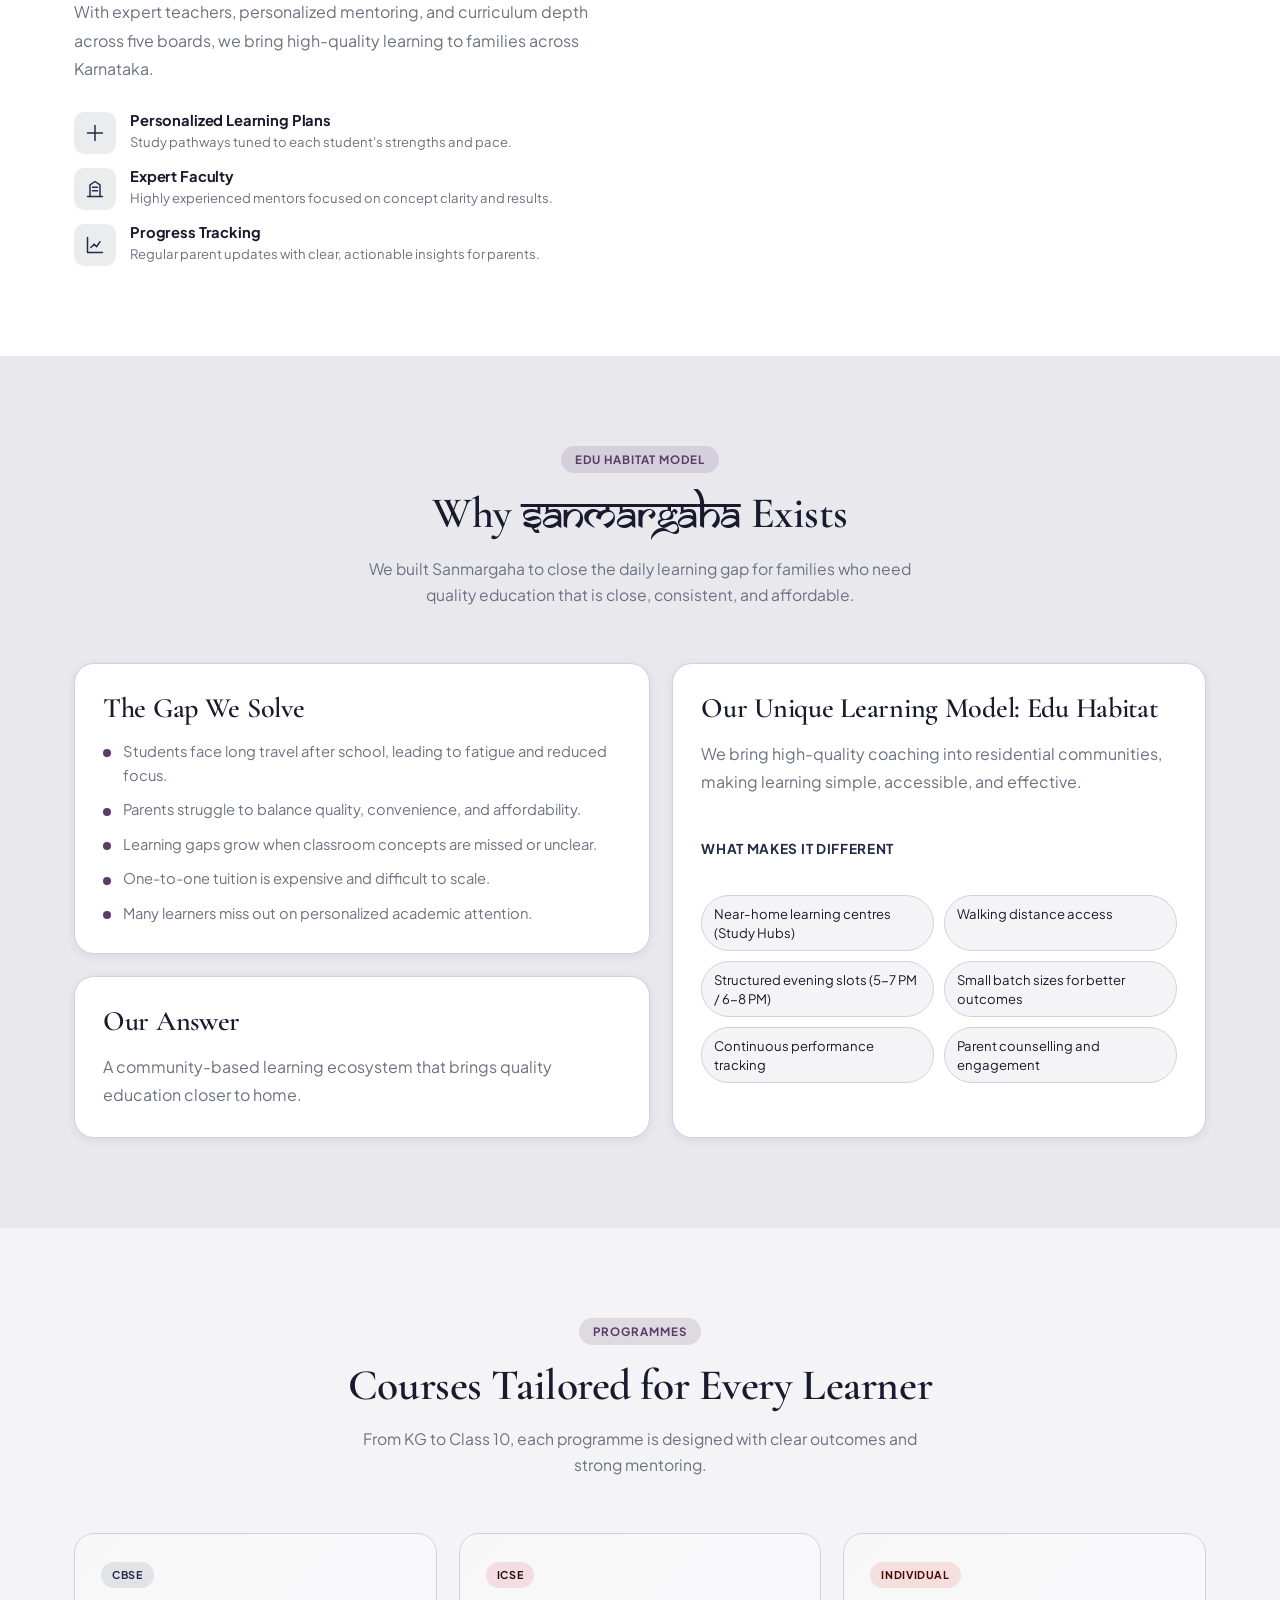
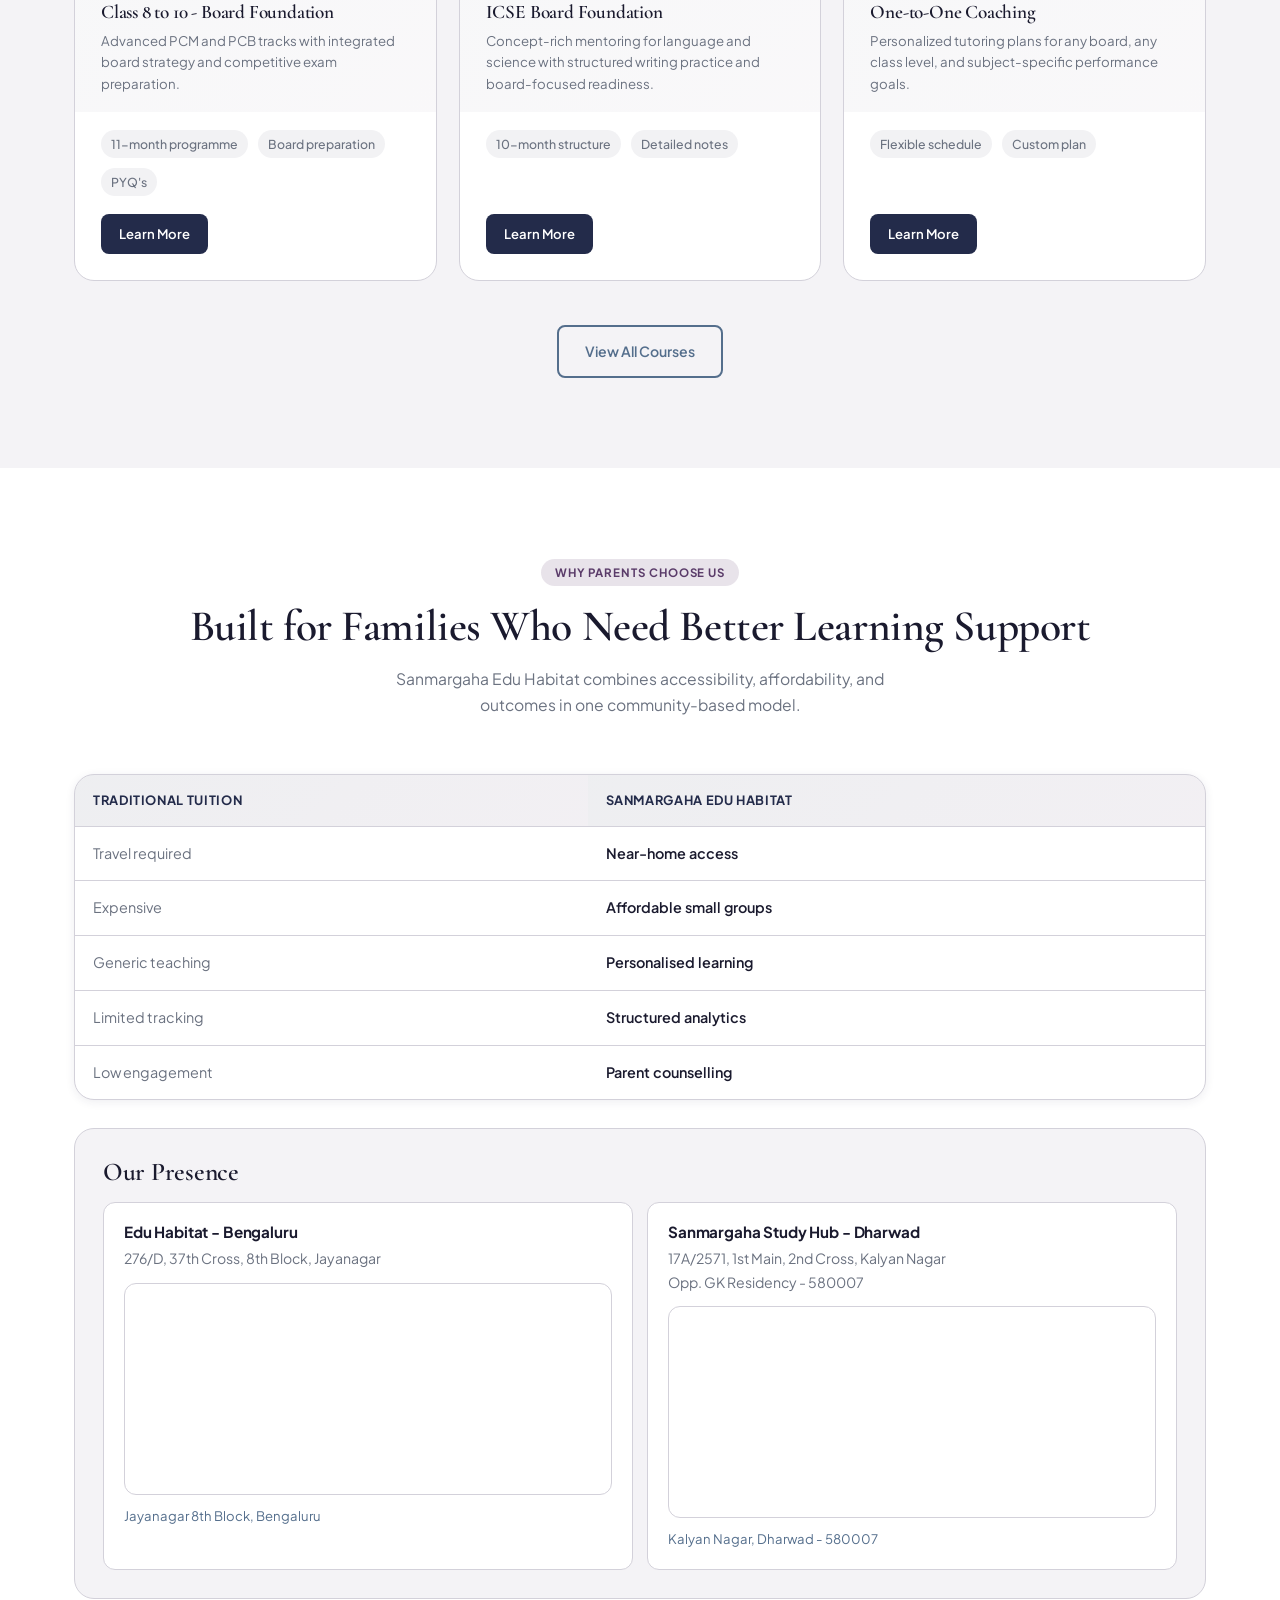
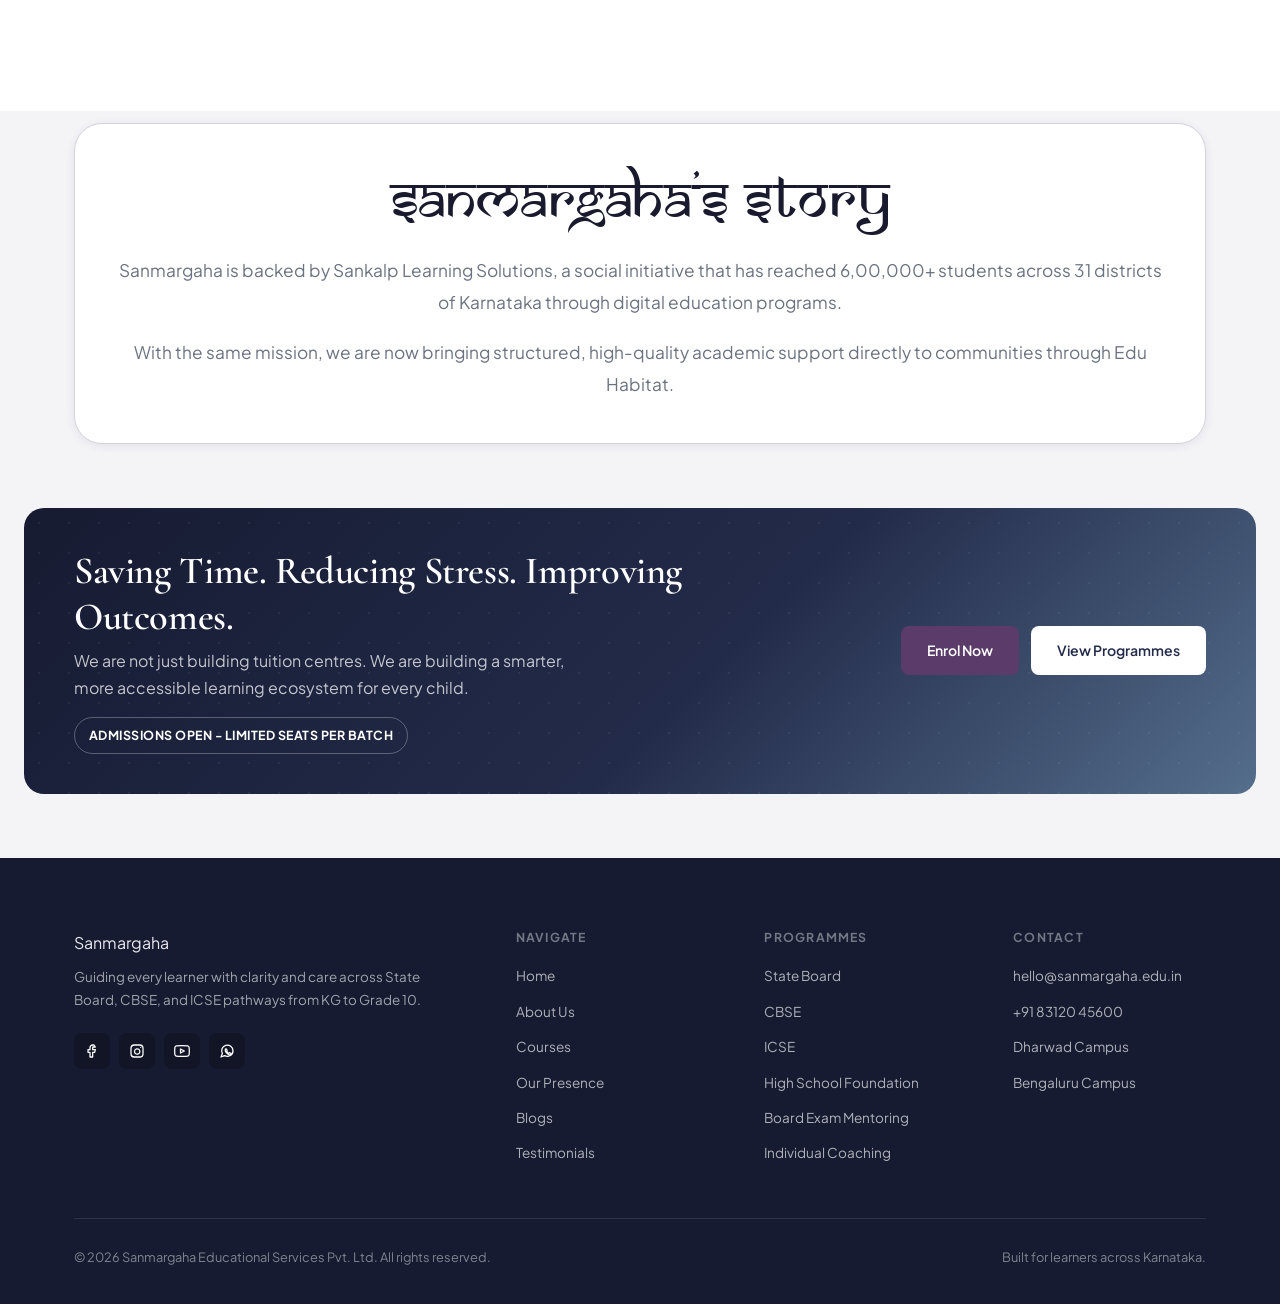
==== commit 3a2c2525: "fix: minor changes, add: changes in index.html" ====
--- a/index.html
+++ b/index.html
@@ -58,6 +58,10 @@
       <div class="container">
         <div class="ov-grid">
           <div class="ov-text rv">
+            <div class="tag">Our Vision</div>
+            <h2>Education should not be stressful, distant, or one-size-fits-all</h2>
+            <p>At Sanmargaha, we bring structured, high-quality academic support closer to every child's home, ensuring better learning outcomes without compromising time, comfort, or affordability.</p><br>
+
             <div class="tag">Our Philosophy</div>
             <h2>Education That Walks Alongside Every Child</h2>
             <p>At Sanmargaha, every child is seen as an individual learner with a unique pace and potential. Our role is not to force one mold, but to guide each learner toward the right academic path.</p>
@@ -144,6 +148,50 @@
       </div>
     </section>
 
+    <section class="edu-habitat sp">
+      <div class="container">
+        <div class="sh rv">
+          <div class="tag">Edu Habitat Model</div>
+          <h2>Why <span class="samarkhan-word">Sanmargaha</span> Exists</h2>
+          <p>We built Sanmargaha to close the daily learning gap for families who need quality education that is close, consistent, and affordable.</p>
+        </div>
+
+        <div class="eh-grid">
+          <article class="eh-card eh-gap rv d1">
+            <h3>The Gap We Solve</h3>
+            <ul class="eh-list">
+              <li>Students face long travel after school, leading to fatigue and reduced focus.</li>
+              <li>Parents struggle to balance quality, convenience, and affordability.</li>
+              <li>Learning gaps grow when classroom concepts are missed or unclear.</li>
+              <li>One-to-one tuition is expensive and difficult to scale.</li>
+              <li>Many learners miss out on personalized academic attention.</li>
+            </ul>
+          </article>
+
+          <article class="eh-card eh-model rv">
+            <h3>Our Unique Learning Model: Edu Habitat</h3>
+            <p>We bring high-quality coaching into residential communities, making learning simple, accessible, and effective.</p>
+            <br>
+            <h4>What Makes It Different</h4>
+            <br>
+            <div class="eh-feature-grid">
+              <div class="eh-feature">Near-home learning centres (Study Hubs)</div>
+              <div class="eh-feature">Walking distance access</div>
+              <div class="eh-feature">Structured evening slots (5-7 PM / 6-8 PM)</div>
+              <div class="eh-feature">Small batch sizes for better outcomes</div>
+              <div class="eh-feature">Continuous performance tracking</div>
+              <div class="eh-feature">Parent counselling and engagement</div>
+            </div>
+          </article>
+
+           <article class="eh-card eh-answer rv ">
+            <h3>Our Answer</h3>
+            <p>A community-based learning ecosystem that brings quality education closer to home.</p>
+          </article>
+        </div>
+      </div>
+    </section>
+
     <section class="courses-preview sp">
       <div class="container">
         <div class="sh rv">
@@ -206,17 +254,106 @@
       </div>
     </section>
 
+    <section class="why-choose sp">
+      <div class="container">
+        <div class="sh rv">
+          <div class="tag">Why Parents Choose Us</div>
+          <h2>Built for Families Who Need Better Learning Support</h2>
+          <p>Sanmargaha Edu Habitat combines accessibility, affordability, and outcomes in one community-based model.</p>
+        </div>
+
+        <div class="wc-table-wrap rv">
+          <table class="wc-table" aria-label="Traditional tuition and Sanmargaha Edu Habitat comparison">
+            <thead>
+              <tr>
+                <th scope="col">Traditional Tuition</th>
+                <th scope="col" class="wc-col-eh">Sanmargaha Edu Habitat</th>
+              </tr>
+            </thead>
+            <tbody>
+              <tr>
+                <td>Travel required</td>
+                <td class="wc-col-eh">Near-home access</td>
+              </tr>
+              <tr>
+                <td>Expensive</td>
+                <td class="wc-col-eh">Affordable small groups</td>
+              </tr>
+              <tr>
+                <td>Generic teaching</td>
+                <td class="wc-col-eh">Personalised learning</td>
+              </tr>
+              <tr>
+                <td>Limited tracking</td>
+                <td class="wc-col-eh">Structured analytics</td>
+              </tr>
+              <tr>
+                <td>Low engagement</td>
+                <td class="wc-col-eh">Parent counselling</td>
+              </tr>
+            </tbody>
+          </table>
+        </div>
+
+        <div class="wc-presence rv d1">
+          <h3>Our Presence</h3>
+          <div class="wc-pres-grid">
+            <article class="wc-pres-card">
+              <h4>Edu Habitat - Bengaluru</h4>
+              <p>276/D, 37th Cross, 8th Block, Jayanagar</p>
+              <div class="wc-map">
+                <iframe
+                  src="https://www.google.com/maps?q=276%2FD%2C%2037th%20Cross%2C%208th%20Block%2C%20Jayanagar%2C%20Bengaluru&output=embed"
+                  allowfullscreen=""
+                  loading="lazy"
+                  referrerpolicy="no-referrer-when-downgrade"
+                  title="Edu Habitat Bengaluru Location">
+                </iframe>
+              </div>
+              <p class="wc-map-note">Jayanagar 8th Block, Bengaluru</p>
+            </article>
+            <article class="wc-pres-card">
+              <h4>Sanmargaha Study Hub - Dharwad</h4>
+              <p>17A/2571, 1st Main, 2nd Cross, Kalyan Nagar</p>
+              <p>Opp. GK Residency - 580007</p>
+              <div class="wc-map">
+                <iframe
+                  src="https://www.google.com/maps?q=17A%2F2571%2C%201st%20Main%2C%202nd%20Cross%2C%20Kalyan%20Nagar%2C%20Dharwad%2C%20Karnataka%20580007&output=embed"
+                  allowfullscreen=""
+                  loading="lazy"
+                  referrerpolicy="no-referrer-when-downgrade"
+                  title="Sanmargaha Study Hub Dharwad Location">
+                </iframe>
+              </div>
+              <p class="wc-map-note">Kalyan Nagar, Dharwad - 580007</p>
+            </article>
+          </div>
+        </div>
+      </div>
+    </section>
+
+    <section class="story-sec sp-sm">
+      <div class="container">
+        <article class="story-card rv">
+          <h2>Sanmargaha's Story</h2>
+          <p>Sanmargaha is backed by Sankalp Learning Solutions, a social initiative that has reached 6,00,000+ students across 31 districts of Karnataka through digital education programs.</p>
+          <p>With the same mission, we are now bringing structured, high-quality academic support directly to communities through Edu Habitat.</p>
+        </article>
+      </div>
+    </section>
+
     <section class="cta-banner sp-sm"
     style="border-radius: var(--radius-lg); margin: 0 24px 64px;">
       <div class="container">
         <div class="cta-in">
           <div>
-            <h2>Ready to Begin the Journey?</h2>
-            <p>Seats fill quickly. Reach out today and let us help your child take the next academic step with confidence.</p>
+            <h2>Saving Time. Reducing Stress. Improving Outcomes.</h2>
+            <p>We are not just building tuition centres. We are building a smarter, more accessible learning ecosystem for every child.</p>
+            <p class="cta-note">Admissions Open - Limited Seats per Batch</p>
           </div>
           <div class="cta-acts">
             <a class="btn btn-a" href="contact.html">Enrol Now</a>
-            <a class="btn btn-w" href="about.html">Meet Our Team</a>
+            <a class="btn btn-w" href="courses.html">View Programmes</a>
           </div>
         </div>
       </div>
--- a/assets/css/styles.css
+++ b/assets/css/styles.css
@@ -170,6 +170,11 @@
   font-size: 0.98rem;
 }
 
+.samarkhan-word {
+  font-family: "Samarkhan", "Samarkan", "Cormorant Garamond", serif;
+  font-weight: 400;
+}
+
 .link-line {
   display: inline-flex;
   align-items: center;
@@ -678,6 +683,130 @@
   background: #fff;
 }
 
+.story-sec {
+  padding-top: 12px;
+}
+
+.story-card {
+  background: #fff;
+  border: 1px solid var(--border);
+  border-radius: var(--radius-xl);
+  padding: clamp(28px, 4vw, 42px);
+  box-shadow: var(--shadow-sm);
+  text-align: center;
+}
+
+.story-card h2 {
+  margin-bottom: 20px;
+  font-family: "Samarkhan", "Samarkan", "Cormorant Garamond", serif;
+  font-size: clamp(2.3rem, 5vw, 3.6rem);
+  font-weight: 400;
+  letter-spacing: 0.01em;
+  text-transform: capitalize;
+}
+
+.story-card p {
+  margin: 0;
+  max-width: 1200px;
+  font-size: clamp(1rem, 1.9vw, 1.08rem);
+  line-height: 1.85;
+}
+
+.story-card p + p {
+  margin-top: 18px;
+}
+
+.edu-habitat {
+  background: var(--cream-alt);
+}
+
+.eh-grid {
+  display: grid;
+  grid-template-columns: 1.08fr 1fr;
+  gap: 22px;
+  align-items: stretch;
+}
+
+.eh-card {
+  background: #fff;
+  border: 1px solid var(--border);
+  border-radius: var(--radius-lg);
+  padding: 28px;
+  box-shadow: var(--shadow-sm);
+  transition: var(--ease);
+}
+
+.eh-card:hover {
+  transform: translateY(-4px);
+  box-shadow: var(--shadow-md);
+}
+
+.eh-model {
+  grid-row: span 2;
+}
+
+.eh-card h3 {
+  font-size: clamp(1.3rem, 2.2vw, 1.8rem);
+  margin-bottom: 14px;
+}
+
+.eh-card p {
+  margin: 0;
+  line-height: 1.75;
+}
+
+.eh-list {
+  list-style: none;
+  display: flex;
+  flex-direction: column;
+  gap: 11px;
+}
+
+.eh-list li {
+  position: relative;
+  padding-left: 20px;
+  font-size: 0.92rem;
+  color: var(--muted);
+  line-height: 1.6;
+}
+
+.eh-list li::before {
+  content: "";
+  position: absolute;
+  left: 0;
+  top: 0.63em;
+  width: 8px;
+  height: 8px;
+  border-radius: 50%;
+  background: var(--saffron);
+}
+
+.eh-model h4 {
+  margin: 18px 0 12px;
+  font-family: "Plus Jakarta Sans", sans-serif;
+  font-size: 0.85rem;
+  font-weight: 700;
+  letter-spacing: 0.05em;
+  text-transform: uppercase;
+  color: var(--teal);
+}
+
+.eh-feature-grid {
+  display: grid;
+  grid-template-columns: repeat(2, minmax(0, 1fr));
+  gap: 10px;
+}
+
+.eh-feature {
+  font-size: 0.82rem;
+  color: var(--text);
+  border-radius: 999px;
+  border: 1px solid var(--border);
+  background: var(--cream);
+  padding: 8px 12px;
+  line-height: 1.45;
+}
+
 .ov-grid {
   display: grid;
   grid-template-columns: 1fr 1fr;
@@ -802,6 +931,148 @@
   background: var(--cream);
 }
 
+.why-choose {
+  background: #fff;
+}
+
+.wc-table-wrap {
+  border: 1px solid var(--border);
+  border-radius: var(--radius-lg);
+  overflow-x: auto;
+  background: #fff;
+  box-shadow: var(--shadow-sm);
+  margin-bottom: 28px;
+}
+
+.wc-table {
+  width: 100%;
+  border-collapse: collapse;
+}
+
+.wc-table th,
+.wc-table td {
+  text-align: left;
+  padding: 15px 18px;
+  border-bottom: 1px solid var(--border);
+  font-size: 0.9rem;
+}
+
+.wc-table thead th {
+  background: linear-gradient(135deg, rgba(35, 43, 74, 0.08), rgba(90, 59, 105, 0.08));
+  color: var(--teal);
+  font-family: "Plus Jakarta Sans", sans-serif;
+  font-size: 0.8rem;
+  text-transform: uppercase;
+  letter-spacing: 0.05em;
+}
+
+.wc-table tbody tr:last-child td {
+  border-bottom: none;
+}
+
+.wc-table td {
+  color: var(--muted);
+}
+
+.wc-table tbody td:last-child {
+  color: var(--text);
+  font-weight: 600;
+}
+
+.wc-col-eh {
+  text-align: right;
+}
+
+.wc-presence {
+  border: 1px solid var(--border);
+  border-radius: var(--radius-lg);
+  background: var(--cream);
+  padding: 28px;
+  margin-bottom: 22px;
+}
+
+.wc-presence h3,
+.wc-story h3 {
+  margin-bottom: 14px;
+}
+
+.wc-pres-grid {
+  display: grid;
+  grid-template-columns: repeat(2, minmax(0, 1fr));
+  gap: 14px;
+}
+
+.wc-pres-card {
+  border: 1px solid var(--border);
+  border-radius: var(--radius);
+  background: #fff;
+  padding: 20px;
+}
+
+.wc-pres-card h4 {
+  font-family: "Plus Jakarta Sans", sans-serif;
+  font-size: 0.95rem;
+  margin-bottom: 6px;
+}
+
+.wc-pres-card p {
+  margin: 0;
+  font-size: 0.88rem;
+  line-height: 1.65;
+}
+
+.wc-map {
+  margin-top: 12px;
+  border-radius: var(--radius);
+  overflow: hidden;
+  border: 1px solid var(--border);
+}
+
+.wc-map iframe {
+  width: 100%;
+  height: 210px;
+  border: 0;
+  display: block;
+}
+
+.wc-map-note {
+  margin-top: 10px !important;
+  font-size: 0.82rem !important;
+  color: var(--teal-light) !important;
+}
+
+.wc-story {
+  border: 1px solid var(--border);
+  border-radius: var(--radius-lg);
+  background: #fff;
+  padding: 28px;
+  box-shadow: var(--shadow-sm);
+}
+
+.wc-story p {
+  margin-bottom: 10px;
+  line-height: 1.75;
+}
+
+.wc-story p:last-child {
+  margin-bottom: 0;
+}
+
+.cta-note {
+  margin-top: 16px !important;
+  margin-bottom: 0 !important;
+  display: inline-flex;
+  align-items: center;
+  border-radius: 999px;
+  border: 1px solid rgba(255, 255, 255, 0.28);
+  color: #fff !important;
+  padding: 7px 14px;
+  font-size: 0.78rem;
+  font-weight: 700;
+  letter-spacing: 0.04em;
+  text-transform: uppercase;
+}
+
 .cp-grid {
   display: grid;
   grid-template-columns: repeat(3, 1fr);
@@ -948,6 +1219,26 @@
   display: flex;
   gap: 12px;
   flex-wrap: wrap;
+}
+
+body[data-page="home"] .cta-banner.sp-sm {
+  padding: clamp(26px, 3.8vw, 40px) 0;
+}
+
+body[data-page="home"] .cta-in {
+  flex-wrap: nowrap;
+  align-items: center;
+  gap: 22px;
+}
+
+body[data-page="home"] .cta-in > div:first-child {
+  max-width: 760px;
+}
+
+body[data-page="home"] .cta-acts {
+  margin-left: auto;
+  justify-content: flex-end;
+  flex-wrap: nowrap;
 }
 
 .page-hero {
@@ -2338,6 +2629,14 @@
     gap: 48px;
   }
 
+  .eh-grid {
+    grid-template-columns: 1fr;
+  }
+
+  .eh-model {
+    grid-row: auto;
+  }
+
   .ab-grid {
     grid-template-columns: 1fr;
     gap: 44px;
@@ -2356,6 +2655,10 @@
     grid-template-columns: repeat(2, 1fr);
   }
 
+  .wc-pres-grid {
+    grid-template-columns: 1fr;
+  }
+
   .con-grid {
     grid-template-columns: 1fr;
     gap: 44px;
@@ -2423,6 +2726,10 @@
     align-items: flex-start;
   }
 
+  body[data-page="home"] .cta-in {
+    flex-wrap: wrap;
+  }
+
   .c-form-wrap {
     padding: 28px 20px;
   }
@@ -2440,8 +2747,27 @@
     width: 100%;
   }
 
+  .wc-table th,
+  .wc-table td {
+    padding: 12px 10px;
+    font-size: 0.82rem;
+  }
+
+  .wc-presence,
+  .wc-story {
+    padding: 22px 20px;
+  }
+
+  .wc-map iframe {
+    height: 190px;
+  }
+
   .ab-vals {
     grid-template-columns: 1fr 1fr;
+  }
+
+  .eh-feature-grid {
+    grid-template-columns: 1fr;
   }
 
   .tes-banner {
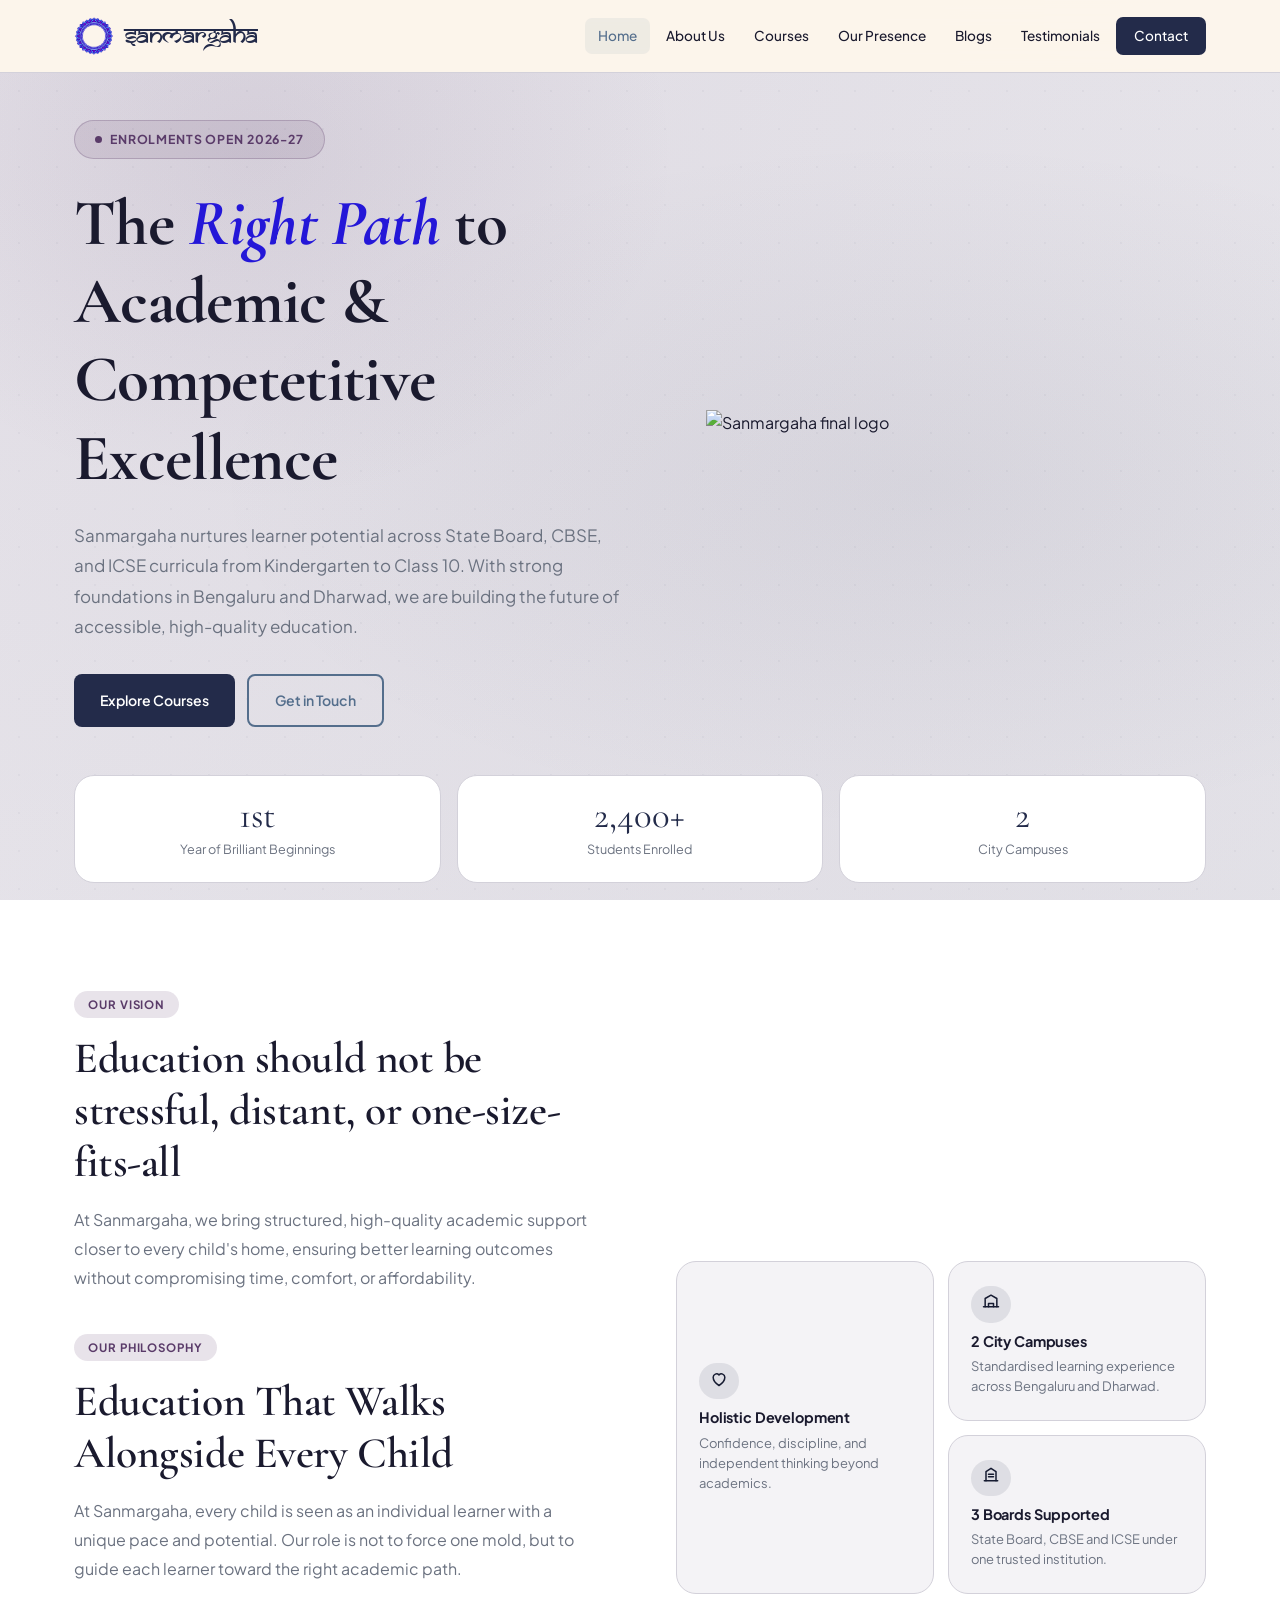
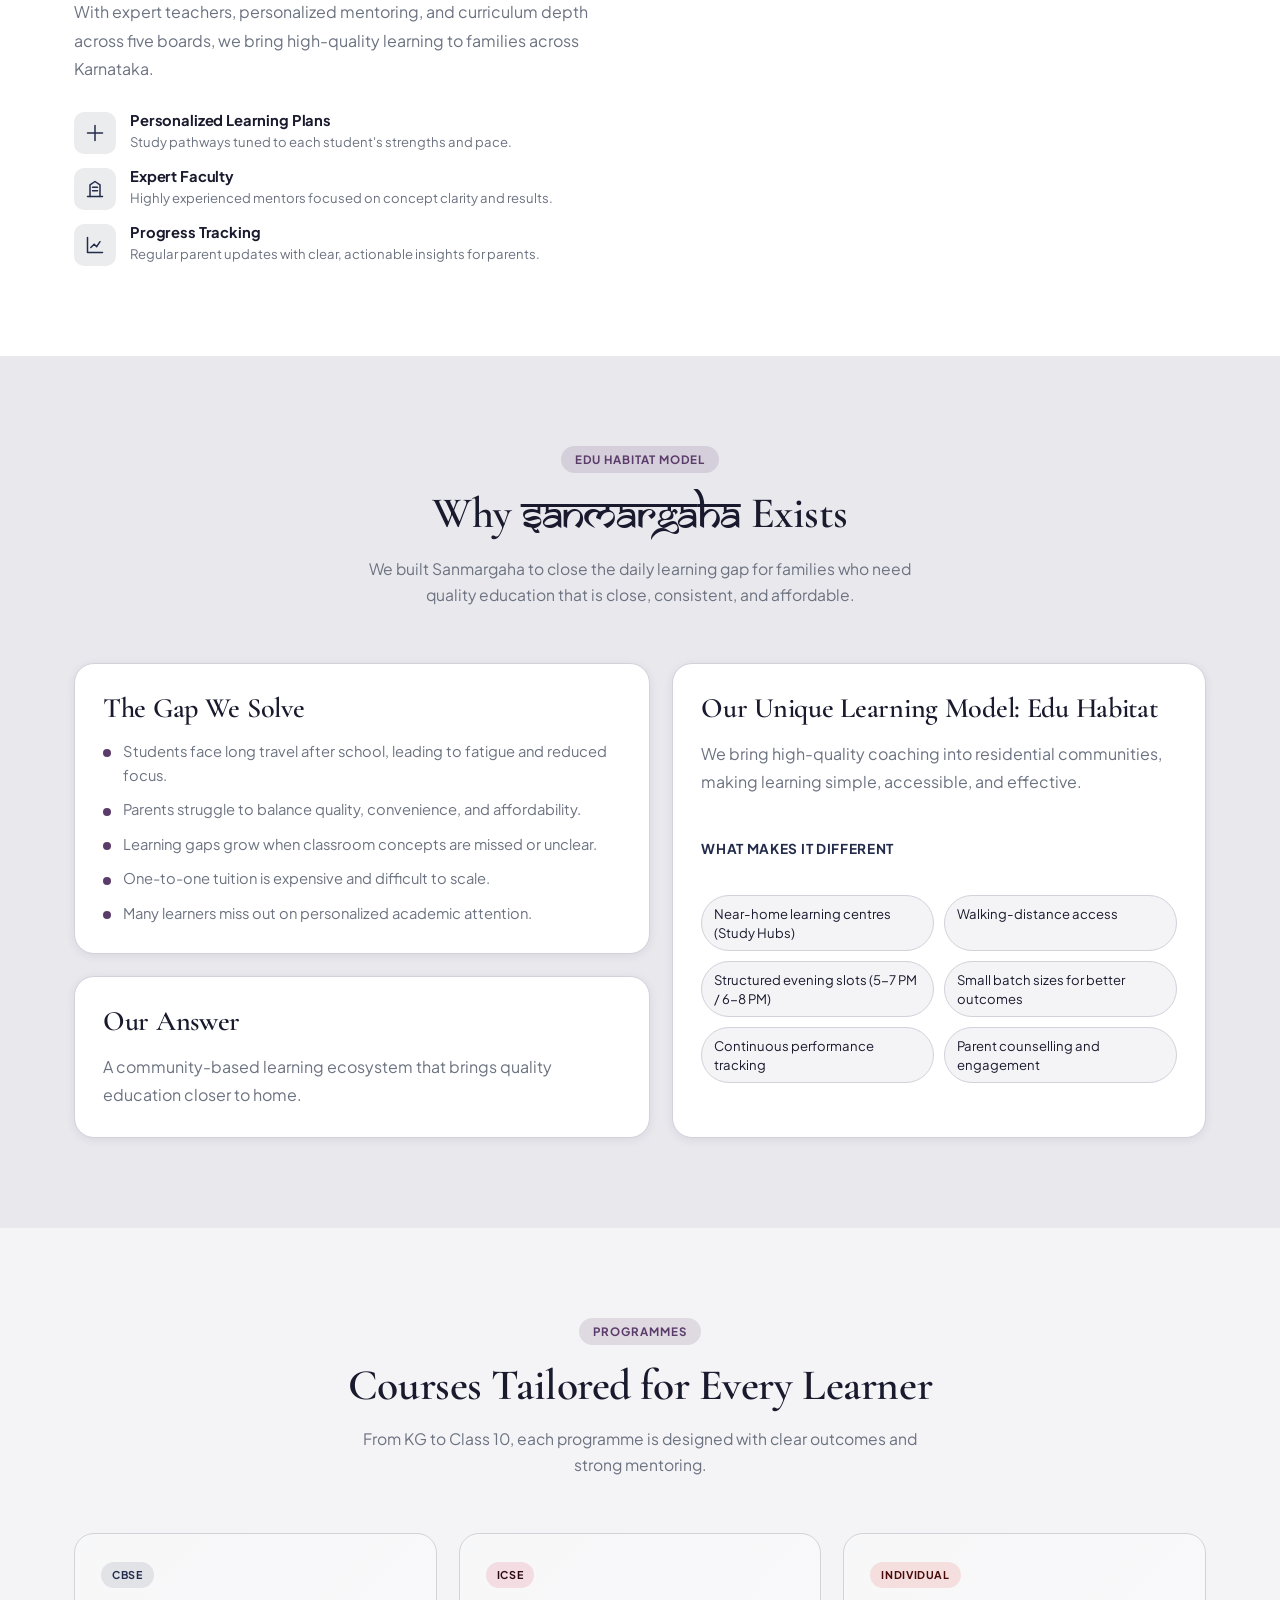
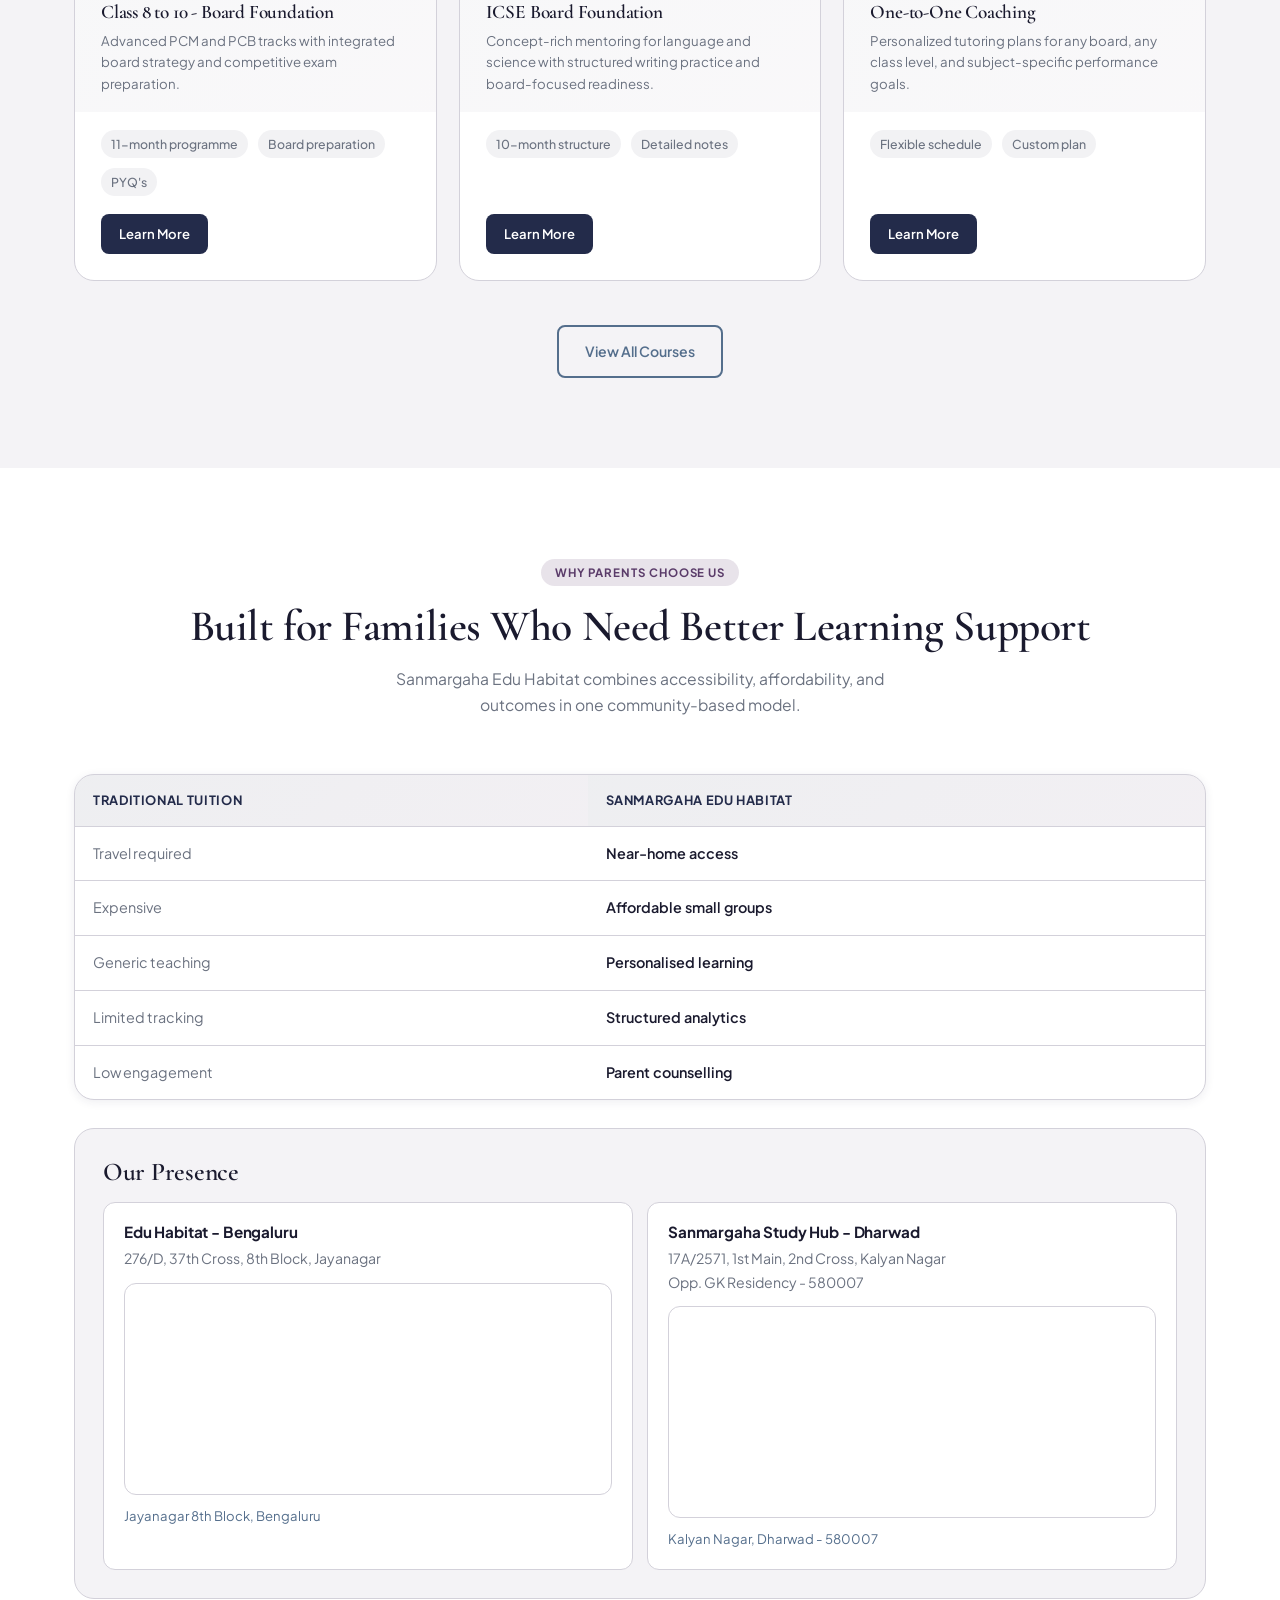
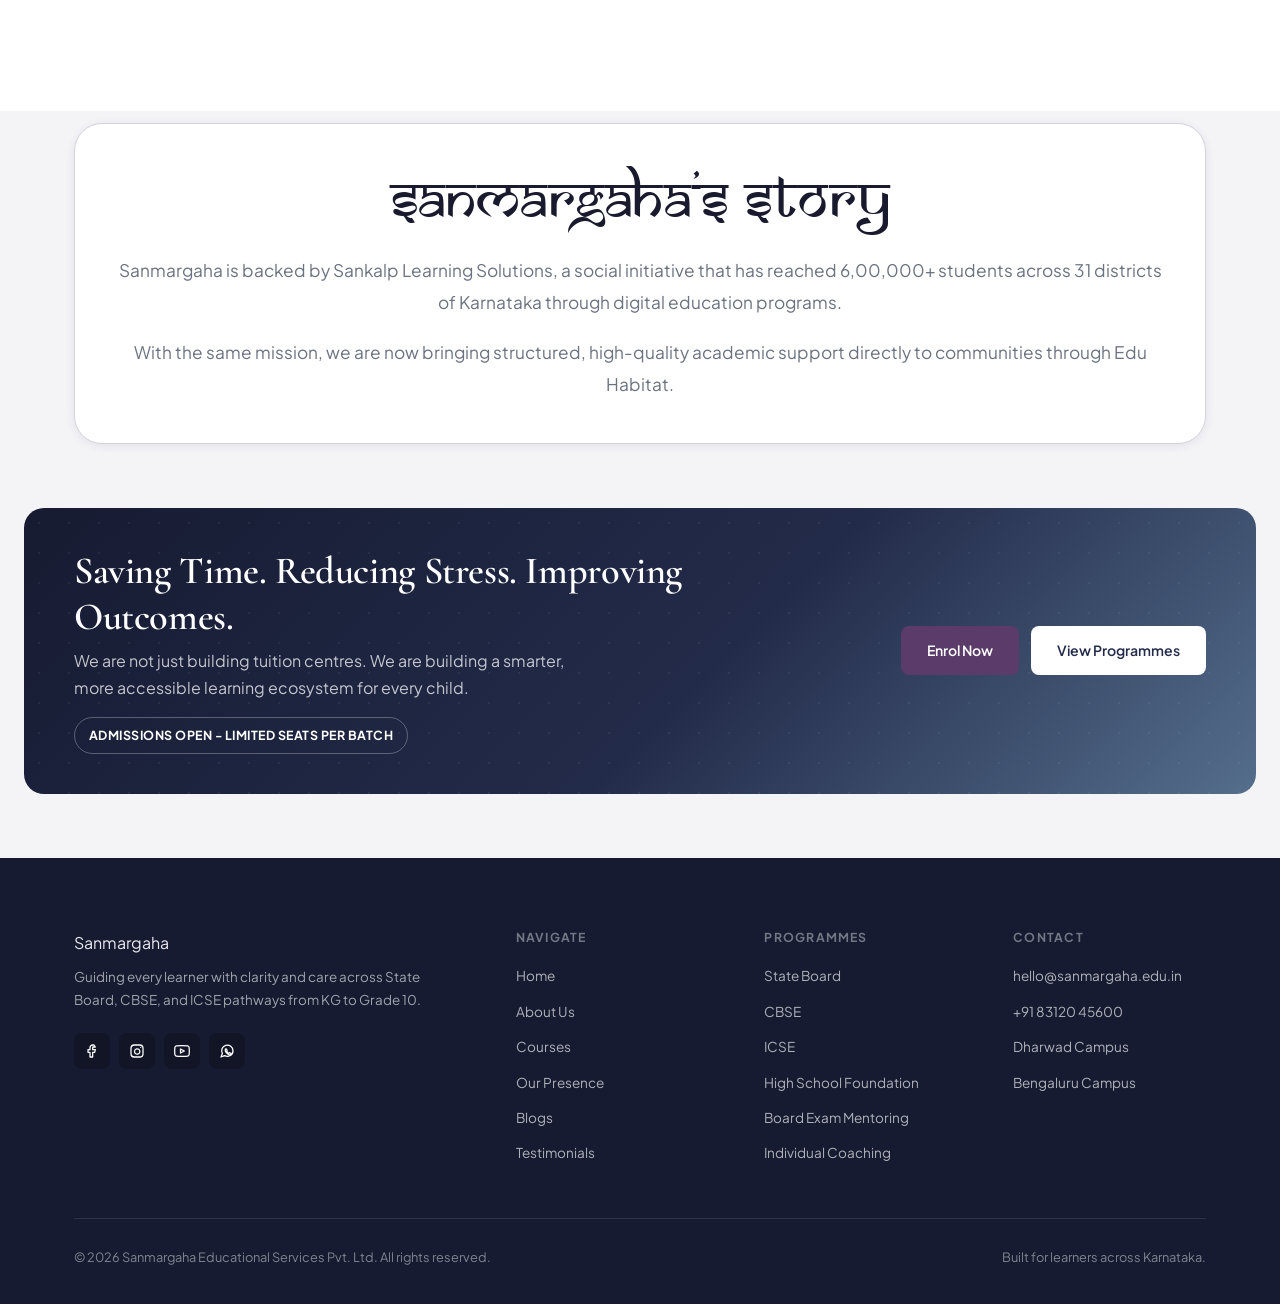
==== commit 0a6c4e52: "add real team, delete placeholder team" ====
--- a/index.html
+++ b/index.html
@@ -23,8 +23,8 @@
         <div class="hero-main">
           <div class="hero-content rv">
             <div class="hero-pill"><span class="dot"></span>Enrolments Open 2026-27</div>
-            <h1>The <em>Right Path</em> to Academic & Comptetitive Excellence</h1>
-            <p>Sanmargaha nurtures learner potential across State Board, CBSE, and ICSE curricula from Kindergarten to Class 10,  With strong foundations in Bengaluru and Dharwad, we are building the future of accessible, high-quality education.</p>
+            <h1>The <em>Right Path</em> to Academic & Competetitive Excellence</h1>
+            <p>Sanmargaha nurtures learner potential across State Board, CBSE, and ICSE curricula from Kindergarten to Class 10. With strong foundations in Bengaluru and Dharwad, we are building the future of accessible, high-quality education.</p>
 
             <div class="hero-btns">
               <a class="btn btn-p" href="courses.html">Explore Courses</a>
@@ -174,13 +174,13 @@
             <br>
             <h4>What Makes It Different</h4>
             <br>
-            <div class="eh-feature-grid">
-              <div class="eh-feature">Near-home learning centres (Study Hubs)</div>
-              <div class="eh-feature">Walking distance access</div>
-              <div class="eh-feature">Structured evening slots (5-7 PM / 6-8 PM)</div>
-              <div class="eh-feature">Small batch sizes for better outcomes</div>
-              <div class="eh-feature">Continuous performance tracking</div>
-              <div class="eh-feature">Parent counselling and engagement</div>
+            <div class="eh-pill-grid">
+              <div class="eh-pill">Near-home learning centres (Study Hubs)</div>
+              <div class="eh-pill">Walking-distance access</div>
+              <div class="eh-pill">Structured evening slots (5-7 PM / 6-8 PM)</div>
+              <div class="eh-pill">Small batch sizes for better outcomes</div>
+              <div class="eh-pill">Continuous performance tracking</div>
+              <div class="eh-pill">Parent counselling and engagement</div>
             </div>
           </article>
 
--- a/assets/css/styles.css
+++ b/assets/css/styles.css
@@ -7,14 +7,14 @@
 }
 
 :root {
-  --teal: #232b4a;
-  --teal-light: #546e8c;
-  --teal-dark: #161b31;
-  --sky: #2417d8 ;
-  --saffron: #5a3b69;
-  --saffron-dark: #3d264a;
-  --cream: #f4f3f6;
-  --cream-alt: #e9e8ed;
+  --navy: #232b4a;
+  --slate: #546e8c;
+  --navy-dark: #161b31;
+  --indigo: #2417d8;
+  --plum: #5a3b69;
+  --plum-dark: #3d264a;
+  --frost: #f4f3f6;
+  --frost-alt: #e9e8ed;
   --white: #ffffff;
   --text: #1a1a2e;
   --muted: #6b7280;
@@ -50,7 +50,7 @@
   background:
     radial-gradient(circle at 10% 0%, rgba(90, 59, 105, 0.1), transparent 35%),
     radial-gradient(circle at 90% 18%, rgba(35, 43, 74, 0.07), transparent 40%),
-    var(--cream);
+    var(--frost);
   line-height: 1.65;
   overflow-x: hidden;
 }
@@ -112,7 +112,7 @@
   left: 12px;
   top: -48px;
   z-index: 2000;
-  background: var(--teal-dark);
+  background: var(--navy-dark);
   color: #fff;
   padding: 10px 14px;
   border-radius: var(--radius-sm);
@@ -151,7 +151,7 @@
   letter-spacing: 0.08em;
   text-transform: uppercase;
   background: rgba(90, 59, 105, 0.14);
-  color: var(--saffron);
+  color: var(--plum);
   margin-bottom: 14px;
 }
 
@@ -179,7 +179,7 @@
   display: inline-flex;
   align-items: center;
   gap: 8px;
-  color: var(--teal-light);
+  color: var(--slate);
   font-size: 0.86rem;
   font-weight: 700;
 }
@@ -208,48 +208,48 @@
 }
 
 .btn-p {
-  background: var(--teal);
+  background: var(--navy);
   color: #fff;
 }
 
 .btn-p:hover {
   transform: translateY(-2px);
-  background: var(--teal-dark);
+  background: var(--navy-dark);
   box-shadow: 0 8px 20px rgba(35, 43, 74, 0.3);
 }
 
 .btn-s {
   background: transparent;
-  color: var(--teal-light);
-  border: 2px solid var(--teal-light);
+  color: var(--slate);
+  border: 2px solid var(--slate);
 }
 
 .btn-s:hover {
-  background: var(--teal-light);
+  background: var(--slate);
   color: #fff;
   transform: translateY(-2px);
   box-shadow: 0 8px 20px rgba(84, 110, 140, 0.3);
 }
 
 .btn-a {
-  background: var(--saffron);
+  background: var(--plum);
   color: #fff;
 }
 
 .btn-a:hover {
-  background: var(--saffron-dark);
+  background: var(--plum-dark);
   transform: translateY(-2px);
   box-shadow: 0 8px 20px rgba(90, 59, 105, 0.32);
 }
 
 .btn-w {
   background: #fff;
-  color: var(--teal);
+  color: var(--navy);
 }
 
 .btn-w:hover {
-  background: var(--cream);
-  color: var(--teal-light);
+  background: var(--frost);
+  color: var(--slate);
   transform: translateY(-2px);
 }
 
@@ -302,7 +302,7 @@
   font-size: 1.7rem;
   /* font-weight: 700; */
   letter-spacing: -0.02em;
-  color: var(--teal);
+  color: var(--navy);
 }
 
 .nav-links {
@@ -324,18 +324,23 @@
 
 .nav-links a:hover,
 .nav-links a.active {
-  background: rgba(84, 110, 140, 0.08); /* --teal-light based rgba */
-  color: var(--teal-light);
+  background: rgba(84, 110, 140, 0.08); /* --slate rgba */
+  color: var(--slate);
 }
 
 .nav-cta {
-  background: var(--teal);
+  background: var(--navy);
   color: #fff !important;
   padding: 8px 18px !important;
 }
 
 .nav-cta:hover {
-  background: var(--teal-dark) !important;
+  background: var(--navy-dark) !important;
+}
+
+.nav-links a.nav-cta.active {
+  background: var(--navy-dark) !important;
+  color: #fff !important;
 }
 
 .ham {
@@ -374,7 +379,7 @@
   position: fixed;
   inset: 72px 0 0 0;
   z-index: 1400;
-  background: var(--cream);
+  background: var(--frost);
   padding: 28px 24px;
   overflow-y: auto;
   transform: translateX(105%);
@@ -405,8 +410,8 @@
 
 .mob-menu ul a:hover,
 .mob-menu ul a.active {
-  background: rgba(84, 110, 140, 0.08); /* --teal-light */
-  color: var(--teal-light);
+  background: rgba(84, 110, 140, 0.08); /* --slate */
+  color: var(--slate);
 }
 
 .mob-menu-cta {
@@ -476,7 +481,7 @@
   border-radius: 999px;
   border: 1px solid rgba(90, 59, 105, 0.25);
   background: rgba(90, 59, 105, 0.11);
-  color: var(--saffron);
+  color: var(--plum);
   font-size: 0.77rem;
   letter-spacing: 0.07em;
   text-transform: uppercase;
@@ -493,7 +498,7 @@
   width: 7px;
   height: 7px;
   border-radius: 50%;
-  background: var(--saffron);
+  background: var(--plum);
   animation: blink 1.6s infinite;
 }
 
@@ -513,7 +518,7 @@
 }
 
 .hero h1 em {
-  color: var(--sky);
+  color: var(--indigo);
 }
 
 .hero p {
@@ -593,7 +598,7 @@
   font-size: 0.78rem;
   font-weight: 700;
   letter-spacing: 0.05em;
-  color: var(--teal-dark);
+  color: var(--navy-dark);
   background: rgba(35, 43, 74, 0.11);
   flex-shrink: 0;
 }
@@ -610,7 +615,7 @@
 }
 
 .h-card-big {
-  background: linear-gradient(135deg, var(--teal-dark), var(--teal));
+  background: linear-gradient(135deg, var(--navy-dark), var(--navy));
   color: #fff;
   padding: 28px;
 }
@@ -668,7 +673,7 @@
 
 .h-stat .n {
   font-family: "Cormorant Garamond", serif;
-  color: var(--teal);
+  color: var(--navy);
   font-size: 2.3rem;
   line-height: 1;
 }
@@ -717,7 +722,7 @@
 }
 
 .edu-habitat {
-  background: var(--cream-alt);
+  background: var(--frost-alt);
 }
 
 .eh-grid {
@@ -778,7 +783,7 @@
   width: 8px;
   height: 8px;
   border-radius: 50%;
-  background: var(--saffron);
+  background: var(--plum);
 }
 
 .eh-model h4 {
@@ -788,21 +793,21 @@
   font-weight: 700;
   letter-spacing: 0.05em;
   text-transform: uppercase;
-  color: var(--teal);
-}
-
-.eh-feature-grid {
+  color: var(--navy);
+}
+
+.eh-pill-grid {
   display: grid;
   grid-template-columns: repeat(2, minmax(0, 1fr));
   gap: 10px;
 }
 
-.eh-feature {
+.eh-pill {
   font-size: 0.82rem;
   color: var(--text);
   border-radius: 999px;
   border: 1px solid var(--border);
-  background: var(--cream);
+  background: var(--frost);
   padding: 8px 12px;
   line-height: 1.45;
 }
@@ -841,7 +846,7 @@
   height: 42px;
   border-radius: 10px;
   background: rgba(35, 43, 74, 0.09);
-  color: var(--teal);
+  color: var(--navy);
   display: inline-flex;
   align-items: center;
   justify-content: center;
@@ -882,7 +887,7 @@
 }
 
 .ov-card {
-  background: var(--cream);
+  background: var(--frost);
   border: 1px solid var(--border);
   border-radius: var(--radius);
   padding: 24px 22px;
@@ -905,7 +910,7 @@
 .ov-card .ico {
   margin-bottom: 10px;
   font-size: 0.8rem;
-  color: var(--teal-dark);
+  color: var(--navy-dark);
   background: rgba(35, 43, 74, 0.1);
   border-radius: 999px;
   width: max-content;
@@ -928,7 +933,7 @@
 }
 
 .courses-preview {
-  background: var(--cream);
+  background: var(--frost);
 }
 
 .why-choose {
@@ -959,7 +964,7 @@
 
 .wc-table thead th {
   background: linear-gradient(135deg, rgba(35, 43, 74, 0.08), rgba(90, 59, 105, 0.08));
-  color: var(--teal);
+  color: var(--navy);
   font-family: "Plus Jakarta Sans", sans-serif;
   font-size: 0.8rem;
   text-transform: uppercase;
@@ -986,7 +991,7 @@
 .wc-presence {
   border: 1px solid var(--border);
   border-radius: var(--radius-lg);
-  background: var(--cream);
+  background: var(--frost);
   padding: 28px;
   margin-bottom: 22px;
 }
@@ -1038,7 +1043,7 @@
 .wc-map-note {
   margin-top: 10px !important;
   font-size: 0.82rem !important;
-  color: var(--teal-light) !important;
+  color: var(--slate) !important;
 }
 
 .wc-story {
@@ -1158,7 +1163,7 @@
 
 .b-cbse {
   background: rgba(35, 43, 74, 0.1);
-  color: var(--teal);
+  color: var(--navy);
 }
 
 .b-icse {
@@ -1184,7 +1189,7 @@
 .cta-banner {
   position: relative;
   overflow: hidden;
-  background: linear-gradient(135deg, var(--teal-dark) 0%, var(--teal) 56%, var(--teal-light) 100%);
+  background: linear-gradient(135deg, var(--navy-dark) 0%, var(--navy) 56%, var(--slate) 100%);
 }
 
 .cta-banner::before {
@@ -1301,7 +1306,7 @@
   justify-content: center;
   border-radius: 999px;
   background: rgba(35, 43, 74, 0.1);
-  color: var(--teal);
+  color: var(--navy);
   padding: 6px 12px;
   margin-bottom: 8px;
   font-size: 0.73rem;
@@ -1325,13 +1330,20 @@
 }
 
 .team-grid {
-  display: grid;
-  grid-template-columns: repeat(3, 1fr);
-  gap: 22px;
+  display: flex;
+  flex-wrap: wrap;
+  gap: 18px;
+  justify-content: center;
+}
+
+.team-grid > .tc {
+  flex: 0 1 256px;
+  max-width: min(256px, 100%);
+  box-sizing: border-box;
 }
 
 .tc {
-  background: var(--cream);
+  background: var(--frost);
   border: 1px solid var(--border);
   border-radius: var(--radius-lg);
   overflow: hidden;
@@ -1340,34 +1352,52 @@
 }
 
 .tc:hover {
-  transform: translateY(-6px);
+  transform: translateY(-5px);
   box-shadow: var(--shadow-lg);
 }
 
 .tc-img {
-  height: 170px;
+  height: 224px;
   display: flex;
   align-items: center;
   justify-content: center;
   background: linear-gradient(135deg, rgba(35, 43, 74, 0.08), rgba(90, 59, 105, 0.08));
+  position: relative;
+  overflow: hidden;
+}
+
+.tc-img img.tc-photo {
+  width: 100%;
+  height: 100%;
+  object-fit: cover;
+  display: block;
+}
+
+.tc-img img.tc-photo[src=""],
+.tc-img img.tc-photo:not([src]) {
+  display: none;
+}
+
+.tc-img:has(img.tc-photo[src]:not([src=""])) .tc-fallback {
+  display: none;
 }
 
 .av {
-  width: 88px;
-  height: 88px;
+  width: 70px;
+  height: 70px;
   border-radius: 999px;
   color: #fff;
   display: inline-flex;
   align-items: center;
   justify-content: center;
   font-family: "Cormorant Garamond", serif;
-  font-size: 1.88rem;
+  font-size: 1.5rem;
   font-weight: 700;
   box-shadow: var(--shadow-md);
 }
 
 .av-t {
-  background: linear-gradient(135deg, var(--teal), var(--teal-light));
+  background: linear-gradient(135deg, var(--navy), var(--slate));
 }
 
 .av-s {
@@ -1391,95 +1421,44 @@
 }
 
 .tc-body {
-  padding: 22px;
+  padding: 18px;
 }
 
 .tc-body h3 {
-  font-size: 1.16rem;
+  font-size: 0.93rem;
   margin-bottom: 3px;
 }
 
 .tc-role {
-  color: var(--saffron);
-  font-size: 0.76rem;
+  color: var(--plum);
+  font-size: 0.61rem;
   font-weight: 700;
   letter-spacing: 0.06em;
   text-transform: uppercase;
-  margin-bottom: 10px;
+  margin-bottom: 8px;
 }
 
 .tc-body p {
   margin: 0;
-  font-size: 0.82rem;
+  font-size: 0.66rem;
   line-height: 1.6;
 }
 
 .fac-sec {
-  background: var(--cream);
+  background: var(--frost);
 }
 
 .fac-grid {
-  display: grid;
-  grid-template-columns: repeat(4, 1fr);
+  display: flex;
+  flex-wrap: wrap;
   gap: 18px;
-}
-
-.fc {
-  background: #fff;
-  border: 1px solid var(--border);
-  border-radius: var(--radius);
-  padding: 22px 18px;
-  text-align: center;
-  transition: var(--ease);
-}
-
-.fc:hover {
-  transform: translateY(-4px);
-  box-shadow: var(--shadow-md);
-}
-
-.fav {
-  width: 66px;
-  height: 66px;
-  border-radius: 999px;
-  margin: 0 auto 10px;
-  color: #fff;
-  display: inline-flex;
-  align-items: center;
   justify-content: center;
-  font-family: "Cormorant Garamond", serif;
-  font-size: 1.3rem;
-  font-weight: 700;
-}
-
-.fc h4 {
-  font-family: "Plus Jakarta Sans", sans-serif;
-  font-size: 0.9rem;
-  margin-bottom: 3px;
-}
-
-.fc .sub {
-  color: var(--teal);
-  font-size: 0.74rem;
-  font-weight: 700;
-  text-transform: uppercase;
-  letter-spacing: 0.05em;
-  margin-bottom: 7px;
-}
-
-.fc p {
-  font-size: 0.78rem;
-}
-
-.fc .exp {
-  display: inline-block;
-  margin-top: 10px;
-  padding: 3px 10px;
-  border-radius: 999px;
-  color: var(--teal);
-  background: rgba(35, 43, 74, 0.07);
-  font-size: 0.72rem;
-  font-weight: 600;
+}
+
+.fac-grid > .tc {
+  flex: 0 1 256px;
+  max-width: min(256px, 100%);
+  box-sizing: border-box;
 }
 
 .filter-sec {
@@ -1520,8 +1499,8 @@
 .fbtn:hover,
 .fbtn.active {
   color: #fff;
-  border-color: var(--teal);
-  background: var(--teal);
+  border-color: var(--navy);
+  background: var(--navy);
 }
 
 .fdiv {
@@ -1541,7 +1520,7 @@
   border-radius: var(--radius-lg);
   border: 1px solid var(--border);
   overflow: hidden;
-  background: var(--cream);
+  background: var(--frost);
   display: flex;
   flex-direction: column;
   transition: var(--ease);
@@ -1623,7 +1602,7 @@
   grid-template-columns: 1fr auto;
   align-items: center;
   gap: 36px;
-  background: linear-gradient(135deg, var(--teal-dark), var(--teal));
+  background: linear-gradient(135deg, var(--navy-dark), var(--navy));
 }
 
 .ind-card h3 {
@@ -1735,7 +1714,7 @@
 
 .lc-ltag {
   display: block;
-  color: var(--saffron);
+  color: var(--plum);
   font-size: 0.73rem;
   font-weight: 700;
   text-transform: uppercase;
@@ -1753,7 +1732,7 @@
 }
 
 .lc-info svg {
-  color: var(--teal);
+  color: var(--navy);
   margin-top: 2px;
   flex-shrink: 0;
 }
@@ -1809,7 +1788,7 @@
   width: 36px;
   height: 36px;
   border: 3px solid var(--border);
-  border-top-color: var(--teal);
+  border-top-color: var(--navy);
   border-radius: 50%;
   margin-bottom: 12px;
   animation: spin 0.8s linear infinite;
@@ -1987,8 +1966,8 @@
 
 .map-stat-card.hero {
   color: #fff;
-  background: linear-gradient(135deg, var(--teal), var(--teal-dark));
-  border-color: var(--teal);
+  background: linear-gradient(135deg, var(--navy), var(--navy-dark));
+  border-color: var(--navy);
 }
 
 .map-stat-num {
@@ -1996,7 +1975,7 @@
   font-size: 2rem;
   line-height: 1;
   margin-bottom: 4px;
-  color: var(--teal);
+  color: var(--navy);
 }
 
 .map-stat-card.hero .map-stat-num {
@@ -2038,7 +2017,7 @@
 }
 
 .top-dist-card strong {
-  color: var(--teal);
+  color: var(--navy);
   font-size: 1.06rem;
   font-family: "Cormorant Garamond", serif;
 }
@@ -2156,7 +2135,7 @@
   display: inline-flex;
   gap: 6px;
   align-items: center;
-  color: var(--teal);
+  color: var(--navy);
   font-size: 0.83rem;
   font-weight: 700;
 }
@@ -2215,7 +2194,7 @@
 }
 
 .tstars {
-  color: var(--saffron);
+  color: var(--plum);
   font-size: 0.82rem;
   font-weight: 600;
   letter-spacing: 1px;
@@ -2273,7 +2252,7 @@
   text-align: center;
   border-radius: var(--radius-lg);
   padding: 48px;
-  background: linear-gradient(135deg, var(--teal-dark), var(--teal));
+  background: linear-gradient(135deg, var(--navy-dark), var(--navy));
 }
 
 .tes-banner h2 {
@@ -2319,7 +2298,7 @@
   height: 46px;
   border-radius: 11px;
   background: rgba(35, 43, 74, 0.08);
-  color: var(--teal);
+  color: var(--navy);
   display: inline-flex;
   align-items: center;
   justify-content: center;
@@ -2379,7 +2358,7 @@
   width: 100%;
   border-radius: var(--radius-sm);
   border: 1.5px solid var(--border);
-  background: var(--cream);
+  background: var(--frost);
   color: var(--text);
   padding: 13px 15px;
   font-size: 0.93rem;
@@ -2394,7 +2373,7 @@
 }
 
 .fc-inp:focus {
-  border-color: var(--teal);
+  border-color: var(--navy);
   background: #fff;
   box-shadow: 0 0 0 3px rgba(35, 43, 74, 0.09);
 }
@@ -2429,7 +2408,7 @@
 }
 
 .form-ok h3 {
-  color: var(--teal);
+  color: var(--navy);
   margin-bottom: 10px;
 }
 
@@ -2438,7 +2417,7 @@
 }
 
 footer {
-  background: var(--teal-dark);
+  background: var(--navy-dark);
   color: #fff;
   padding: 72px 0 36px;
 }
@@ -2454,7 +2433,7 @@
 .ft-brand .logo {
   display: inline-block;
   margin-bottom: 14px;
-  color: var(--cream-alt);
+  color: var(--frost-alt);
 }
 
 .ft-brand p {
@@ -2496,7 +2475,7 @@
 }
 
 .soc-btn:hover {
-  background: var(--saffron);
+  background: var(--plum);
   color: #fff;
 }
 
@@ -2524,7 +2503,7 @@
 }
 
 .ft-links a:hover {
-  color: var(--saffron);
+  color: var(--plum);
 }
 
 .ft-bottom {
@@ -2550,7 +2529,7 @@
   height: 42px;
   border: none;
   border-radius: 50%;
-  background: var(--teal);
+  background: var(--navy);
   color: #fff;
   font-size: 1rem;
   box-shadow: var(--shadow-md);
@@ -2643,7 +2622,6 @@
   }
 
   .cp-grid,
-  .team-grid,
   .loc-grid,
   .bl-grid,
   .tes-grid,
@@ -2651,10 +2629,6 @@
     grid-template-columns: repeat(2, 1fr);
   }
 
-  .fac-grid {
-    grid-template-columns: repeat(2, 1fr);
-  }
-
   .wc-pres-grid {
     grid-template-columns: 1fr;
   }
@@ -2704,7 +2678,6 @@
   }
 
   .cp-grid,
-  .team-grid,
   .loc-grid,
   .bl-grid,
   .tes-grid,
@@ -2712,10 +2685,6 @@
     grid-template-columns: 1fr;
   }
 
-  .fac-grid {
-    grid-template-columns: repeat(2, 1fr);
-  }
-
   .ft-grid {
     grid-template-columns: 1fr;
     gap: 28px;
@@ -2766,7 +2735,7 @@
     grid-template-columns: 1fr 1fr;
   }
 
-  .eh-feature-grid {
+  .eh-pill-grid {
     grid-template-columns: 1fr;
   }
 
@@ -2788,7 +2757,6 @@
     padding: 0 16px;
   }
 
-  .fac-grid,
   .ab-vals,
   .h-stats,
   .c-full-grid {
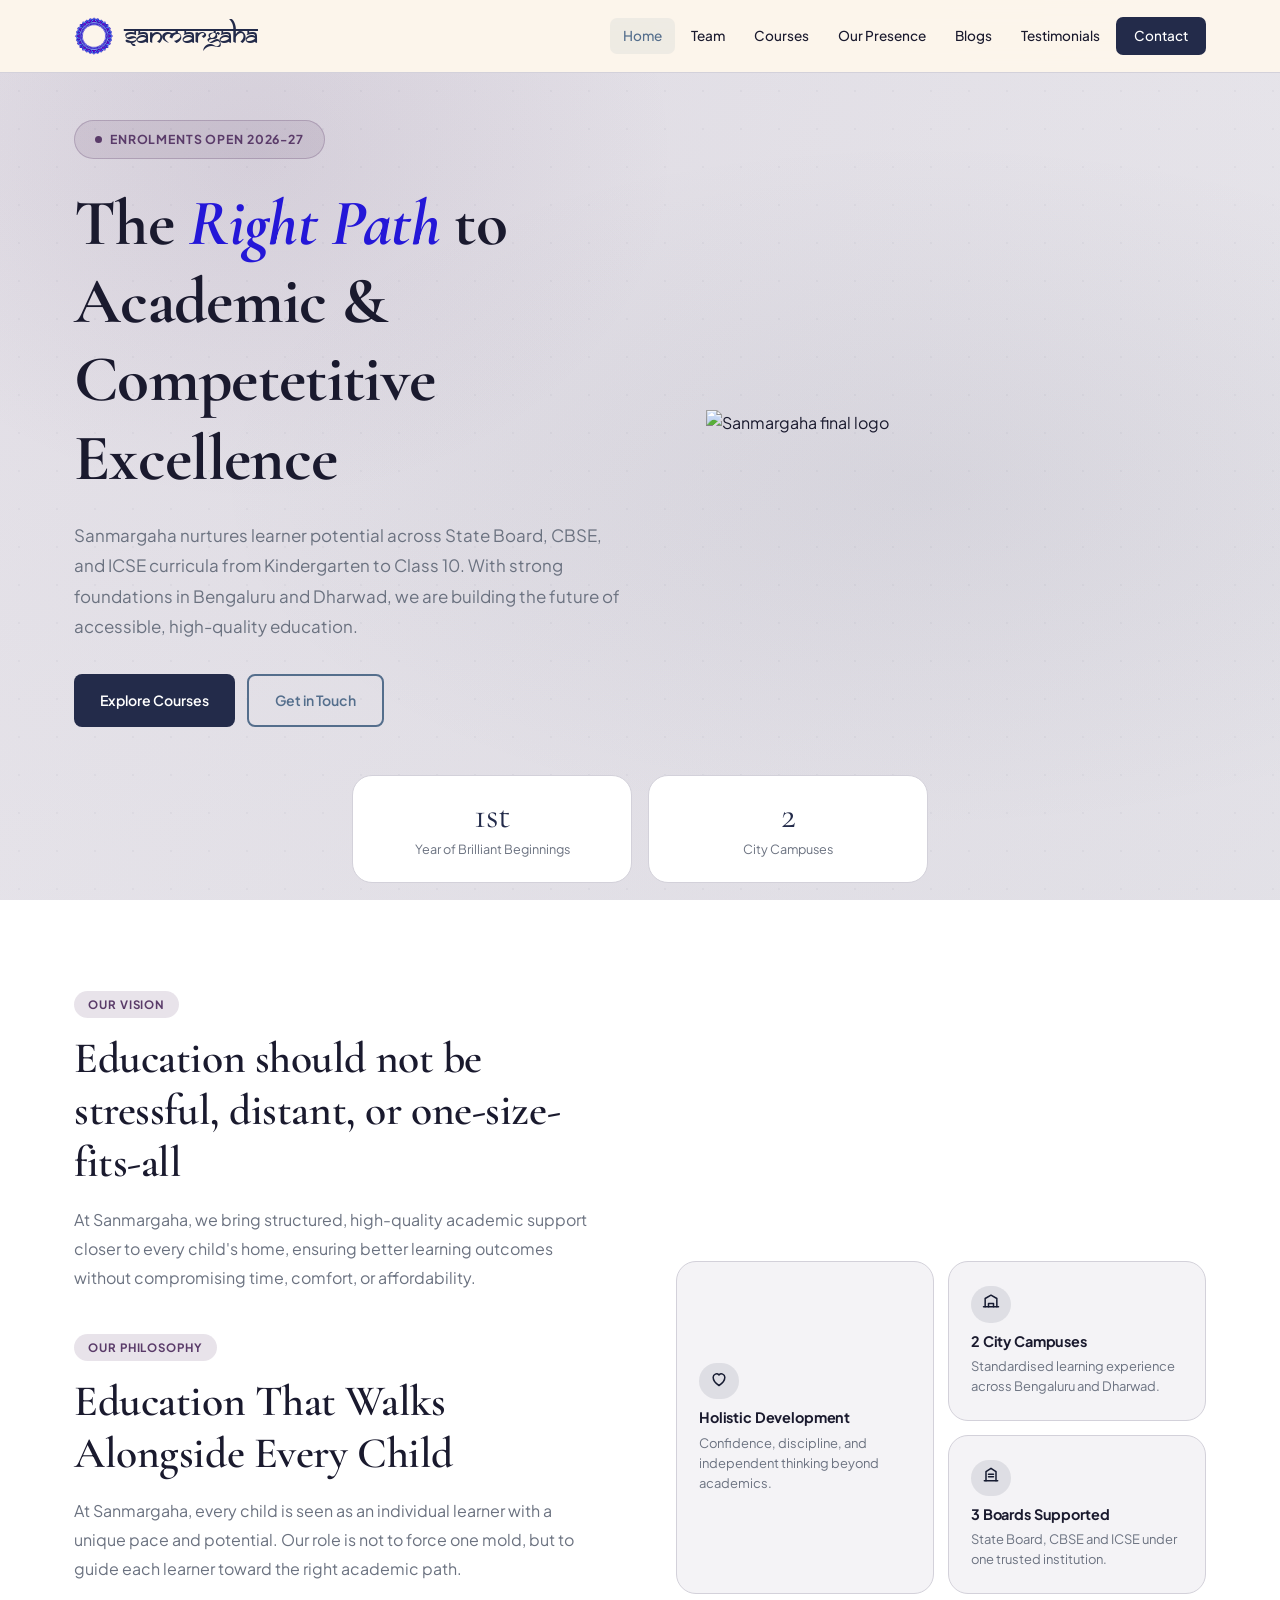
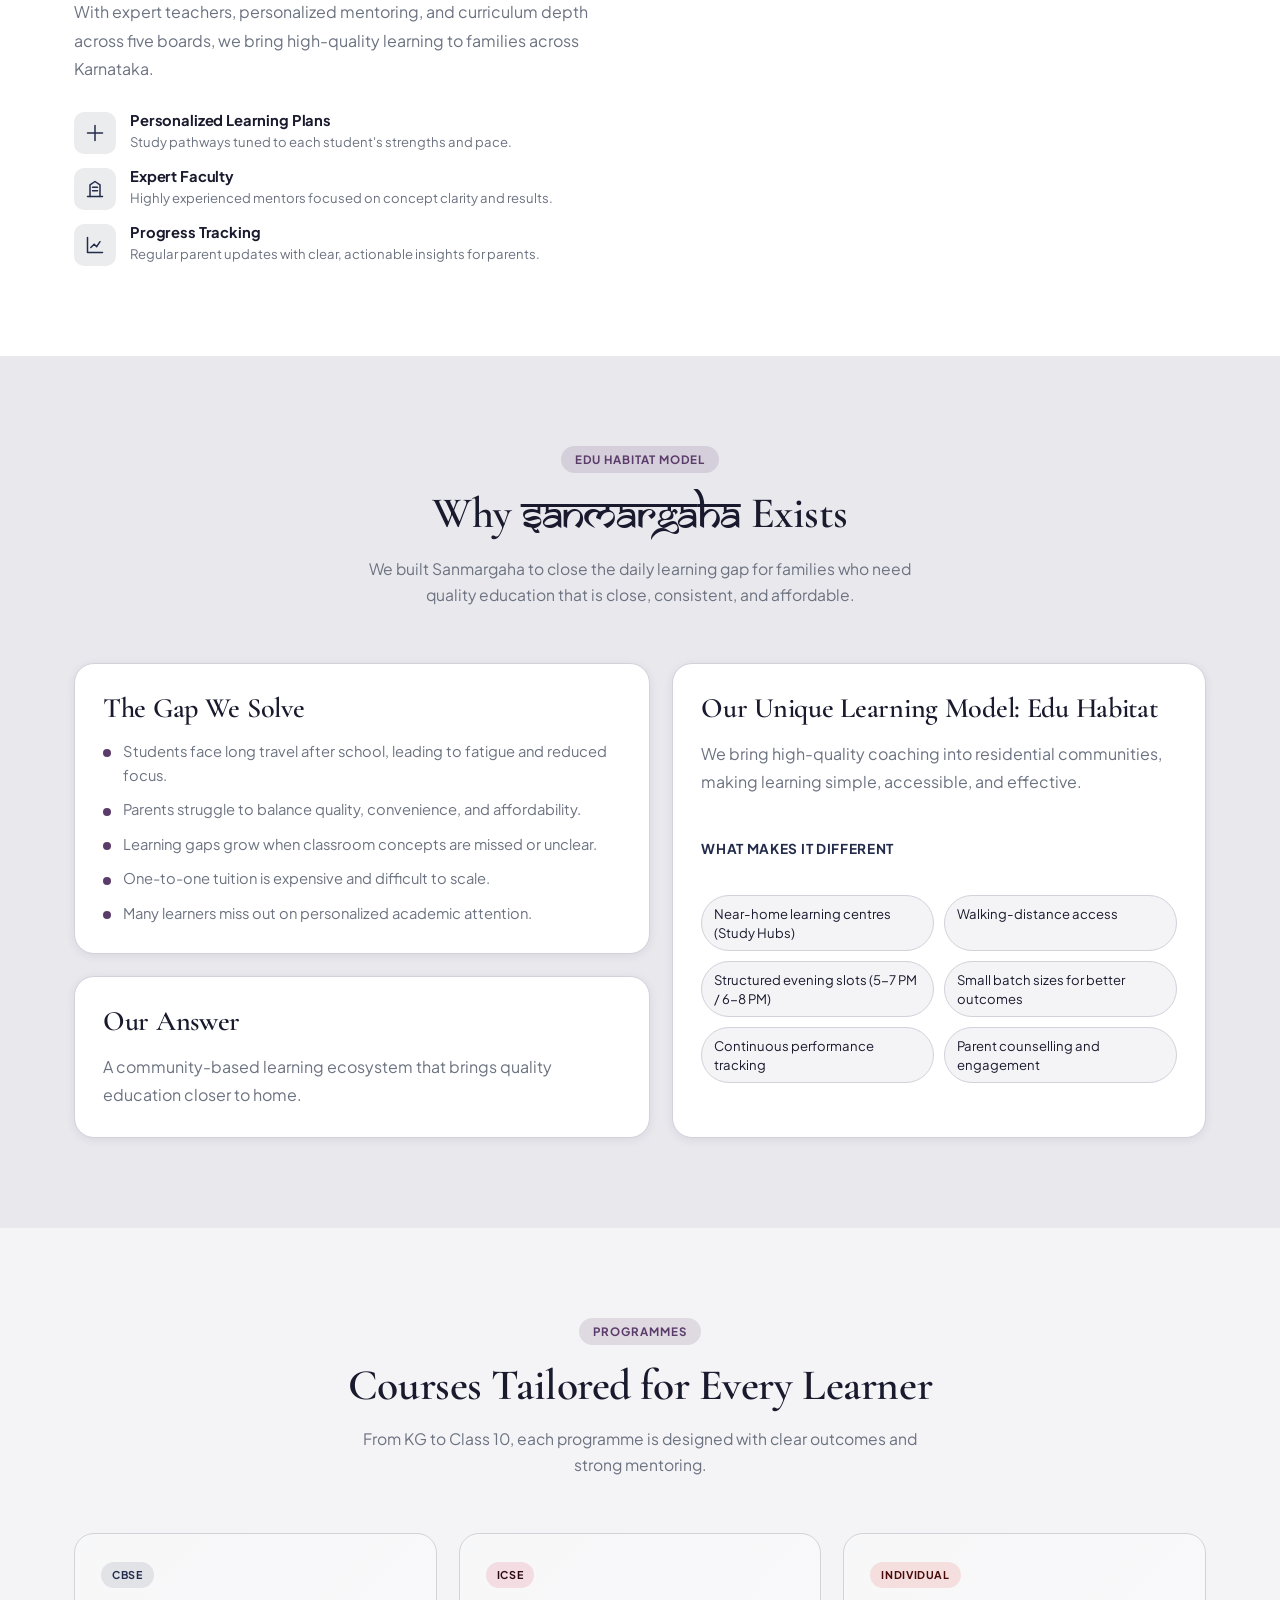
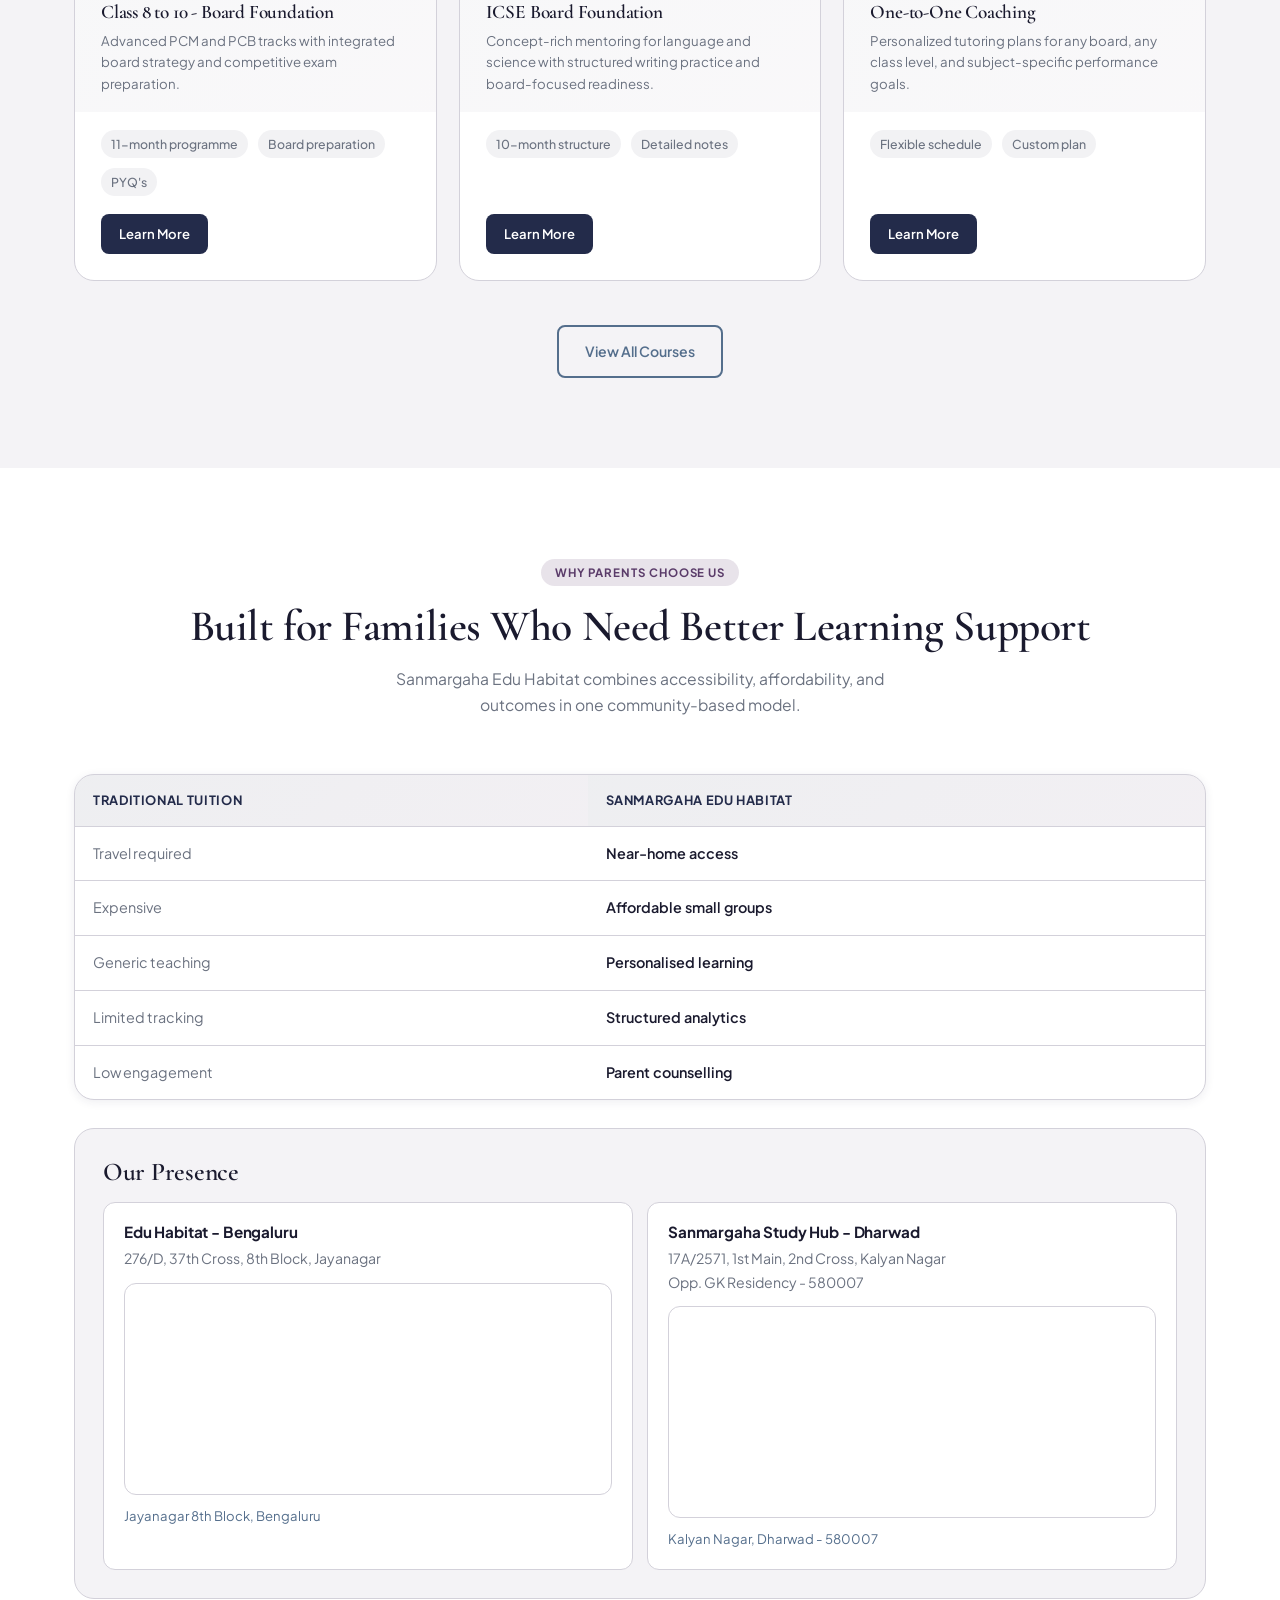
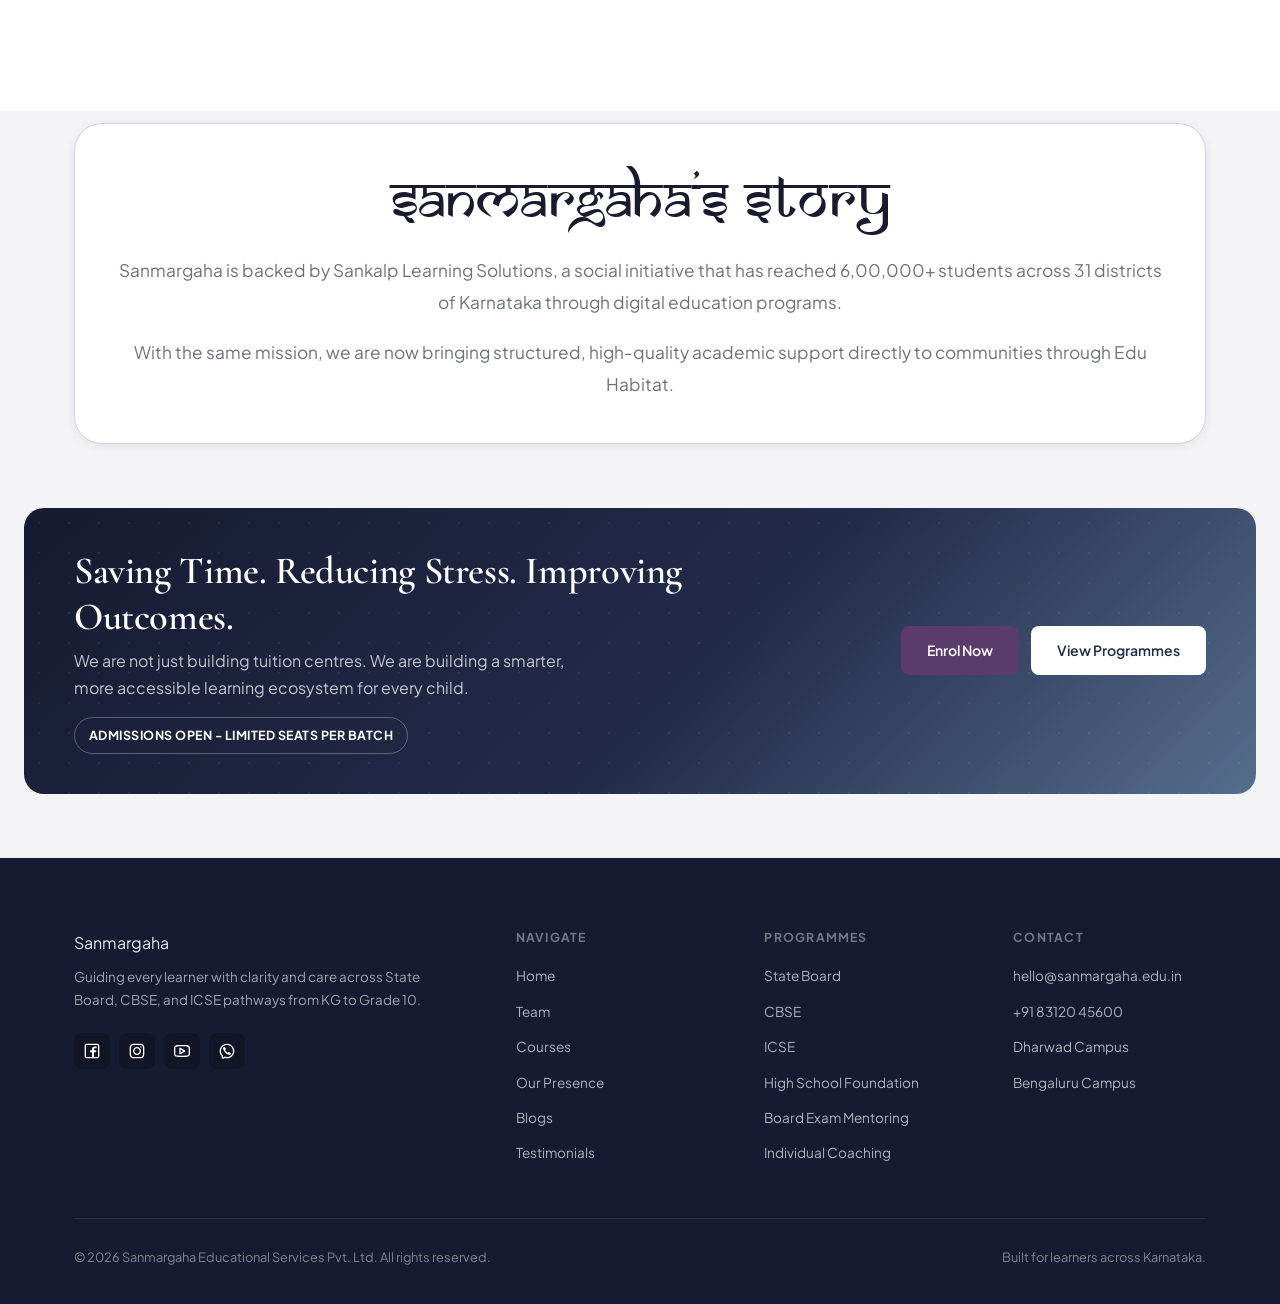
==== commit 9653869b: "remove 2400 students div from index.html" ====
--- a/index.html
+++ b/index.html
@@ -41,10 +41,6 @@
           <div class="h-stat rv">
             <div class="n" data-count="1" data-suffix="st">0</div>
             <div class="l">Year of Brilliant Beginnings</div>
-          </div>
-          <div class="h-stat rv d1">
-            <div class="n" data-count="2400" data-suffix="+">0</div>
-            <div class="l">Students Enrolled</div>
           </div>
           <div class="h-stat rv d2">
             <div class="n" data-count="2">0</div>
--- a/assets/css/styles.css
+++ b/assets/css/styles.css
@@ -643,8 +643,10 @@
 
 .h-stats {
   margin-top: 40px;
-  display: grid;
-  grid-template-columns: repeat(3, 1fr);
+  display: flex;
+  flex-wrap: wrap;
+  justify-content: center;
+  align-items: stretch;
   gap: 12px;
 }
 
@@ -660,6 +662,8 @@
   text-align: center;
   padding: 20px 16px;
   transition: var(--ease);
+  flex: 1 1 220px;
+  max-width: min(280px, 100%);
 }
 
 body[data-page="home"] .h-stat {
@@ -2464,14 +2468,11 @@
   transition: var(--ease);
 }
 
-.soc-btn svg {
+.soc-btn img {
   width: 16px;
   height: 16px;
-  fill: none;
-  stroke: currentColor;
-  stroke-width: 1.9;
-  stroke-linecap: round;
-  stroke-linejoin: round;
+  display: block;
+  object-fit: contain;
 }
 
 .soc-btn:hover {
@@ -2669,14 +2670,6 @@
     display: block;
   }
 
-  .h-stats {
-    grid-template-columns: 1fr 1fr;
-  }
-
-  .h-stats .h-stat:last-child {
-    grid-column: span 2;
-  }
-
   .cp-grid,
   .loc-grid,
   .bl-grid,
@@ -2758,13 +2751,19 @@
   }
 
   .ab-vals,
-  .h-stats,
   .c-full-grid {
     grid-template-columns: 1fr;
   }
 
-  .h-stats .h-stat:last-child {
-    grid-column: auto;
+  .h-stats {
+    flex-direction: column;
+    align-items: center;
+  }
+
+  .h-stats .h-stat {
+    flex: 0 1 auto;
+    width: min(100%, 320px);
+    max-width: 100%;
   }
 
   .ind-card {
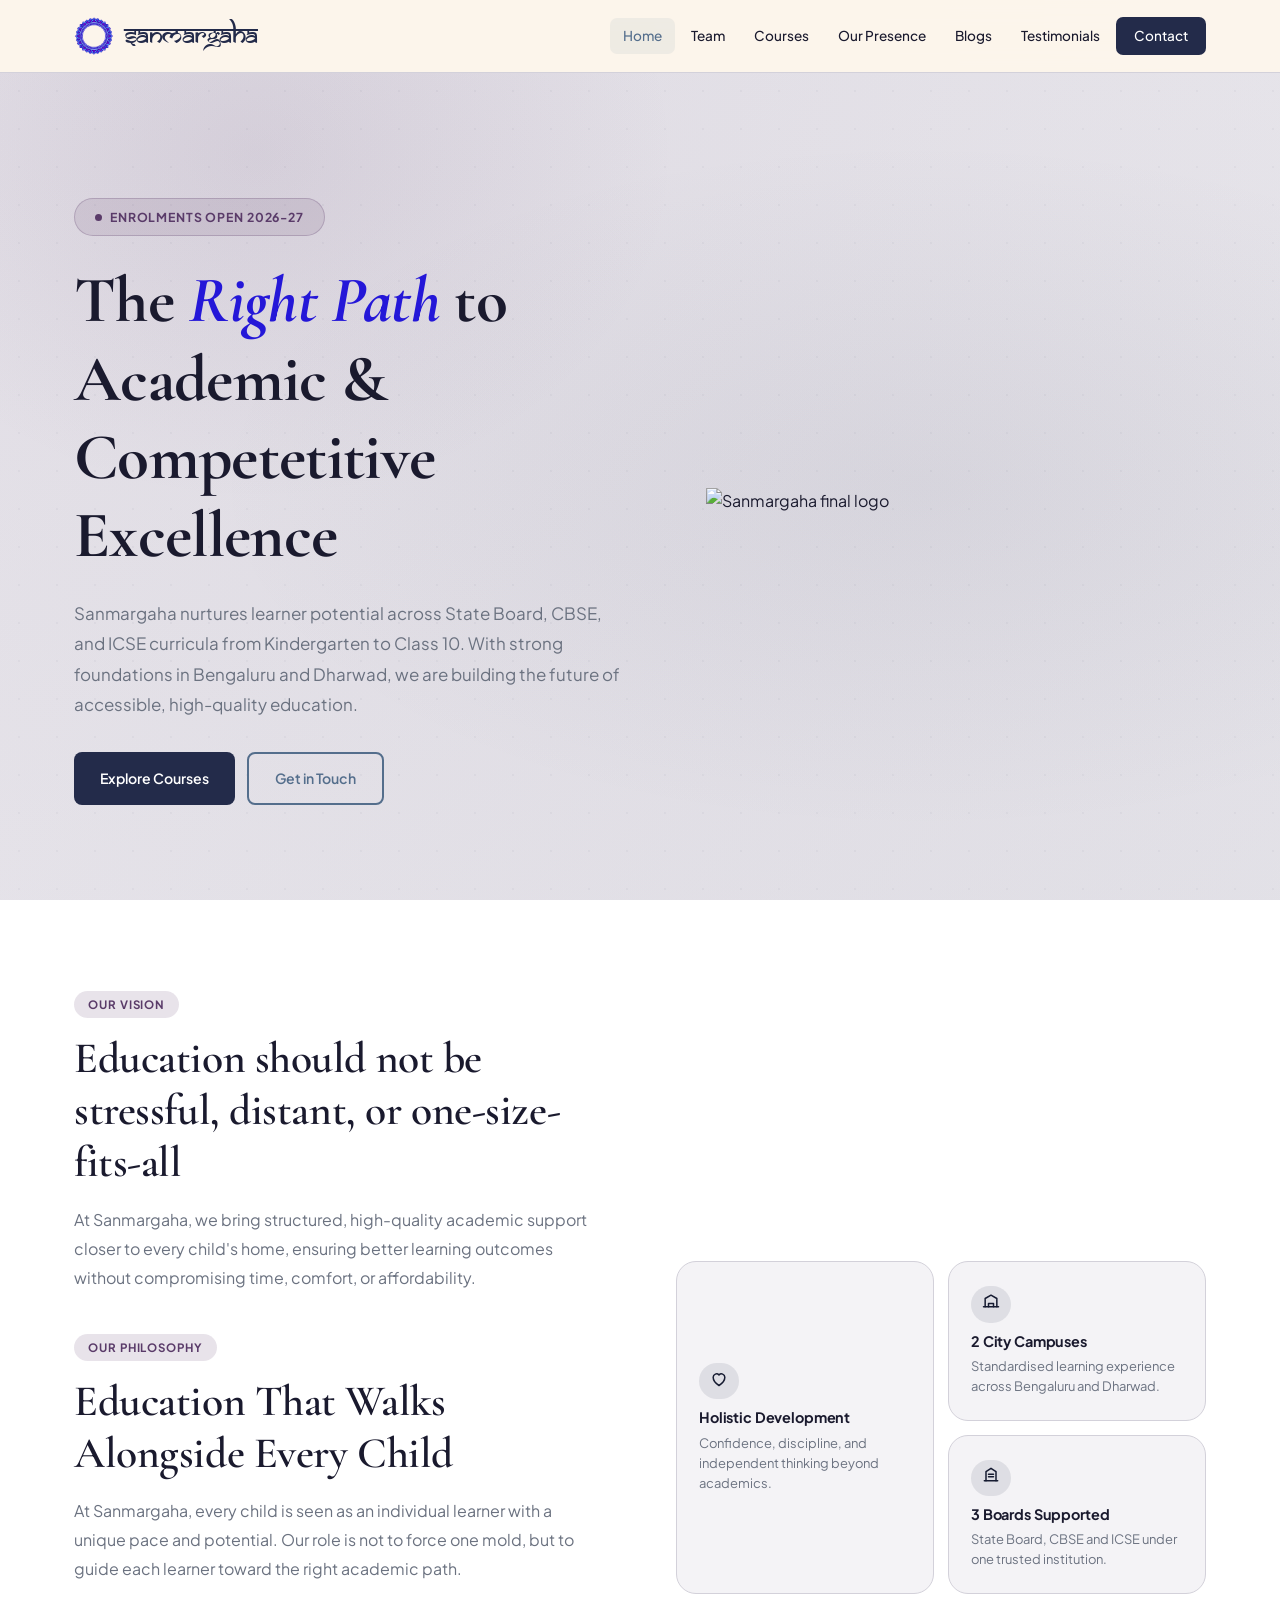
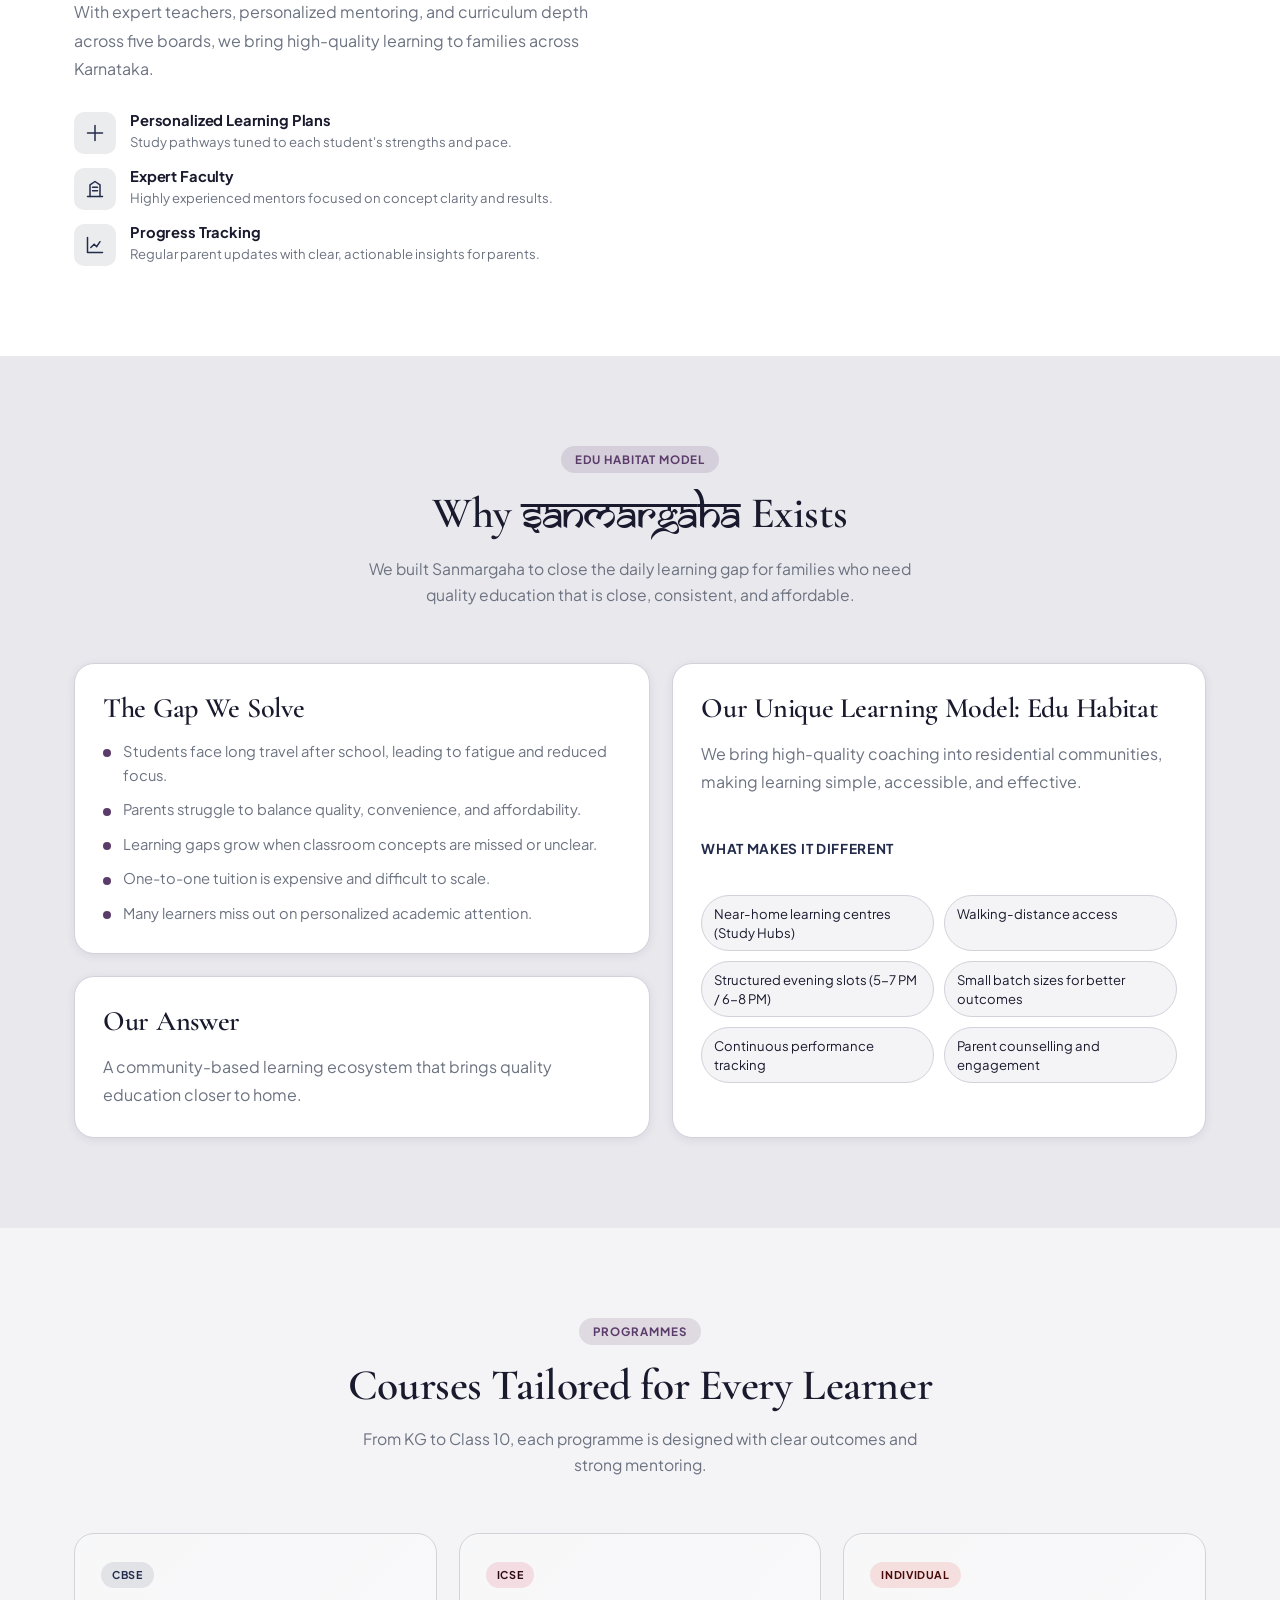
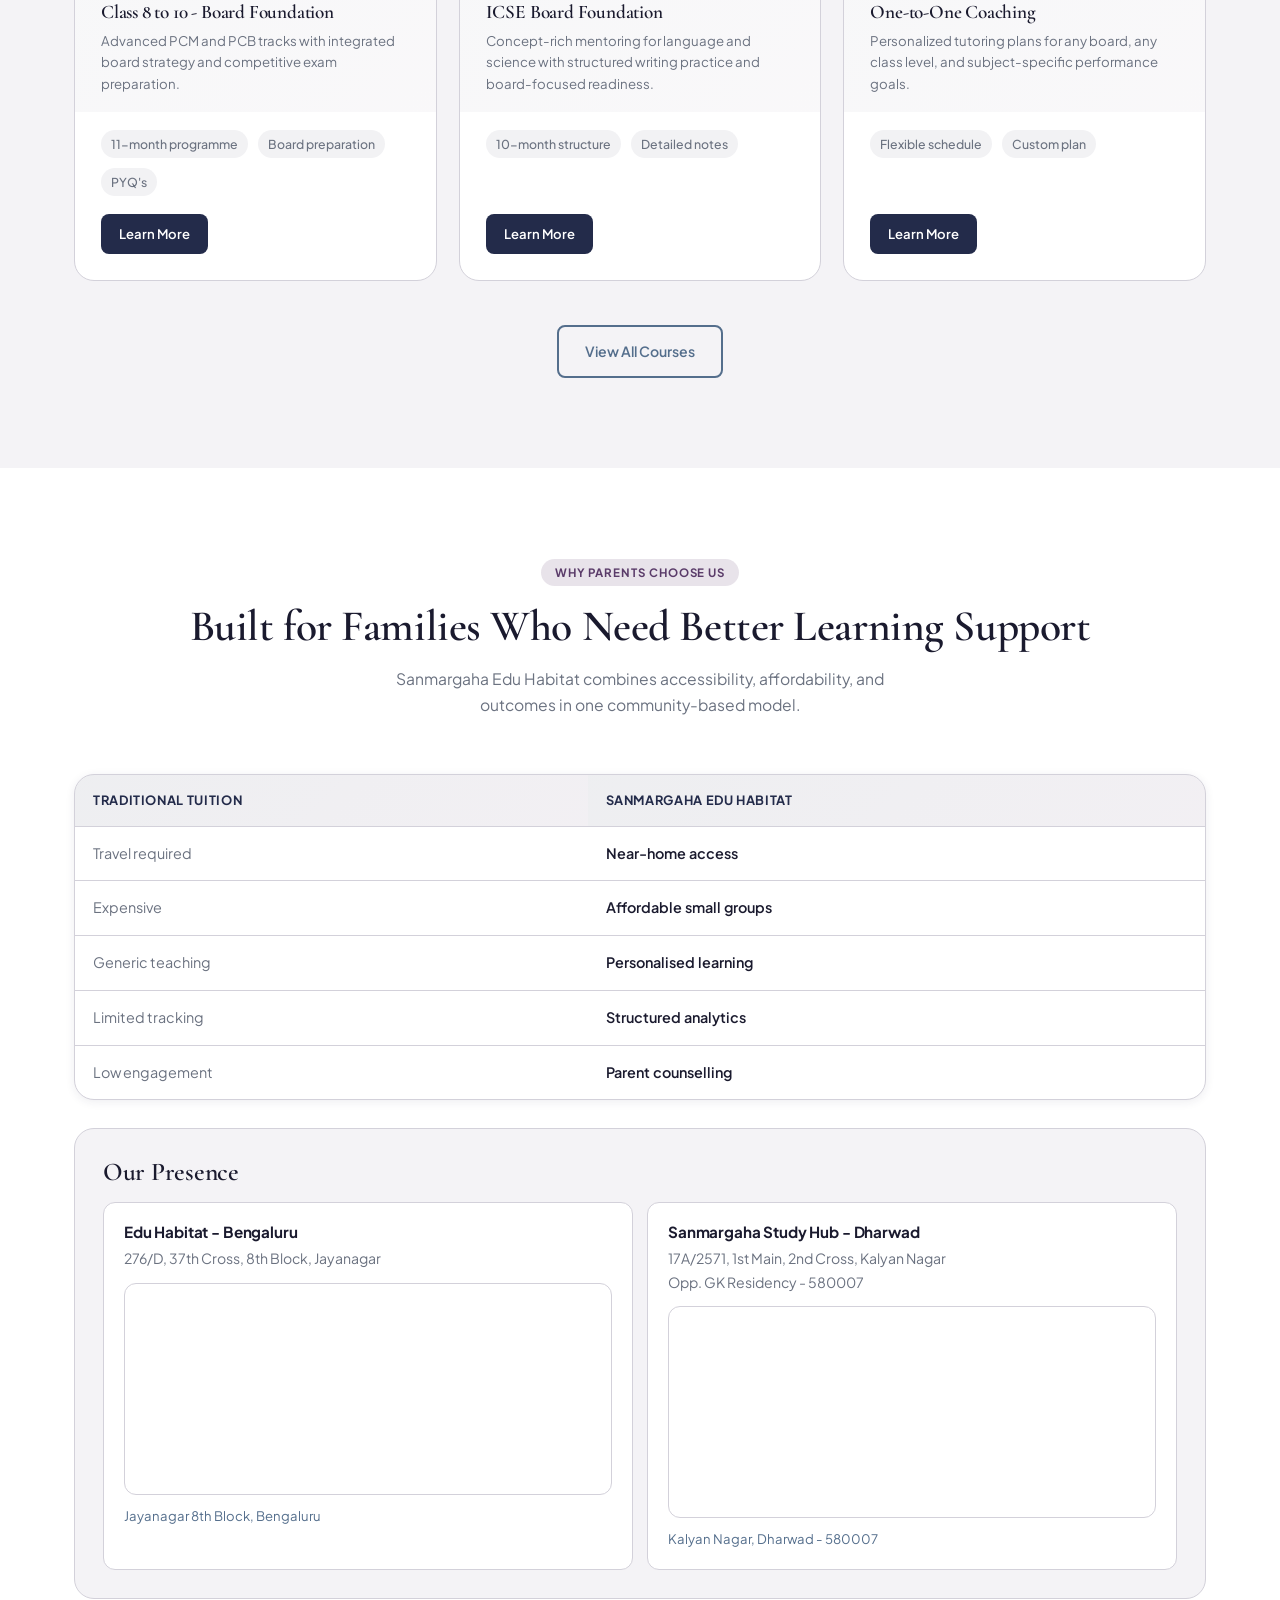
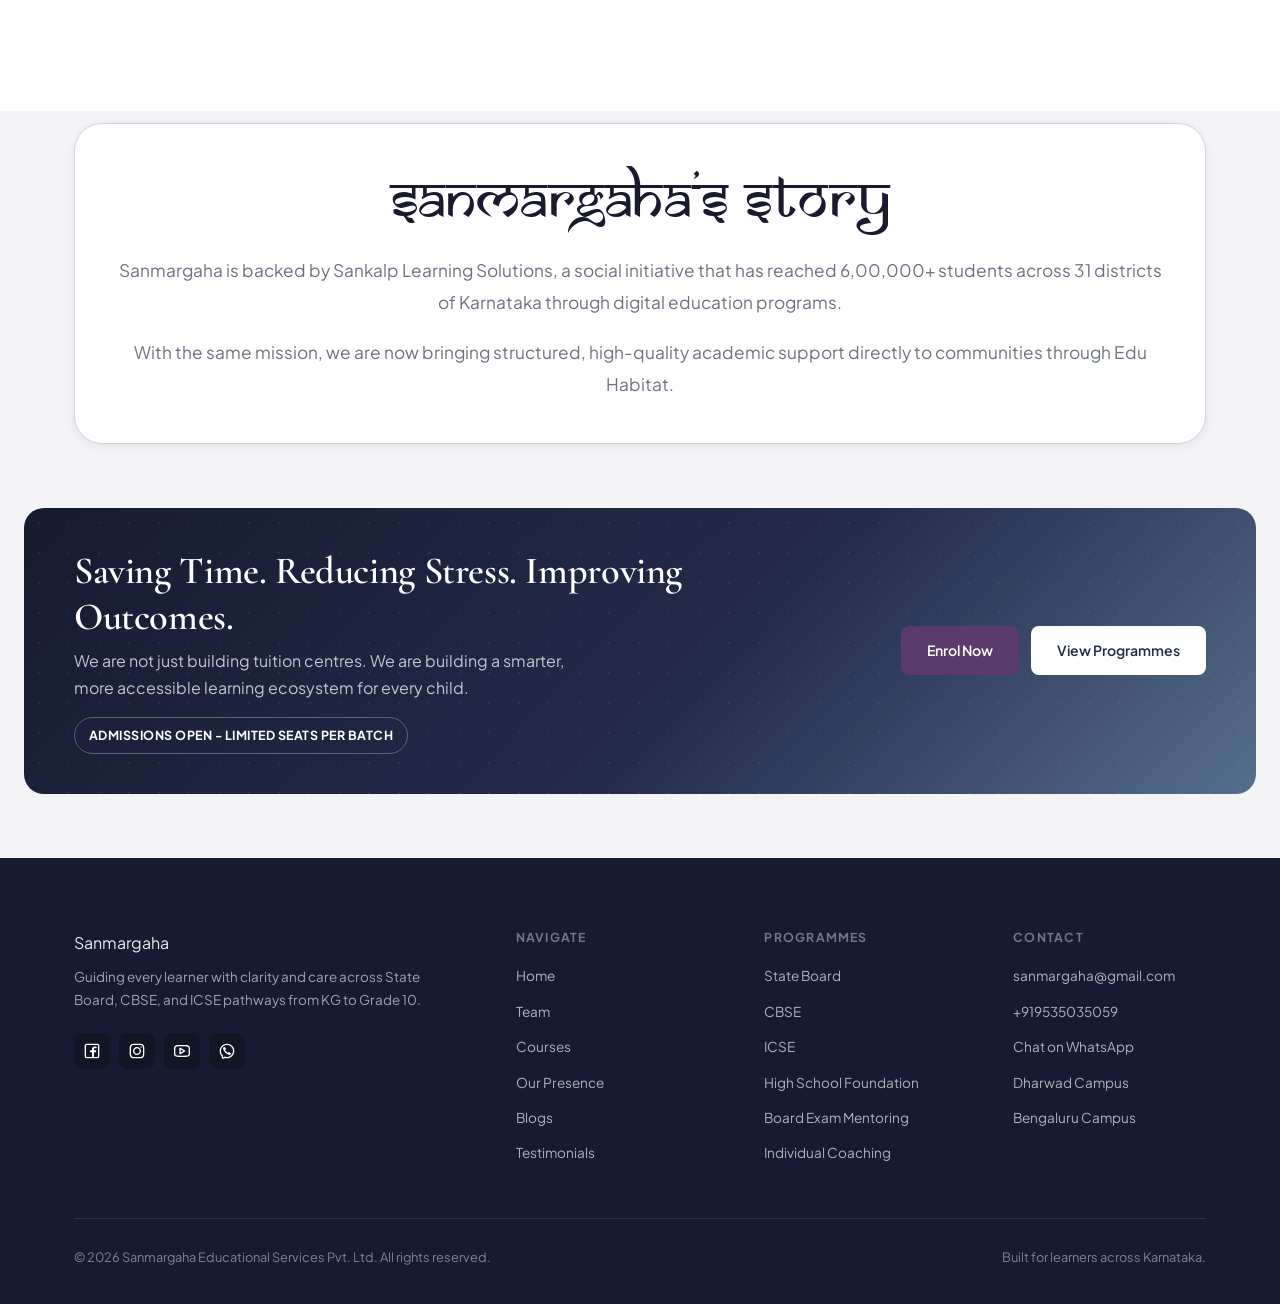
==== commit 3004e9c3: "remove placeholder content in contact.html" ====
--- a/index.html
+++ b/index.html
@@ -37,7 +37,7 @@
           </div>
         </div>
 
-        <div class="h-stats">
+        <!-- <div class="h-stats">
           <div class="h-stat rv">
             <div class="n" data-count="1" data-suffix="st">0</div>
             <div class="l">Year of Brilliant Beginnings</div>
@@ -47,7 +47,7 @@
             <div class="l">City Campuses</div>
           </div>
         </div>
-      </div>
+      </div> -->
     </section>
 
     <section class="overview sp">
--- a/assets/css/styles.css
+++ b/assets/css/styles.css
@@ -242,6 +242,24 @@
   box-shadow: 0 8px 20px rgba(90, 59, 105, 0.32);
 }
 
+.btn-wa {
+  background: #25d366;
+  color: #ffffff;
+}
+
+.btn-wa:hover {
+  background: #1da851;
+  transform: translateY(-2px);
+  box-shadow: 0 8px 20px rgba(37, 211, 102, 0.34);
+}
+
+.btn-wa img {
+  width: 18px;
+  height: 18px;
+  display: block;
+  object-fit: contain;
+}
+
 .btn-w {
   background: #fff;
   color: var(--navy);
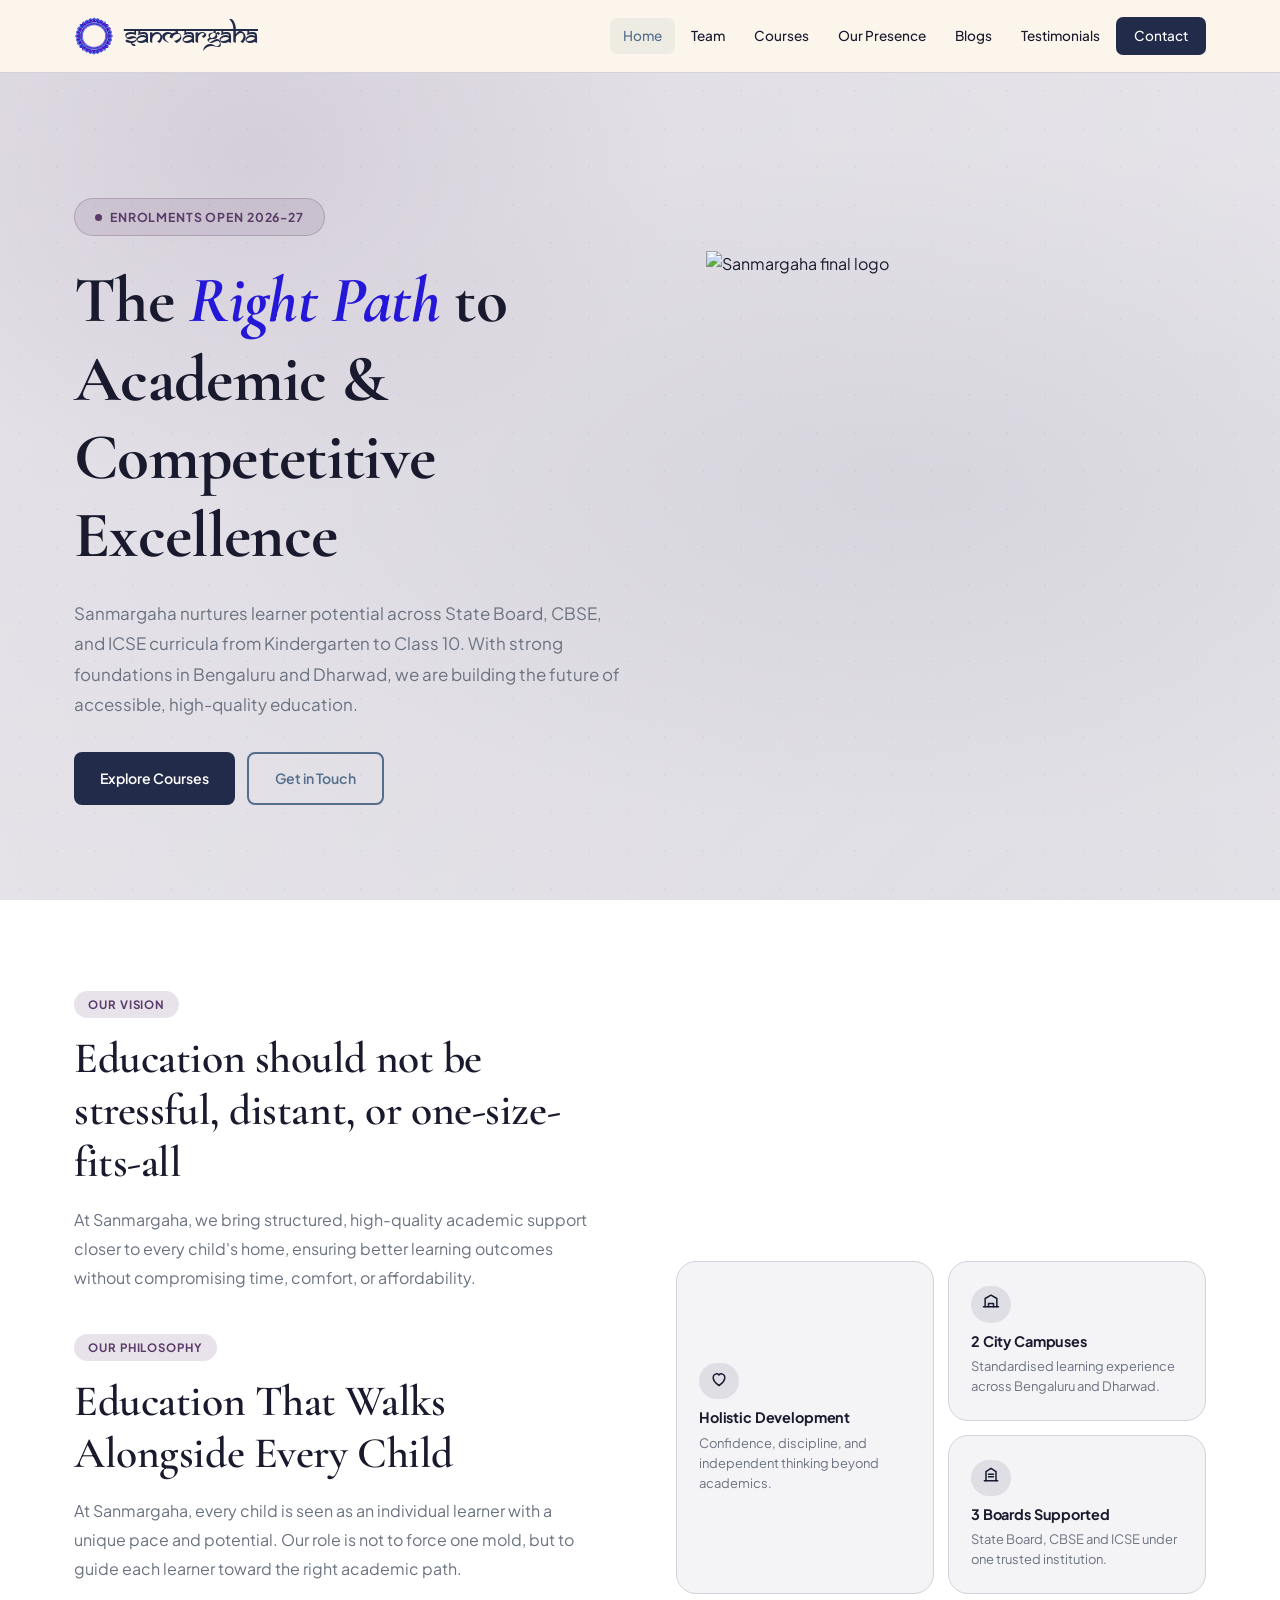
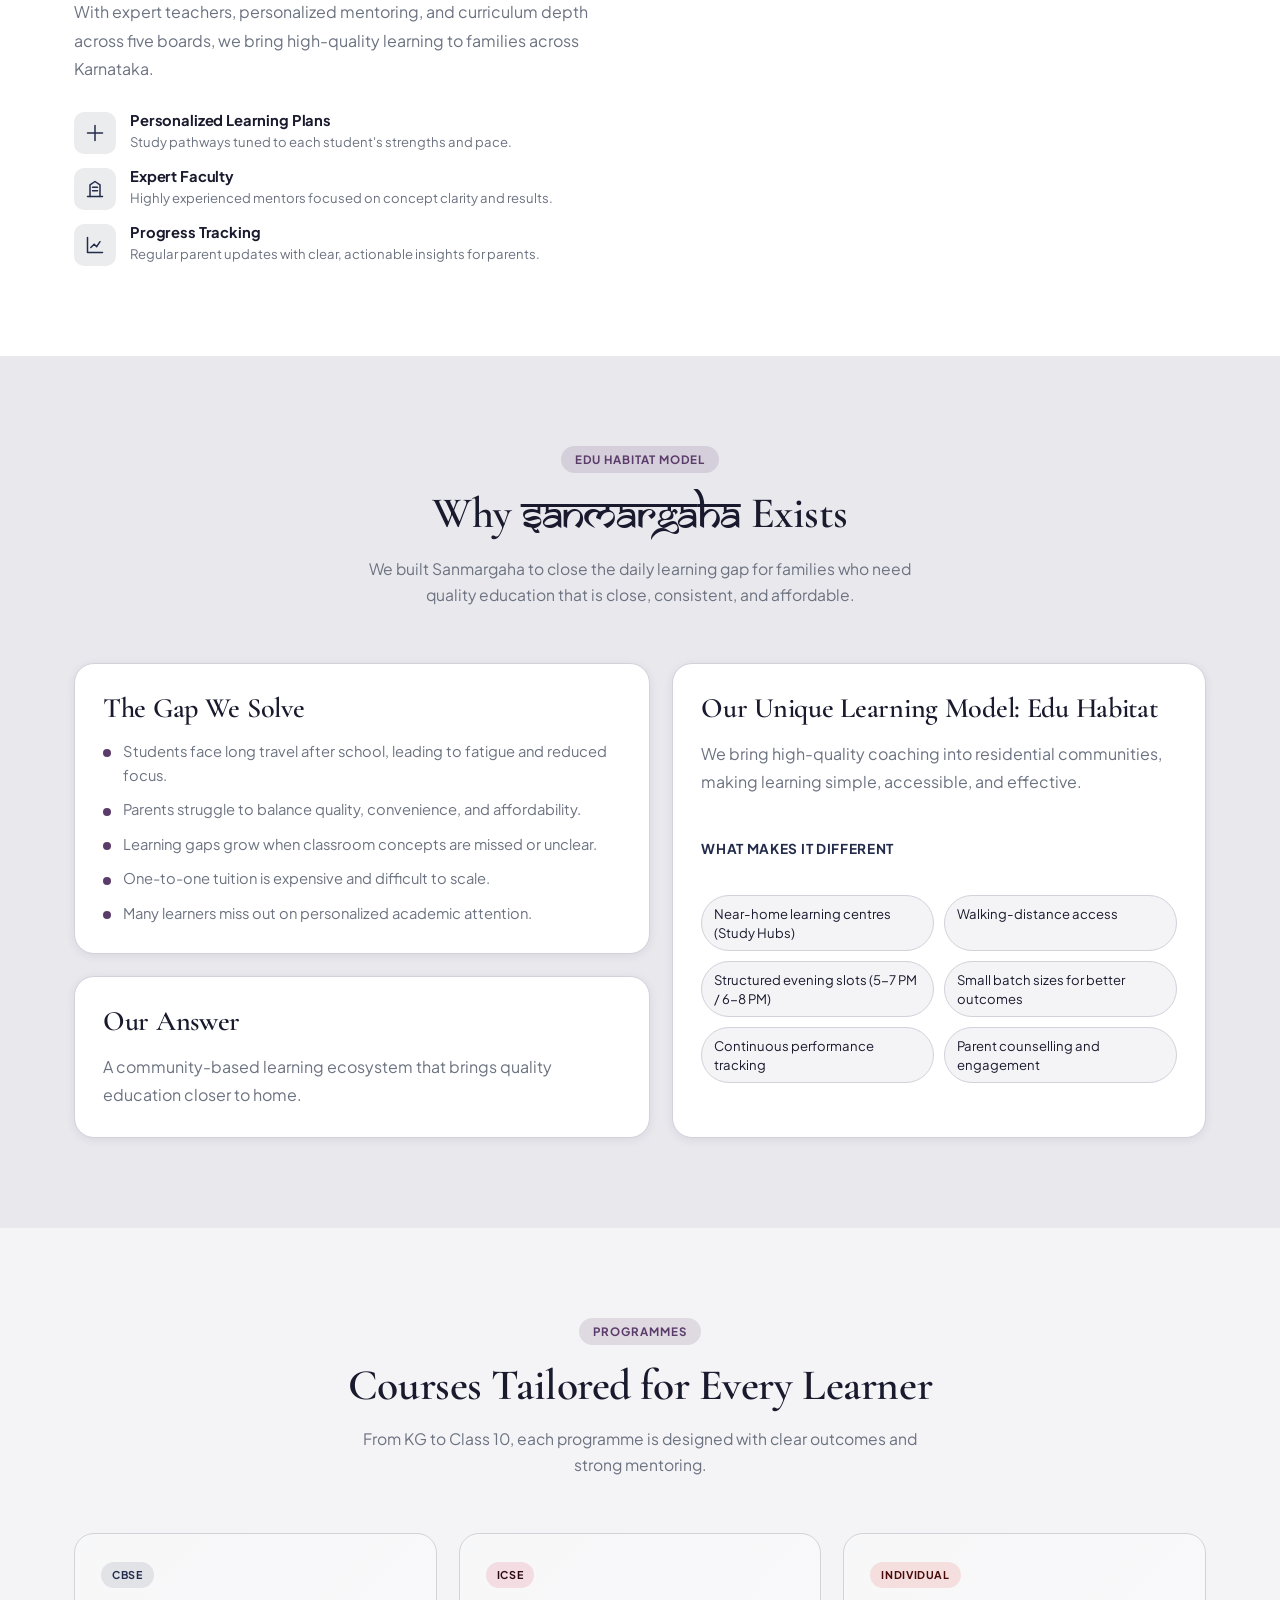
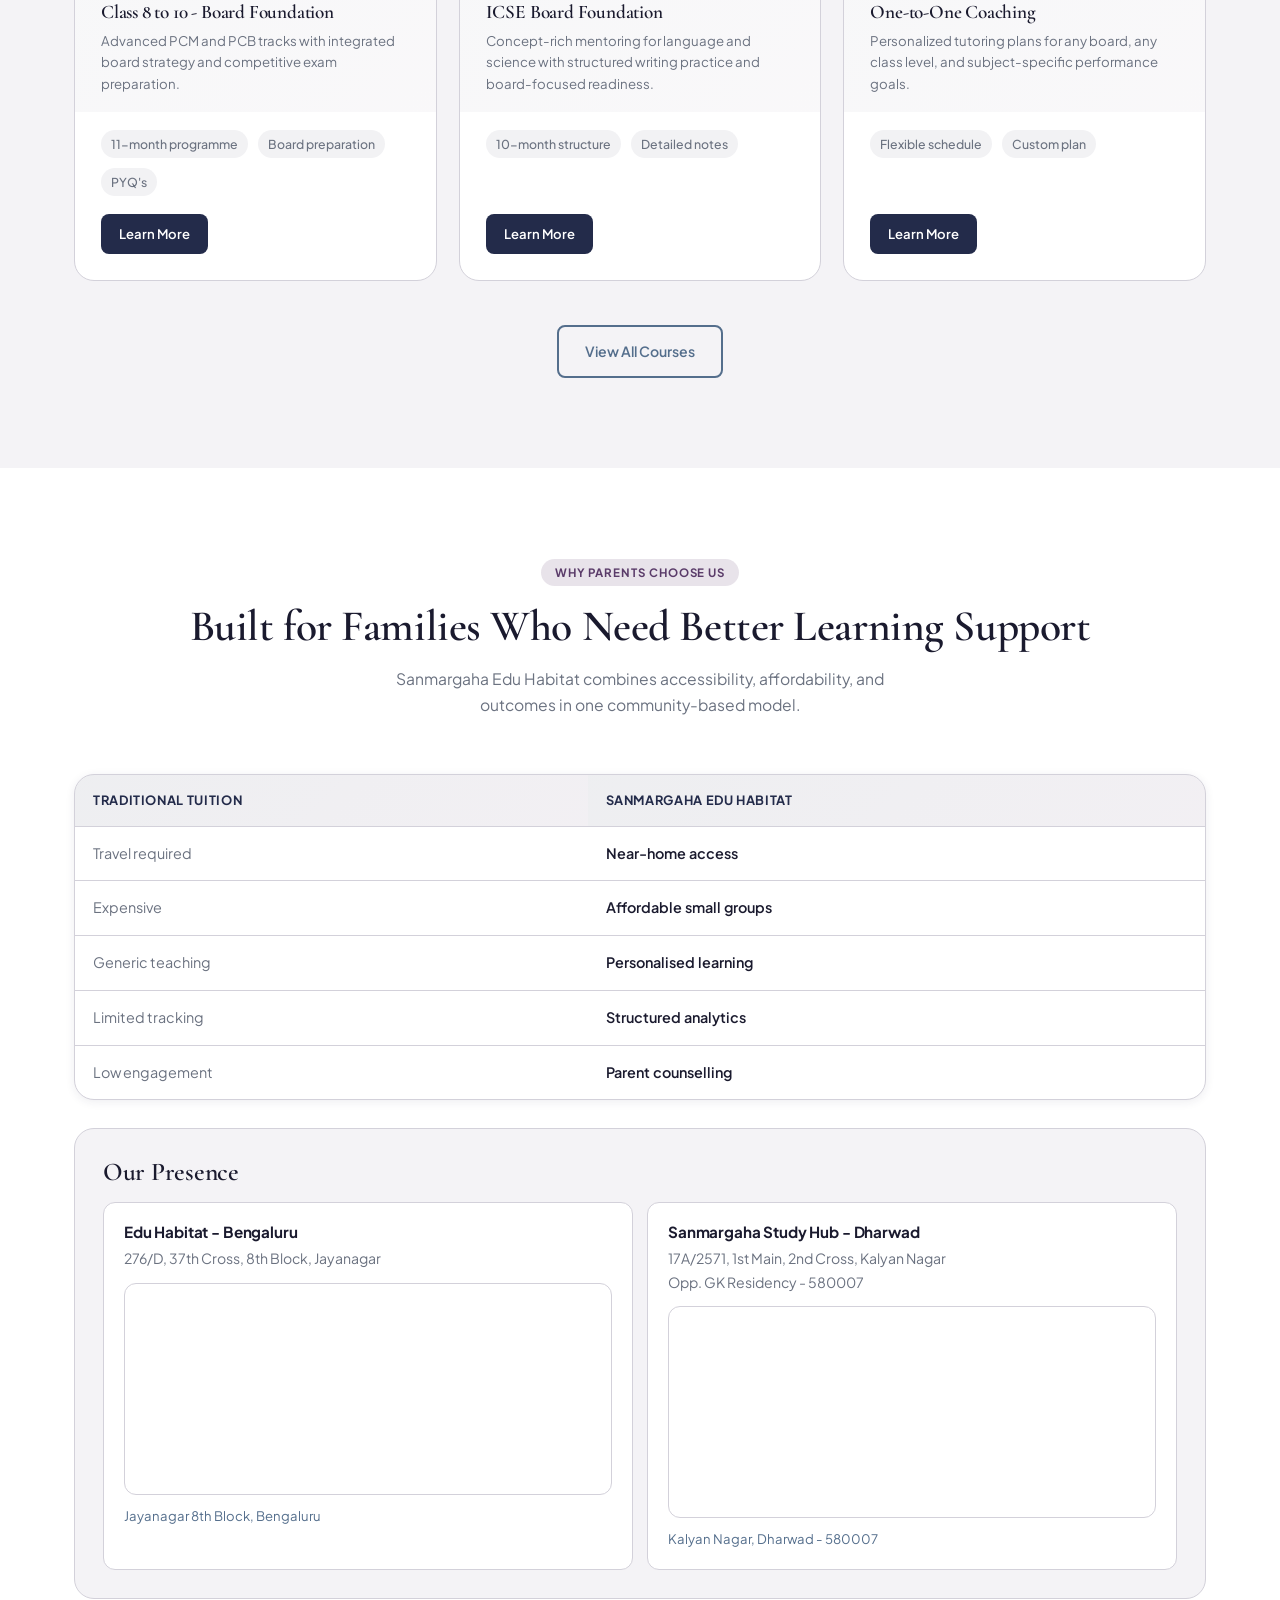
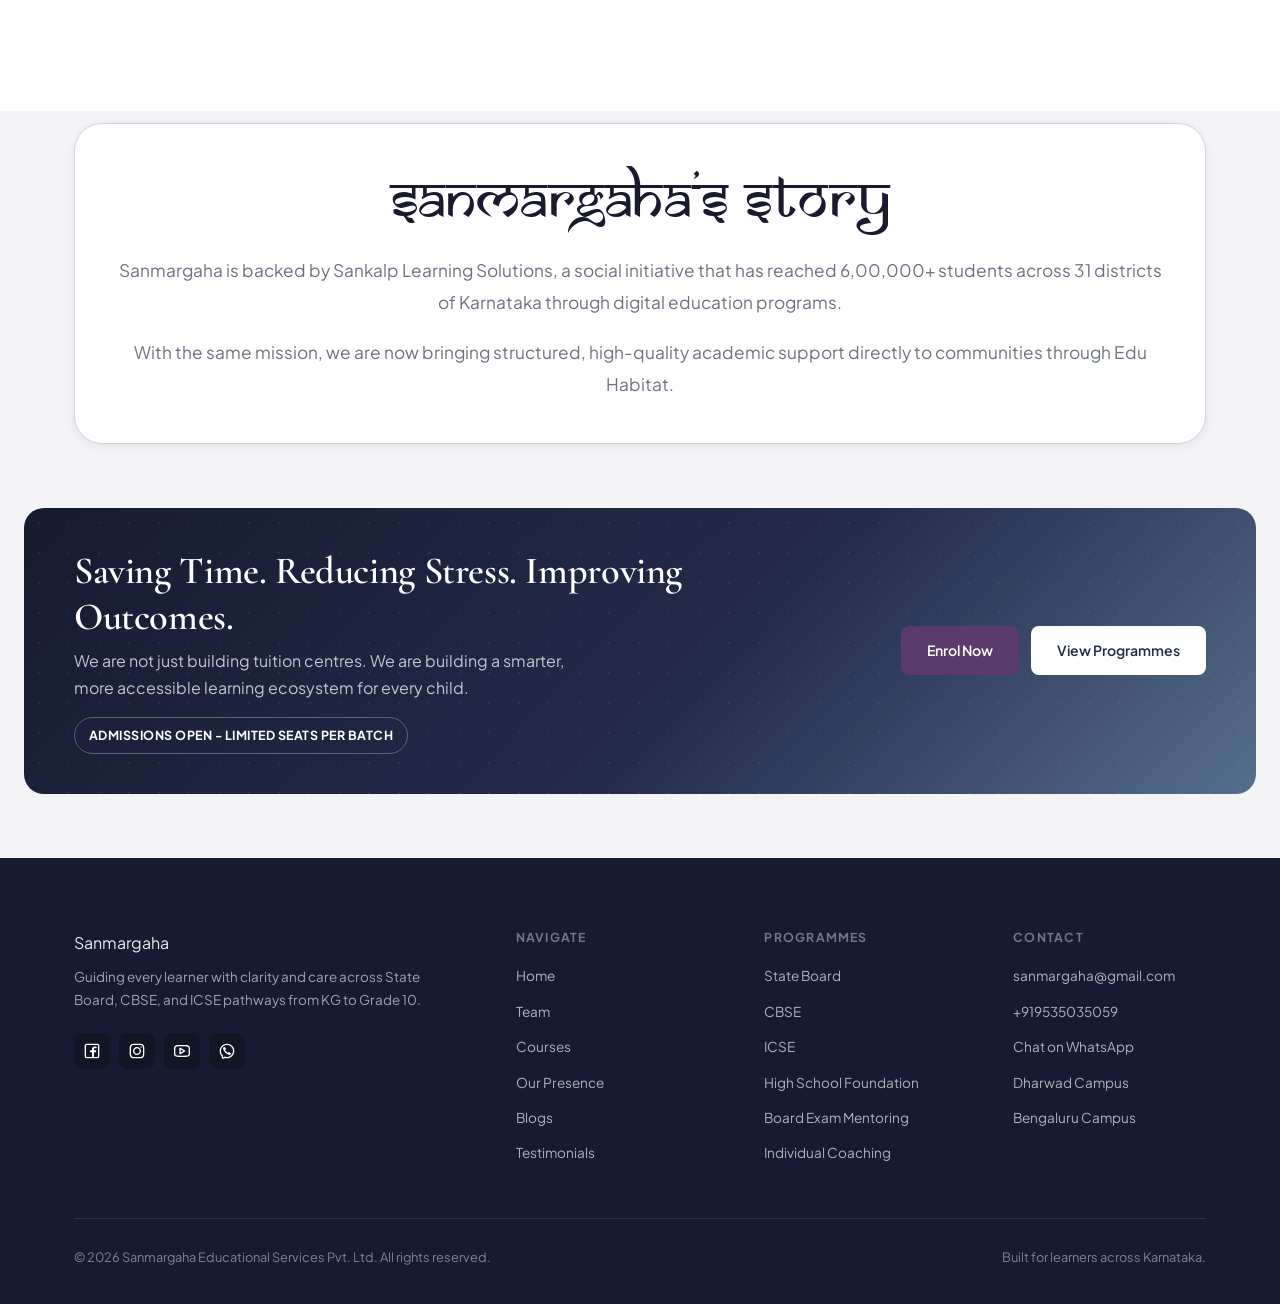
==== commit b5a29ab2: "add fast loading images" ====
--- a/index.html
+++ b/index.html
@@ -33,7 +33,7 @@
           </div>
 
           <div class="hero-float rv d2">
-            <img class="hero-float-image" src="assets/img/Sanmargaha.png" alt="Sanmargaha final logo" />
+            <img class="hero-float-image" src="assets/img/Sanmargaha.png" alt="Sanmargaha final logo" width="512" height="512" fetchpriority="high" decoding="sync" />
           </div>
         </div>
 
